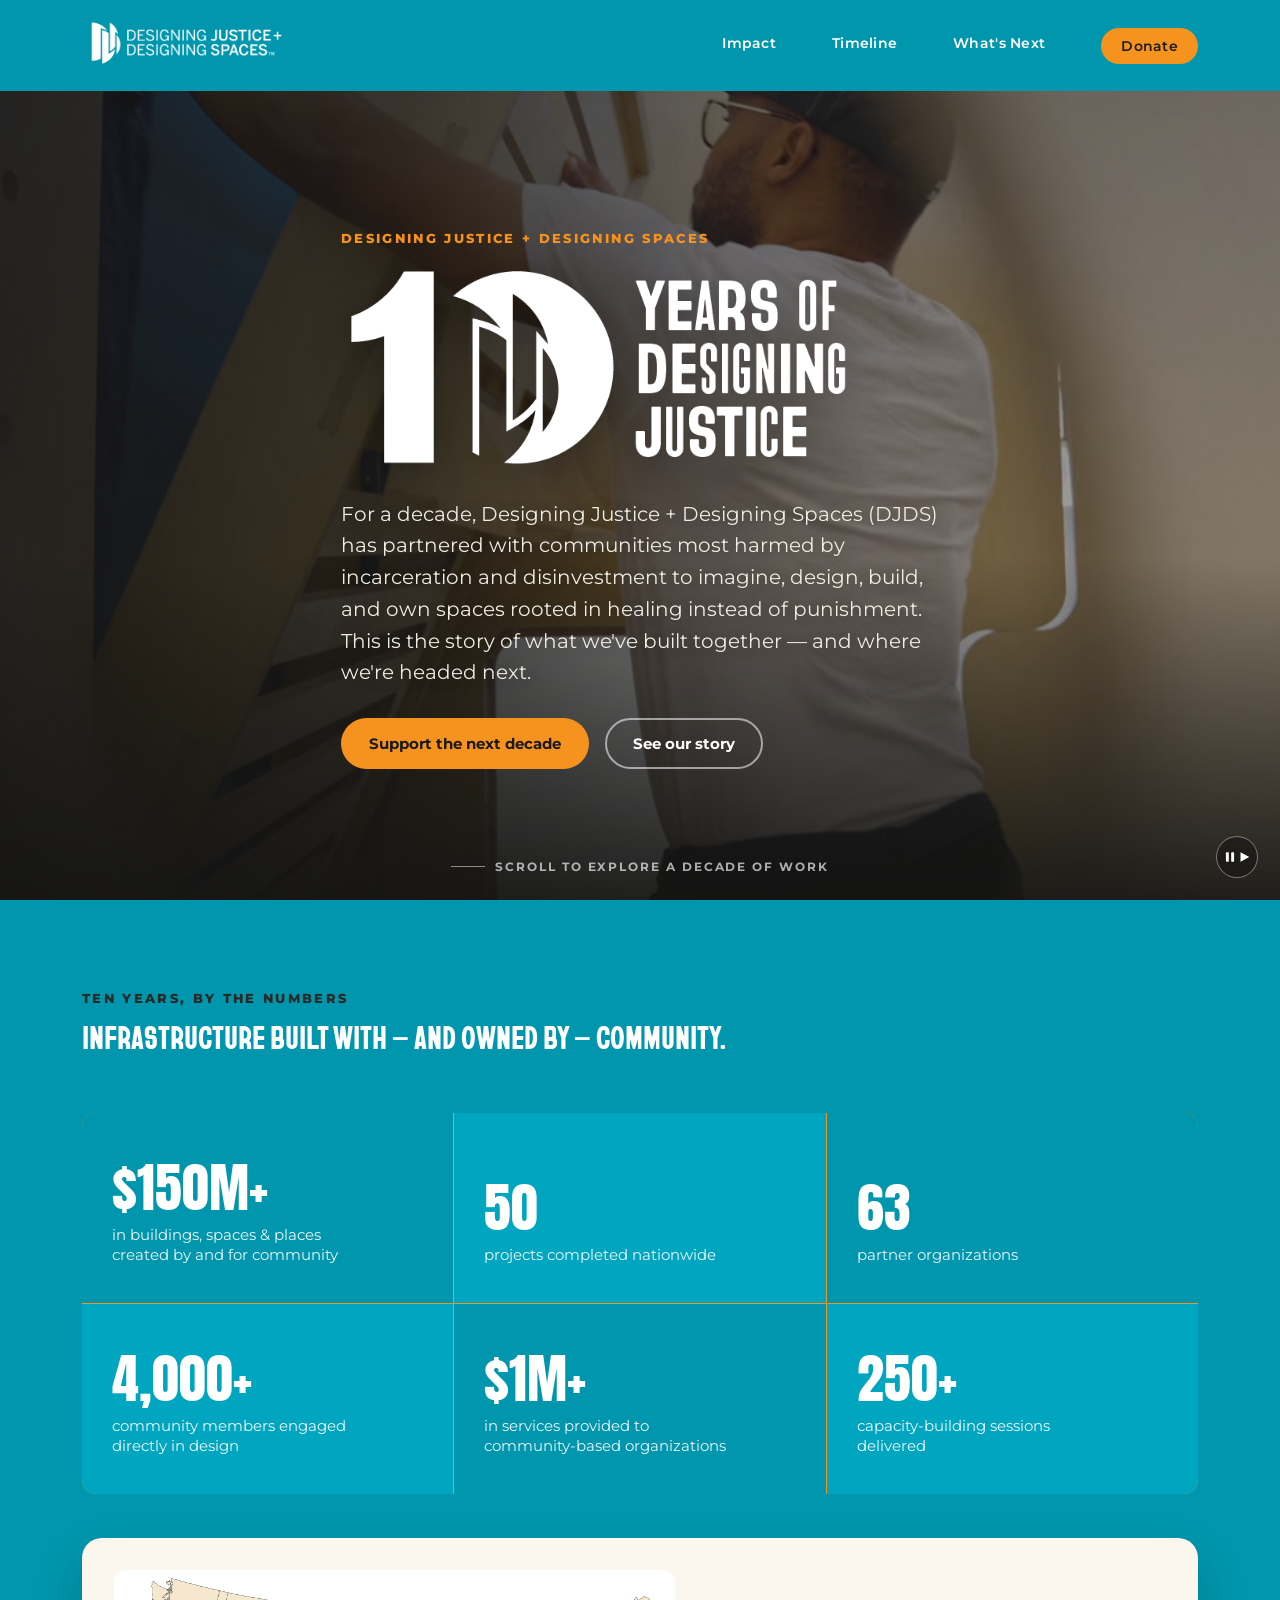
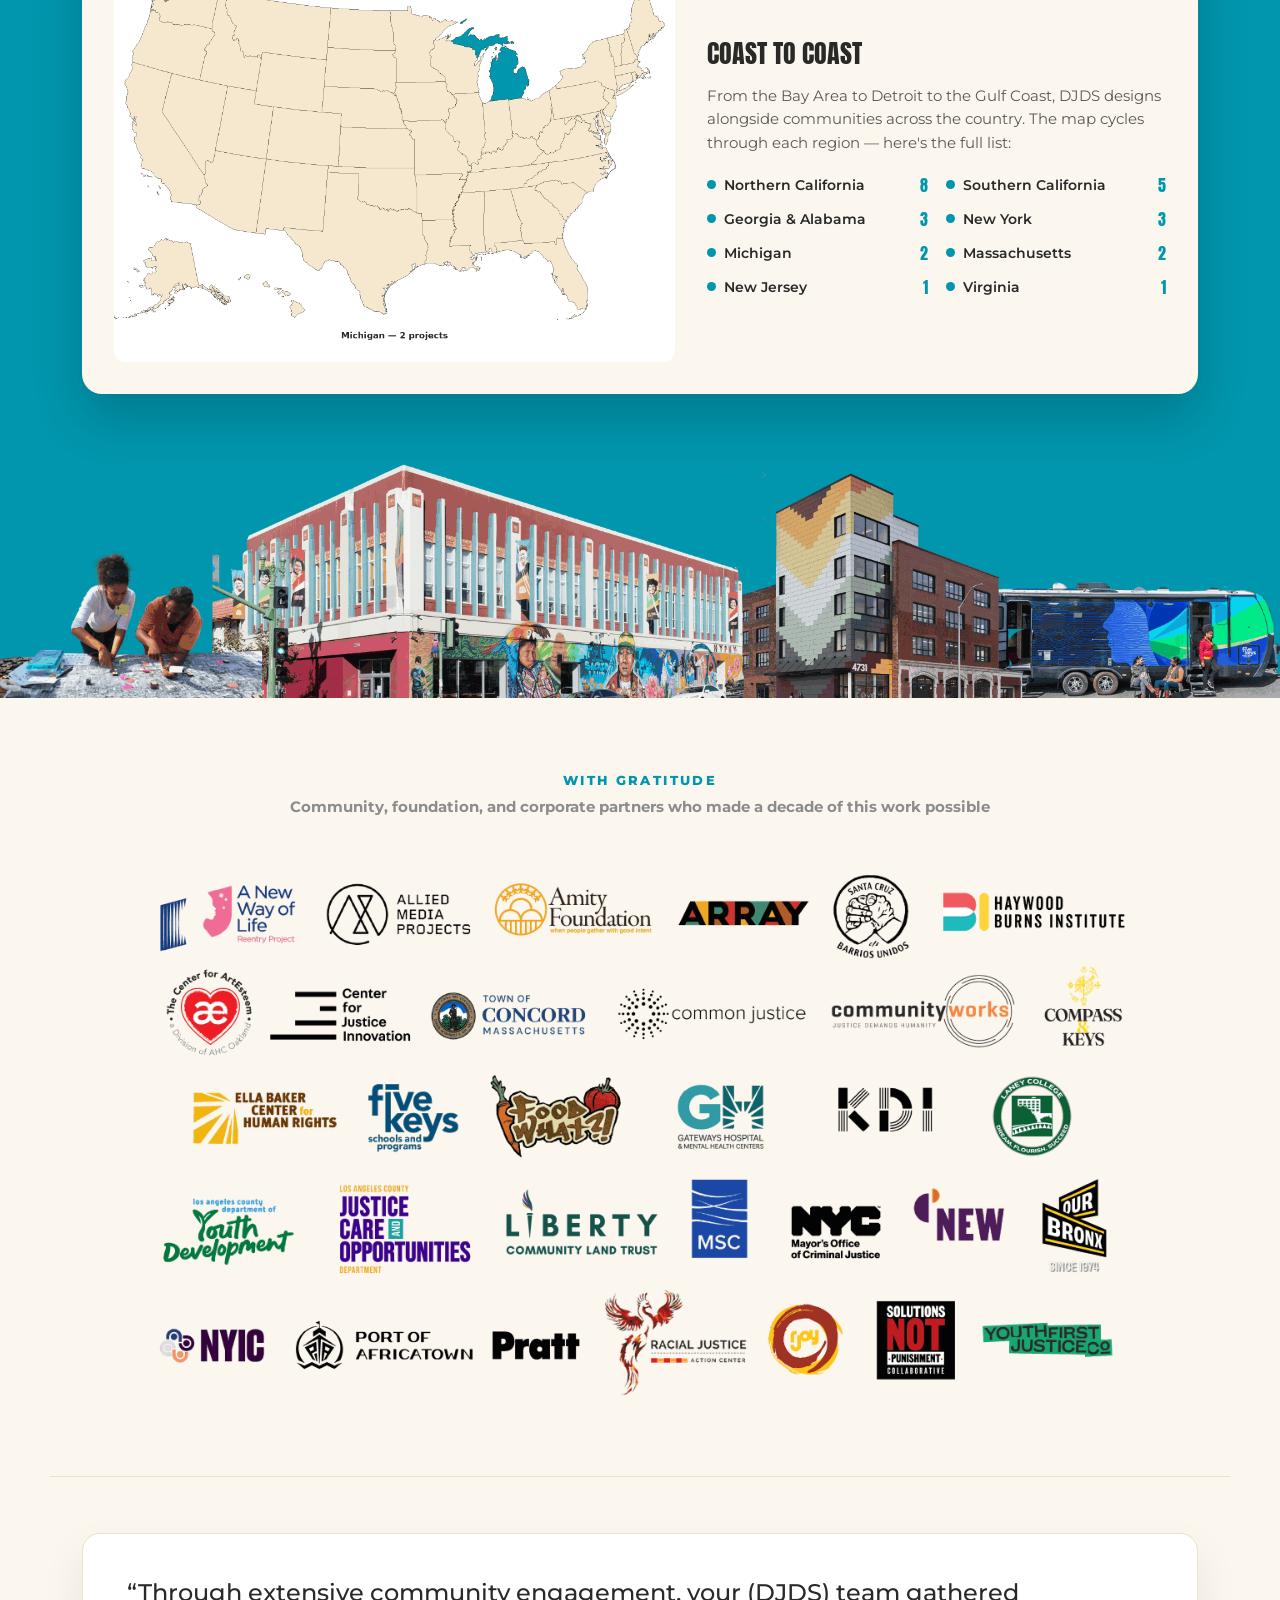
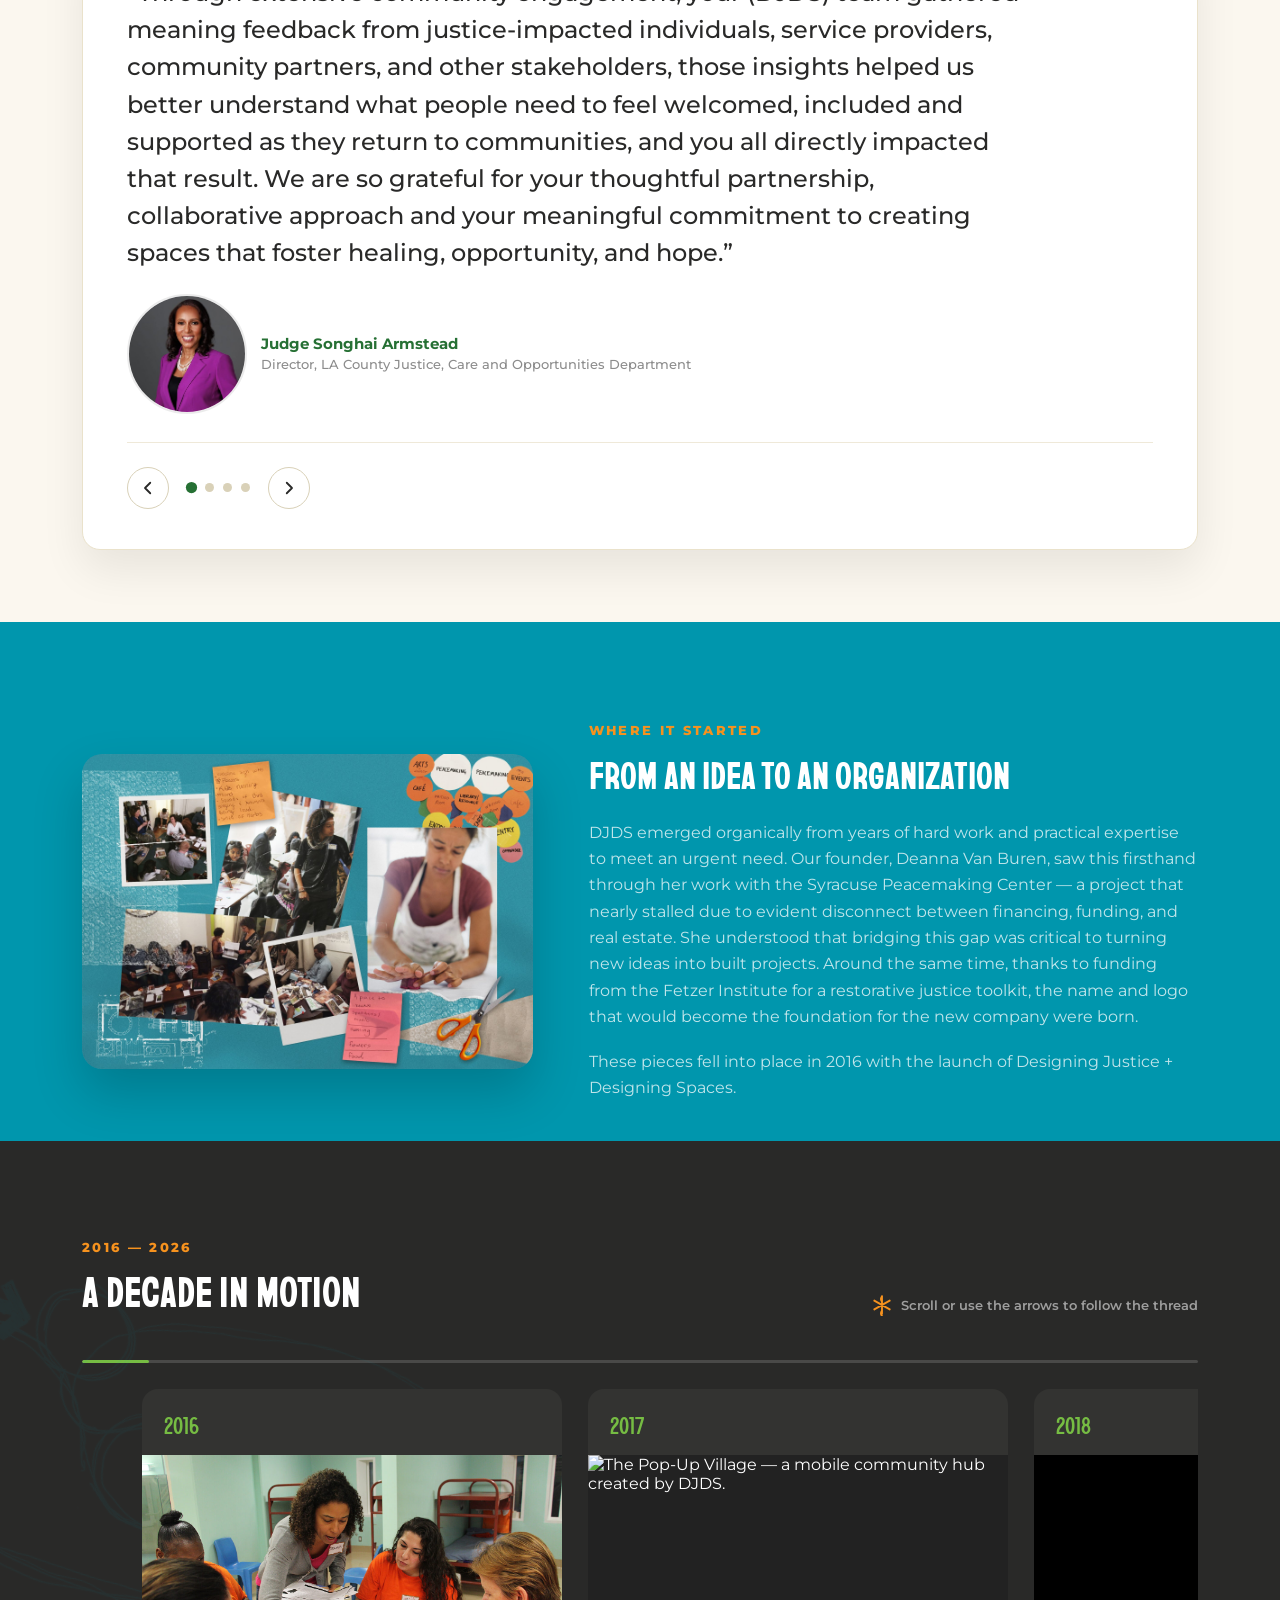
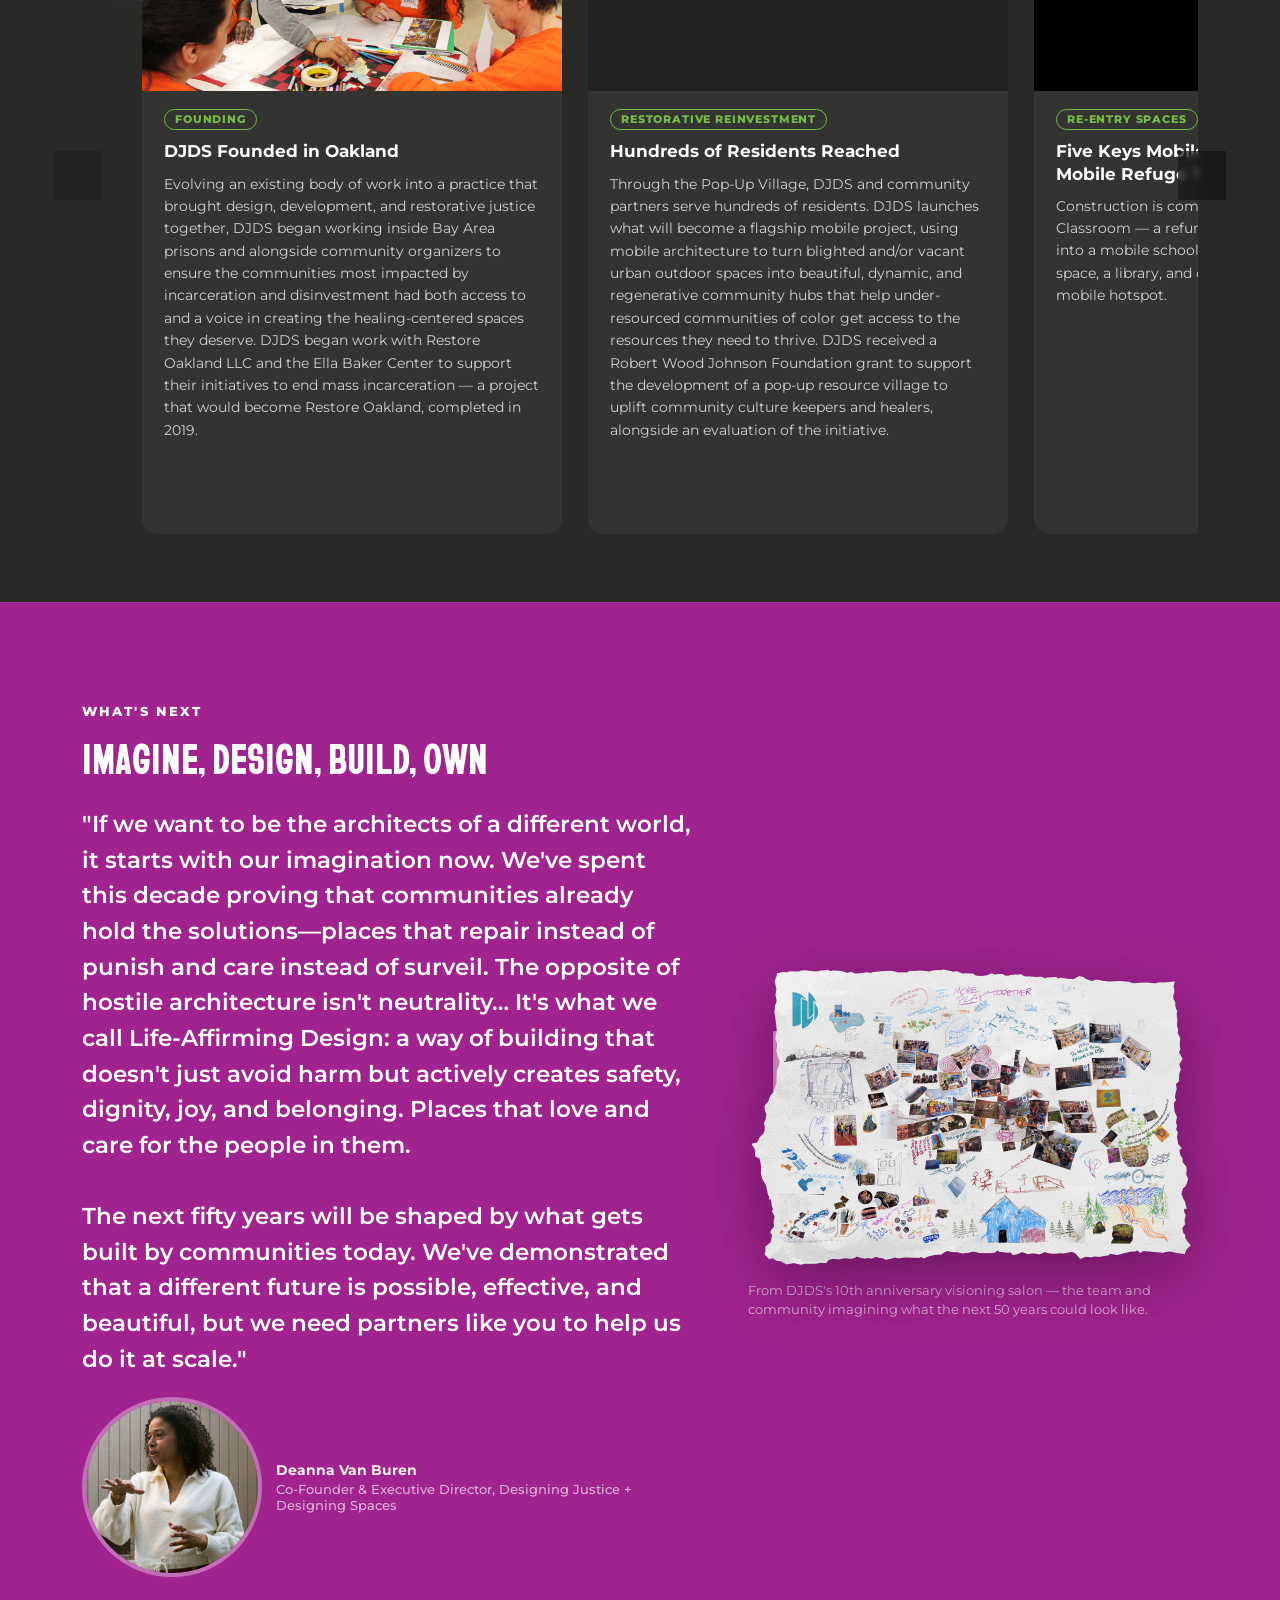
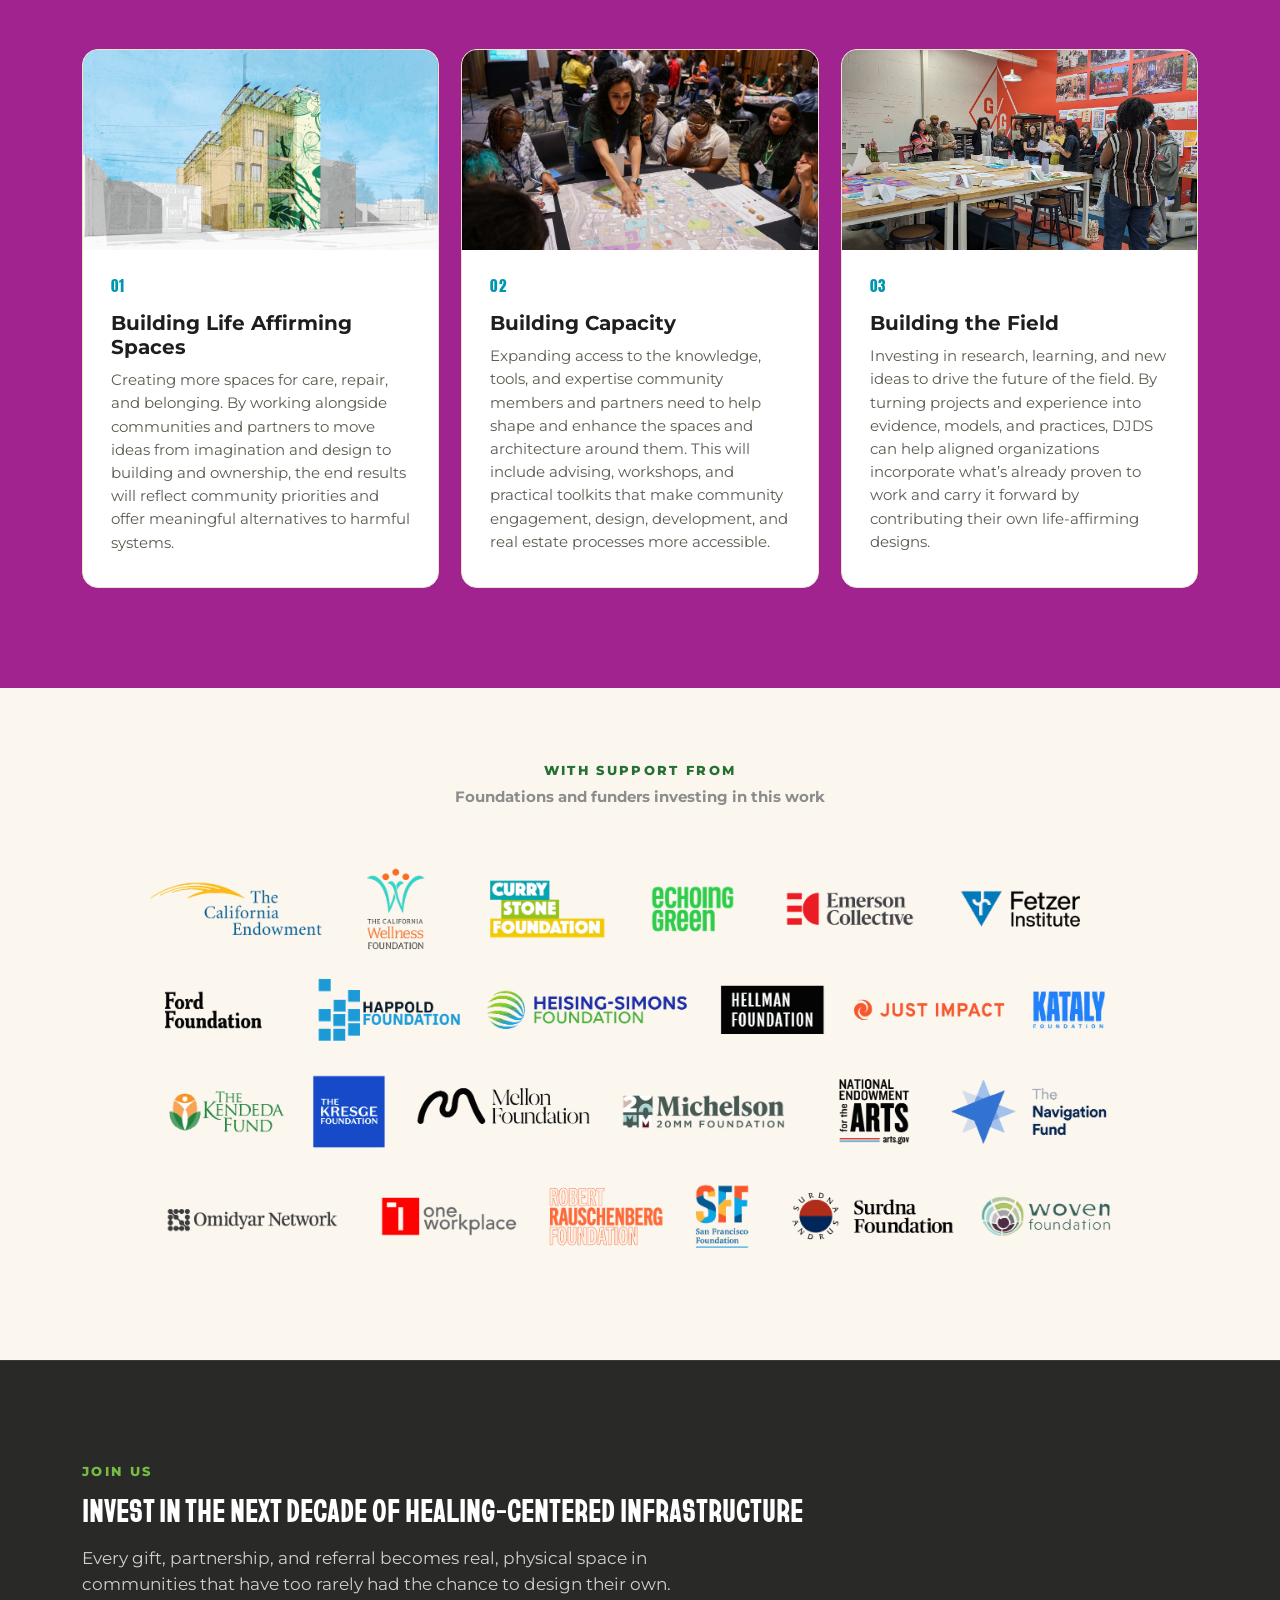
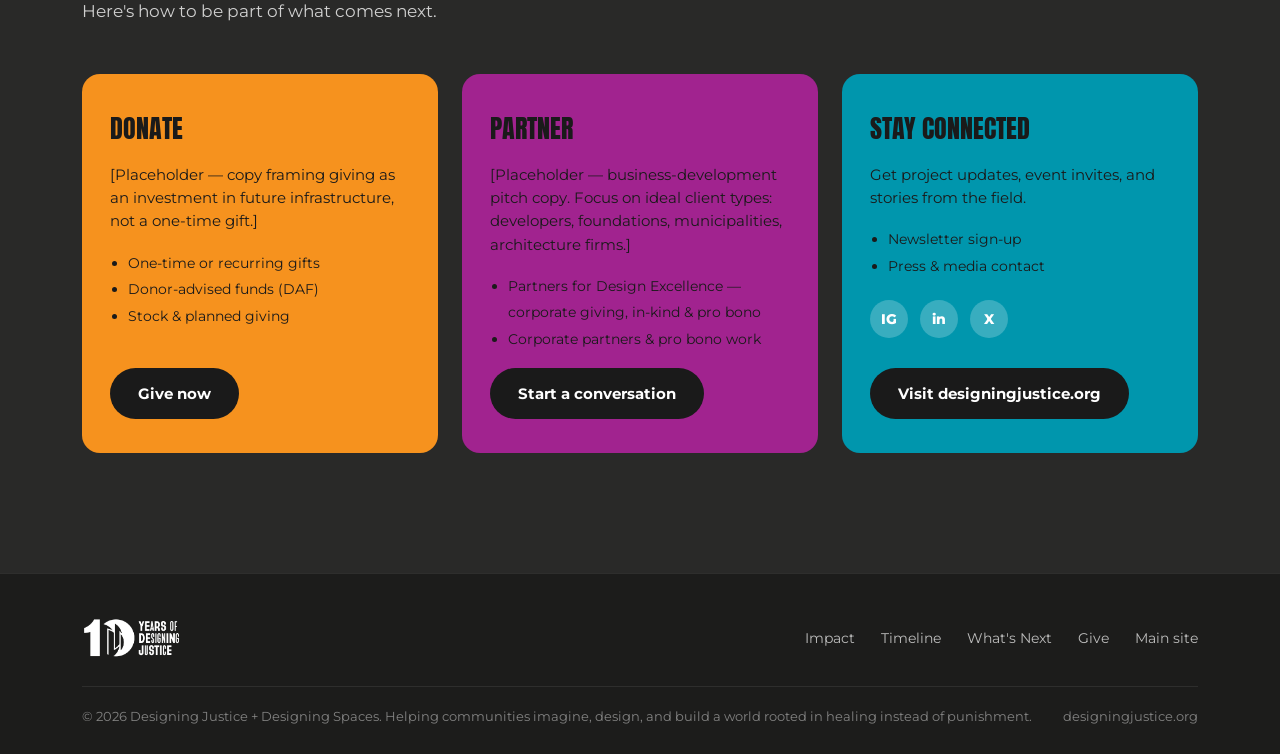
==== index.html @ 6748fbd4 "v10.5" ====
<!doctype html>
<html lang="en">
<head>
<meta charset="utf-8">
<meta name="viewport" content="width=device-width, initial-scale=1">
<title>10 Years of Designing Justice | Designing Justice + Designing Spaces</title>
<meta name="description" content="Celebrating 10 years of building healing-centered spaces with — and for — the communities who need them most.">

<link rel="preconnect" href="https://fonts.googleapis.com">
<link rel="preconnect" href="https://fonts.gstatic.com" crossorigin>
<link href="https://fonts.googleapis.com/css2?family=Anton&family=Montserrat:ital,wght@0,400;0,500;0,600;0,700;0,800;1,500&display=swap" rel="stylesheet">
<link rel="stylesheet" href="style.css">
<script>document.documentElement.classList.add('js');</script>
</head>
<body>

<a class="skip-link" href="#main">Skip to content</a>

<!-- ============ Hand-drawn SVG sprite (signature sketch elements) ============ -->
<svg class="sprite-defs" aria-hidden="true" focusable="false" xmlns:xlink="http://www.w3.org/1999/xlink">
  <defs>
    <!-- wobbly hand-drawn circle, used as timeline nodes + stat marks -->
    <symbol id="sk-circle" viewBox="0 0 120 120">
      <path d="M62 8c22-2 41 8 47 27 6 20-2 40-19 52-19 14-45 15-62 1C11 75 5 54 14 36 22 20 40 10 62 8z" fill="none" stroke="currentColor" stroke-width="4" stroke-linecap="round"/>
      <path d="M60 14c19 0 36 12 40 29 5 19-4 36-20 46" fill="none" stroke="currentColor" stroke-width="2.5" stroke-linecap="round" opacity=".55"/>
    </symbol>
    <!-- hand-drawn right arrow, echoing the sketch's annotation arrows -->
    <symbol id="sk-arrow" viewBox="0 0 140 60">
      <path d="M4 30c22-3 46-4 68-2M4 30c22-3 46-4 68-2" fill="none" stroke="currentColor" stroke-width="4" stroke-linecap="round"/>
      <path d="M72 28c14-3 24-9 33-18M74 30c13 8 23 15 34 19M104 10l4 20-22 5" fill="none" stroke="currentColor" stroke-width="4" stroke-linecap="round" stroke-linejoin="round"/>
    </symbol>
    <!-- hand-drawn underline scribble -->
    <symbol id="sk-underline" viewBox="0 0 220 22">
      <path d="M3 13c34-9 68-11 103-9 33 2 68 5 111-2" fill="none" stroke="currentColor" stroke-width="5" stroke-linecap="round"/>
      <path d="M8 18c40-6 88-7 130-4 26 2 52 1 78-4" fill="none" stroke="currentColor" stroke-width="3" stroke-linecap="round" opacity=".5"/>
    </symbol>
    <!-- small hand-drawn asterisk / mark, used as a loose bullet -->
    <symbol id="sk-mark" viewBox="0 0 40 40">
      <path d="M20 4v32M6 12l28 16M34 12L6 28M20 4c-3 4-3 6 0 10M20 40c-3-4-3-6 0-10" fill="none" stroke="currentColor" stroke-width="3.4" stroke-linecap="round"/>
    </symbol>
  </defs>
</svg>

<!-- ================= NAV ================= -->
<header class="site-nav">
  <div class="wrap">
    <a href="#top" aria-label="Designing Justice + Designing Spaces home">
      <img src="assets/DJDS_FullLogo_White.png" alt="Designing Justice + Designing Spaces" class="nav-logo">
    </a>
    <button class="nav-toggle" aria-label="Toggle menu" aria-expanded="false">☰</button>
    <nav aria-label="Primary">
      <a href="#impact">Impact</a>
      <a href="#timeline">Timeline</a>
      <a href="#next">What's Next</a>
      <a href="https://designingjustice.org/donate/" target="_blank" rel="noopener" class="btn-donate">Donate</a>
    </nav>
  </div>
</header>

<main id="main">

  <!-- ================= HERO ================= -->
  <section class="hero hero-video-section" id="top">
    <div class="hero-media">
      <video
        class="hero-video"
        id="heroVideo"
        autoplay muted loop playsinline
        poster="assets/video/hero-poster.jpg"
        aria-hidden="true">
        <source src="assets/video/hero-bg.webm" type="video/webm">
        <source src="assets/video/hero-bg.mp4" type="video/mp4">
      </video>
      <div class="hero-overlay"></div>
    </div>

    <button type="button" class="hero-video-toggle" id="heroVideoToggle" aria-pressed="false" aria-label="Pause background video">
      <svg class="icon-pause" viewBox="0 0 24 24" aria-hidden="true"><rect x="5" y="4" width="5" height="16" rx="1" fill="currentColor"/><rect x="14" y="4" width="5" height="16" rx="1" fill="currentColor"/></svg>
      <svg class="icon-play" viewBox="0 0 24 24" aria-hidden="true" hidden><path d="M6 4l15 8-15 8V4z" fill="currentColor"/></svg>
    </button>

    <div class="wrap hero-inner-video">
      <span class="eyebrow">Designing Justice + Designing Spaces</span>
      <h1><img class="hero-lockup" src="assets/djds10LockUp_Horizontal_White_2x.png" alt="10 Years of Designing Justice"></h1>
      <p class="lede">
        For a decade, Designing Justice + Designing Spaces (DJDS) has partnered with communities most harmed by incarceration and disinvestment
        to imagine, design, build, and own spaces rooted in healing instead of punishment. This is the story
        of what we've built together — and where we're headed next.
      </p>
      <div class="hero-cta">
        <a class="btn btn-primary" href="#give">Support the next decade</a>
        <a class="btn btn-outline" href="#timeline">See our story</a>
      </div>
    </div>

    <div class="wrap hero-scroll">
      <span class="line"></span> Scroll to explore a decade of work
    </div>
  </section>


  <!-- ================= IMPACT STATS ================= -->
  <section class="stats" id="impact">
    <div class="wrap">
      <div class="stats-head" data-reveal>
        <span class="eyebrow">Ten years, by the numbers</span>
        <h2>Infrastructure built with — and owned by — community.</h2>
      </div>
      <div class="stat-grid">
        <div class="stat-card" data-reveal>
          <div class="num"><span data-count-to="150" data-prefix="$" data-suffix="M+">$0M+</span></div>
          <div class="label">in buildings, spaces &amp; places created by and for community</div>
        </div>
        <div class="stat-card" data-reveal>
          <div class="num"><span data-count-to="50" data-suffix="">0</span></div>
          <div class="label">projects completed nationwide</div>
        </div>
        <div class="stat-card" data-reveal>
          <div class="num"><span data-count-to="63" data-suffix="">0</span></div>
          <div class="label">partner organizations</div>
        </div>
        <div class="stat-card" data-reveal>
          <div class="num"><span data-count-to="4000" data-suffix="+">0</span></div>
          <div class="label">community members engaged directly in design</div>
        </div>
        <div class="stat-card" data-reveal>
          <div class="num"><span data-count-to="1" data-prefix="$" data-suffix="M+">$0M+</span></div>
          <div class="label">in services provided to community-based organizations</div>
        </div>
        <div class="stat-card" data-reveal>
          <div class="num"><span data-count-to="250" data-suffix="+">0</span></div>
          <div class="label">capacity-building sessions delivered</div>
        </div>
      </div>

      <div class="stats-map" data-reveal>
        <div class="stats-map-media">
          <img src="assets/djds_project_map.gif" alt="Animated map of the United States cycling through the regions where DJDS has designed and built projects: Northern California (8 projects), Southern California (5), Michigan (2), New York (3), Massachusetts (2), New Jersey (1), Virginia (1), and Georgia &amp; Alabama (3).">
        </div>
        <div class="stats-map-copy">
          <h3>Coast to coast</h3>
          <p>From the Bay Area to Detroit to the Gulf Coast, DJDS designs alongside communities across the country. The map cycles through each region — here's the full list:</p>
          <ul class="stats-map-legend">
            <li><span class="dot" style="--dot:var(--teal)"></span>Northern California <b>8</b></li>
            <li><span class="dot" style="--dot:var(--teal)"></span>Southern California <b>5</b></li>
            <li><span class="dot" style="--dot:var(--teal)"></span>Georgia &amp; Alabama <b>3</b></li>
            <li><span class="dot" style="--dot:var(--teal)"></span>New York <b>3</b></li>
            <li><span class="dot" style="--dot:var(--teal)"></span>Michigan <b>2</b></li>
            <li><span class="dot" style="--dot:var(--teal)"></span>Massachusetts <b>2</b></li>
            <li><span class="dot" style="--dot:var(--teal)"></span>New Jersey <b>1</b></li>
            <li><span class="dot" style="--dot:var(--teal)"></span>Virginia <b>1</b></li>
          </ul>
        </div>
      </div>
    </div>

    <div class="stats-banner" data-reveal>
      <img src="assets/DJDS_Microsite-Collage2.png" alt="A row of DJDS projects and community-engagement moments: a colorful restored building with a mural, a community-engagement workshop, the LOVE Building's chevron-tiled facade, and the Five Keys Mobile Classroom bus.">
    </div>
  </section>

  <!-- ================= PARTNERS ================= -->
  <section class="partners">
    <div class="wrap" data-reveal>
      <span class="eyebrow">With gratitude</span>
      <h3>Community, foundation, and corporate partners who made a decade of this work possible</h3>
      <div class="partner-logos-image">
        <img src="assets/DJDS_PartnerLogosClient_UPDATED.png" alt="Logos of DJDS's client and community partners, including A New Way of Life, Allied Media Projects, Amity Foundation, Barrios Unidos, Haywood Burns Institute, The Center for ArtEsteem, Center for Justice Innovation, Town of Concord Massachusetts, Common Justice, Community Works, Compass & Keys, Ella Baker Center for Human Rights, Five Keys Schools and Programs, FoodWhat?!, Gateways Hospital & Mental Health Centers, KDI, Laney College, LA County Department of Youth Development, LA County Justice Care and Opportunities Department, Liberty Community Land Trust, MSC, NYC Mayor's Office of Criminal Justice, A New Way of Life, Our Bronx, NYIC, Port of Africatown, Pratt, Racial Justice Action Center, RJOY, Solutions Not Punishment Collaborative, and Youth First Justice Collaborative.">
      </div>
    </div>

    <div class="wrap quotes-wrap" id="voices">
      <div class="quote-carousel" data-carousel role="region" aria-roledescription="carousel" aria-label="Partner testimonials">
        <div class="quote-track">

          <blockquote class="quote-slide is-active" data-slide>
            <p>“Through extensive community engagement, your (DJDS) team gathered meaning feedback from justice-impacted individuals, service providers, community partners, and other stakeholders, those insights helped us better understand what people need to feel welcomed, included and supported as they return to communities, and you all directly impacted that result. We are so grateful for your thoughtful partnership, collaborative approach and your meaningful commitment to creating spaces that foster healing, opportunity, and hope.”</p>
            <div class="quote-cite-row"><img class="quote-photo" src="assets/JudgeSonghai.jpg" alt="Judge Songhai Armstead" loading="lazy"><cite>Judge Songhai Armstead <span>Director, LA County Justice, Care and Opportunities Department</span></cite></div>
          </blockquote>

          <blockquote class="quote-slide" data-slide>
            <p>“Working with Designing Justice + Designing Spaces gave our partners a concrete framework for reimagining how a youth detention facility can be repurposed. The experience reinforced that intentional design and investment can create spaces that truly reflect and serve the needs of the community.”</p>
            <div class="quote-cite-row"><img class="quote-photo" src="assets/MichaelaPommells.jpg" alt="Michaela Pommels" loading="lazy"><cite>Michaela Pommels <span>Youth First Justice Collaborative</span></cite></div>
          </blockquote>

          <blockquote class="quote-slide" data-slide>
            <p>“DJDS's strong values and intentional process for community engagement make them a powerful design partner in our project to build a new art &amp; healing center for youth in Oakland. They understand how important it is to involve the students as we imagine and shape our new building. They've included youth &amp; community voices at every step of the design process, and they've even gone a step further to train and involve several of our youth leaders as part of the design team.”</p>
            <div class="quote-cite-row"><img class="quote-photo" src="assets/AdamMenter.jpg" alt="Adam Menter" loading="lazy"><cite>Adam Menter <span>Capital Campaign Project Manager, The Center for ArtEsteem</span></cite></div>
          </blockquote>

          <blockquote class="quote-slide" data-slide>
            <p>“I've worked on other projects and this was like no other. Every step of the way, from providing advice as we narrowed down our office selection to guiding us to the perfect color palette, to finding mission-aligned partners, Design Justice + Designing Spaces made sure the entire process was inclusive and restorative. They didn't design for us, they designed with us and that ethos helped create a space where when clients and participants walk in the Hub they immediately feel welcomed and assured that we value their humanity.”</p>
            <div class="quote-cite-row"><img class="quote-photo" src="assets/AdrienneHogg.jpg" alt="Adrienne Hogg" loading="lazy"><cite>Adrienne Hogg <span>Co-Executive Director, Community Works</span></cite></div>
          </blockquote>

        </div>

        <div class="quote-controls">
          <button type="button" class="quote-arrow quote-prev" aria-label="Previous testimonial">
            <svg viewBox="0 0 24 24" aria-hidden="true"><path d="M15 5l-7 7 7 7" fill="none" stroke="currentColor" stroke-width="2.4" stroke-linecap="round" stroke-linejoin="round"/></svg>
          </button>
          <div class="quote-dots" role="tablist" aria-label="Choose testimonial">
            <button type="button" class="quote-dot is-active" data-index="0" role="tab" aria-selected="true" aria-label="Testimonial 1 of 4"></button>
            <button type="button" class="quote-dot" data-index="1" role="tab" aria-selected="false" aria-label="Testimonial 2 of 4"></button>
            <button type="button" class="quote-dot" data-index="2" role="tab" aria-selected="false" aria-label="Testimonial 3 of 4"></button>
            <button type="button" class="quote-dot" data-index="3" role="tab" aria-selected="false" aria-label="Testimonial 4 of 4"></button>
          </div>
          <button type="button" class="quote-arrow quote-next" aria-label="Next testimonial">
            <svg viewBox="0 0 24 24" aria-hidden="true"><path d="M9 5l7 7-7 7" fill="none" stroke="currentColor" stroke-width="2.4" stroke-linecap="round" stroke-linejoin="round"/></svg>
          </button>
        </div>
      </div>
    </div>
  </section>

  <!-- ================= TIMELINE ================= -->
  <!-- ================= ORIGIN STORY ================= -->
  <section class="origin">
    <div class="wrap">
      <div class="origin-row">
        <figure class="origin-image" data-reveal>
          <img src="assets/DJDS_Scrappy2SCALE.jpg" alt="Pre-DJDS founding workshops: community members gathered around tables reviewing magazines, sketches, and sticky notes during early visioning sessions, including a Peacemaking Center floor-plan diagram with bubble notes like 'Arts + Events,' 'Peacemaking,' 'Café,' and 'Library/Resource' that shaped Designing Justice + Designing Spaces, alongside a close-up of someone shaping clay by hand.">
        </figure>
        <div class="origin-text" data-reveal>
          <span class="eyebrow">Where it started</span>
          <h2>From an idea to an organization</h2>
          <p>DJDS emerged organically from years of hard work and practical expertise to meet an urgent need. Our founder, Deanna Van Buren, saw this firsthand through her work with the Syracuse Peacemaking Center &mdash; a project that nearly stalled due to evident disconnect between financing, funding, and real estate. She understood that bridging this gap was critical to turning new ideas into built projects. Around the same time, thanks to funding from the Fetzer Institute for a restorative justice toolkit, the name and logo that would become the foundation for the new company were born.</p>
          <p>These pieces fell into place in 2016 with the launch of Designing Justice + Designing Spaces.</p>
        </div>
      </div>
    </div>
  </section>

  <section class="timeline-section" id="timeline">
    <img class="sketch-watermark sketch-timeline" src="assets/sketch-loops-teal.png" alt="" aria-hidden="true">
    <div class="wrap">
      <div class="timeline-head" data-reveal>
        <div>
          <span class="eyebrow">2016 — 2026</span>
          <h2>A decade in motion</h2>
        </div>
        <div class="timeline-nav-hint">
          <svg class="sk-icon" viewBox="0 0 40 40" aria-hidden="true"><use href="#sk-mark" xlink:href="#sk-mark"/></svg>
          Scroll or use the arrows to follow the thread
        </div>
      </div>
      <div class="timeline-progress"><div class="timeline-progress-bar"></div></div>
    </div>

    <div class="timeline-track-outer wrap">
      <button type="button" class="timeline-arrow timeline-prev" aria-label="Scroll to earlier milestones">
        <svg viewBox="0 0 24 24" aria-hidden="true"><path d="M15 5l-7 7 7 7" fill="none" stroke="currentColor" stroke-width="2.4" stroke-linecap="round" stroke-linejoin="round"/></svg>
      </button>
      <div class="timeline-track" id="timelineTrack" tabindex="0" aria-label="DJDS ten-year timeline, scroll horizontally">

        <article class="tl-card">
          <span class="tl-year">2016</span>
          <div class="tl-media"><img src="assets/2016_DJDS_Founded.jpg" alt="Deanna Van Buren leads a participatory design workshop with women inside a California prison, part of DJDS's earliest work." loading="lazy"></div>
          <div class="tl-body">
            <span class="tl-tag">Founding</span>
            <h3>DJDS Founded in Oakland</h3>
            <p>Evolving an existing body of work into a practice that brought design, development, and restorative justice together, DJDS began working inside Bay Area prisons and alongside community organizers to ensure the communities most impacted by incarceration and disinvestment had both access to and a voice in creating the healing-centered spaces they deserve. DJDS began work with Restore Oakland LLC and the Ella Baker Center to support their initiatives to end mass incarceration — a project that would become Restore Oakland, completed in 2019.</p>
          </div>
        </article>

        <article class="tl-card">
          <span class="tl-year">2017</span>
          <div class="tl-media"><img src="https://designingjustice.org/wp-content/uploads/Main-Page_Thumbnail_Pop-Up-Village.jpg" alt="The Pop-Up Village — a mobile community hub created by DJDS." loading="lazy"></div>
          <div class="tl-body">
            <span class="tl-tag">Restorative Reinvestment</span>
            <h3>Hundreds of Residents Reached</h3>
            <p>Through the Pop-Up Village, DJDS and community partners serve hundreds of residents. DJDS launches what will become a flagship mobile project, using mobile architecture to turn blighted and/or vacant urban outdoor spaces into beautiful, dynamic, and regenerative community hubs that help under-resourced communities of color get access to the resources they need to thrive. DJDS received a Robert Wood Johnson Foundation grant to support the development of a pop-up resource village to uplift community culture keepers and healers, alongside an evaluation of the initiative.</p>
          </div>
        </article>

        <article class="tl-card">
          <span class="tl-year">2018</span>
          <div class="tl-media tl-video"><div class="tl-video-inner"><iframe src="https://www.youtube.com/embed/Awx34RmS21Q" title="YouTube video player" frameborder="0" allow="accelerometer; autoplay; clipboard-write; encrypted-media; gyroscope; picture-in-picture; web-share" referrerpolicy="strict-origin-when-cross-origin" allowfullscreen loading="lazy"></iframe></div></div>
          <div class="tl-body">
            <span class="tl-tag">Re-Entry Spaces</span>
            <h3>Five Keys Mobile Classroom & Women's Mobile Refuge Trailer</h3>
            <p>Construction is completed on the Five Keys Mobile Classroom — a refurbished MUNI bus transformed into a mobile schoolhouse, complete with classroom space, a library, and computerized learning via a mobile hotspot.</p>
          </div>
        </article>

        <article class="tl-card">
          <span class="tl-year">2018</span>
          <div class="tl-media tl-video"><div class="tl-video-inner"><iframe src="https://www.youtube.com/embed/m6X1i8khmt8" title="YouTube video player" frameborder="0" allow="accelerometer; autoplay; clipboard-write; encrypted-media; gyroscope; picture-in-picture; web-share" referrerpolicy="strict-origin-when-cross-origin" allowfullscreen loading="lazy"></iframe></div></div>
          <div class="tl-body">
            <span class="tl-tag">Leadership and Awareness</span>
            <h3>A TED Talk Propels DJDS to an International Stage</h3>
            <p>DJDS Founder Deanna Van Buren is invited to present a TED talk on what a world without prisons could look like, introducing DJDS's work to a wider audience. “Imagine a world without prisons,” Van Buren says. “And join me in creating all the things that we could build instead.”</p>
          </div>
        </article>

        <article class="tl-card">
          <span class="tl-year">2019</span>
          <div class="tl-media"><img src="assets/2019CenterOfEquity_StreetPerspective_Blue.jpg" alt="A rendering of the Atlanta Center for Equity — a repurposed former city detention center, showing its street-level facade." loading="lazy"></div>
          <div class="tl-body">
            <span class="tl-tag">Prison Repurposing</span>
            <h3>Atlanta Center for Equity</h3>
            <p>DJDS was called to Atlanta to support Women on the Rise and the Racial Justice Action Center, along with Mayor Keisha Lance Bottoms, to lead the city's largest engagement effort to date for a capital project — the repurposing of the Atlanta City Detention Center into a Center for Equity. The process would go on to influence jail closure campaigns around the country.</p>
          </div>
        </article>

        <article class="tl-card">
          <span class="tl-year">2019</span>
          <div class="tl-media"><img src="https://designingjustice.org/wp-content/uploads/Main-Page_Thumbnail_Five-Keys-Mobile-Classroom.jpg" alt="The Five Keys Mobile Classroom, a refurbished bus turned mobile schoolhouse." loading="lazy"></div>
          <div class="tl-body">
            <span class="tl-tag">Expansion</span>
            <h3>New Projects and New Places</h3>
            <p>After increasing national recognition, DJDS's work shifted to reentry housing, reentry campus concepts, and partnerships with Black churches, and created the first Mobile Refuge Rooms; new projects expanded to Atlanta and Detroit. Funding from the Kendeda Fund allowed the purchase of land in Detroit next to the LOVE Building, beginning to build out the DJDS ecosystem of care.</p>
          </div>
        </article>

        <article class="tl-card">
          <span class="tl-year">2019</span>
          <div class="tl-media"><img src="assets/2019DJDS-MobileRefugeRoom.jpg" alt="The Mobile Refuge Room — a compact, dignified plywood shelter module DJDS developed and patented for reentry housing." loading="lazy"></div>
          <div class="tl-body">
            <span class="tl-tag">Emergent Models</span>
            <h3>DJDS Tests the Waters with Product Design</h3>
            <p>Arising from a partnership with a Black church in East Oakland and a reentry housing operator, the Mobile Refuge Room was born to cut costs while providing dignified reentry housing. After a full-scale mock-up engagement and workforce development prototyping phase, DJDS received a patent for the modular room design.</p>
          </div>
        </article>

        <article class="tl-card">
          <span class="tl-year">2019</span>
          <div class="tl-media"><img src="https://designingjustice.org/wp-content/uploads/Main-Page_Thumbnail_Restore-Oakland.jpg" alt="Restore Oakland, a restored Art Deco building in Oakland, California." loading="lazy"></div>
          <div class="tl-body">
            <span class="tl-tag">Restorative Reinvestment</span>
            <h3>Restore Oakland</h3>
            <p>The Restore Oakland building opens as a permanent home to Bay Area nonprofits that cultivate restorative economics and healing justice. The community hub consists of office spaces, shared amenities and the Peace Room on the top floor, a commercial kitchen and restaurant on the ground floor, and community meeting rooms in the basement.</p>
          </div>
        </article>

        <article class="tl-card">
          <span class="tl-year">2019</span>
          <div class="tl-media"><img src="assets/2019_deanna_LandSigning_GrandRiver.jpg" alt="Deanna Van Buren signs the land purchase agreement for the site adjacent to the LOVE Building in Detroit." loading="lazy"></div>
          <div class="tl-body">
            <span class="tl-tag">Restorative Reinvestment</span>
            <h3>DJDS Purchases Land in Detroit</h3>
            <p>In order to meet the unmet demand for space within the LOVE Building, DJDS purchases land directly adjacent to the building, with visions of developing a restorative justice campus at Grand & 14th.</p>
          </div>
        </article>

        <article class="tl-card">
          <span class="tl-year">2020</span>
          <div class="tl-media"><img src="assets/DeannaNYT.jpg" alt="Deanna Van Buren, DJDS founder, seated in a restorative-justice meeting room." loading="lazy"></div>
          <div class="tl-body">
            <span class="tl-tag">Leadership and Awareness</span>
            <h3>The Spotlight is on Designing Justice + Designing Spaces</h3>
            <p>Before the global COVID-19 pandemic takes hold, DJDS is featured in The New York Times. With a vision rooted in personal experience and a passion for social change, Deanna Van Buren shares the history of innovative projects such as the Syracuse Peacemaking Project and Restore Oakland, which created restorative, healing-centered spaces as alternatives to traditional punitive environments.</p>
          </div>
        </article>

        <article class="tl-card">
          <span class="tl-year">2020</span>
          <div class="tl-media"><img src="assets/2020_DJDS_Hearing.jpg" alt="Deanna Van Buren testifies at a public hearing on Designing Justice + Designing Spaces' recommendations, alongside colleague Garrett Jacobs." loading="lazy"></div>
          <div class="tl-body">
            <span class="tl-tag">Leadership and Awareness</span>
            <h3>Advocating for Change in a Whole New World</h3>
            <p>DJDS's work begins going upstream, advocating and advising on policy — including meeting with the LA County Board of Supervisors to speak about the Alternatives to Incarceration report. As the COVID-19 pandemic hits, DJDS grapples with its own restorative practice and what communities really need: programs expand into new areas and flip to online community engagement.</p>
          </div>
        </article>

        <article class="tl-card">
          <span class="tl-year">2020</span>
          <div class="tl-media"><img src="assets/2020FLOWCenter_ComicBook.jpg" alt="Pages from a comic created about the FLOW Spot, telling the story of a young person finding support, mentorship, and community there." loading="lazy"></div>
          <div class="tl-body">
            <span class="tl-tag">Behavioural Health</span>
            <h3>For the Love of Well-Being</h3>
            <p>DJDS expands into behavioural health with the FLOW (For The Love of Well-being) Youth Center concept paper. DJDS expands into behavioural health with the FLOW (For The Love of Well-being) Youth Center Concept Paper. This engagement was the outcome of the Alternative to incarceration working group and report, where DJDS was tasked with establishing a development process which reflected the ATI values.</p>
          </div>
        </article>

        <article class="tl-card">
          <span class="tl-year">2020</span>
          <div class="tl-media"><img src="assets/2020DJDS_HealingCenterGuidelines_MockCvr.jpg" alt="The cover of "Youth Justice Reimagined: Safe Healing Center Pilot Environmental Design Guide," produced with the Burns Institute and LA County Department of Youth Development." loading="lazy"></div>
          <div class="tl-body">
            <span class="tl-tag">Youth Justice</span>
            <h3>LA County — Youth Justice Reimagined Working Group</h3>
            <p>DJDS goes upstream with the Burns Institute as a subject matter expert alongside policy experts, advocates, and service providers in the Youth Justice Working Group — LA County's effort to reimagine a caring and supportive system for youth caught up in the justice system.</p>
          </div>
        </article>

        <article class="tl-card">
          <span class="tl-year">2021</span>
          <div class="tl-media"><img src="assets/2020Barrios-Unidos_Courtyard_SantaCruz.jpg" alt="A rendering of the Barrios Unidos courtyard in Santa Cruz, one of DJDS's expansion projects into new regions and project types." loading="lazy"></div>
          <div class="tl-body">
            <span class="tl-tag">Expansion</span>
            <h3>Expansion into New Regions and Project Types</h3>
            <p>DJDS expands into LA and deepens expertise in reentry housing, Barrios Unidos headquarters for workforce development, community spaces, affordable multifamily housing and integrated service spaces, and the Robert K. Ross Center for Hope and Healing with affordable housing, full-scale community, and health services to uplift the economic and societal well-being of formerly incarcerated, unhoused, and economically disadvantaged residents. DJDS expands the Pop-Up Village to San Francisco in partnership with University of California, San Francisco (UCSF) to address infant mortality rates among Black women in the Bayview area.</p>
          </div>
        </article>

        <article class="tl-card">
          <span class="tl-year">2023</span>
          <div class="tl-media"><img src="https://designingjustice.org/wp-content/uploads/Main-Page_Thumbnail_Crenshaw.jpg" alt="Crenshaw Affordable Housing in Leimert Park, Los Angeles." loading="lazy"></div>
          <div class="tl-body">
            <span class="tl-tag">Specialized Housing</span>
            <h3>Crenshaw Affordable Housing</h3>
            <p>In the vibrant Leimert Park neighborhood — a historic center for Black culture and artistry in Los Angeles — DJDS supports Liberty Ecosystem, a Black-led community land trust, in developing 56 new units of affordable housing with the creation of Crenshaw Affordable Housing.</p>
          </div>
        </article>

        <article class="tl-card">
          <span class="tl-year">2023</span>
          <div class="tl-media"><img src="https://designingjustice.org/wp-content/uploads/Main-Page_Thumbnail_LOVE-Building.jpg" alt="The LOVE Building in Detroit, Michigan." loading="lazy"></div>
          <div class="tl-body">
            <span class="tl-tag">Restorative Reinvestment</span>
            <h3>The LOVE Building</h3>
            <p>Modeling the restorative vision of Restore Oakland, the LOVE Building serves as a replication of a community-owned hub in Detroit. This commercial transformation establishes a long-term sanctuary for justice-oriented nonprofits, integrating professional workspaces with versatile community hubs, retail opportunities, and a dining establishment to foster local resilience.</p>
          </div>
        </article>

        <article class="tl-card">
          <span class="tl-year">2023</span>
          <div class="tl-media"><img src="assets/2023Restore-Oakland_PeaceRoom.jpg" alt="Community members gather in the Peace Room at Restore Oakland during DJDS's inaugural post-occupancy evaluation." loading="lazy"></div>
          <div class="tl-body">
            <span class="tl-tag">Evaluating Impact</span>
            <h3>Inaugural Post-Occupancy Evaluation</h3>
            <p>Supported by an inaugural National Endowment for the Arts grant, DJDS conducts a participatory evaluation of the Restore Oakland building — establishing our trauma-informed process for understanding the impact of the built environment on people's well-being.</p>
          </div>
        </article>

        <article class="tl-card">
          <span class="tl-year">2024</span>
          <div class="tl-media"><img src="assets/2024_PopUp_Village.jpg" alt="A Pop-Up Village activation on a lively community street, with vendor tents, seating, and neighbors gathered together." loading="lazy"></div>
          <div class="tl-body">
            <span class="tl-tag">Community Ownership</span>
            <h3>Pop-Up Village Transitions to Community Organization</h3>
            <p>In order to fulfill the goal of establishing community ownership over the Pop-Up Village, DJDS transitions ownership of all its assets and a license for the brand to community organization Compass &amp; Keys.</p>
          </div>
        </article>

        <article class="tl-card">
          <span class="tl-year">2024</span>
          <div class="tl-media"><img src="https://designingjustice.org/wp-content/uploads/Main-Page_Thumbnail_A-New-Way-of-Life.jpg" alt="A New Way of Life, operator of the first Safe Healing Center site." loading="lazy"></div>
          <div class="tl-body">
            <span class="tl-tag">Restorative Reinvestment</span>
            <h3>Safe Healing Center</h3>
            <p>In an effort to support the care-based service of helping youth heal from traumatic occurrences in LA County, the newly established Department of Youth Development partners with DJDS to launch initial demonstration projects for a healing-centered, home-like alternative placement for youth called a Safe Healing Center. The initial focus population is girls and gender-expansive youth; the first site will be operated by the women's reentry organization A New Way of Life.</p>
          </div>
        </article>

        <article class="tl-card">
          <span class="tl-year">2025</span>
          <div class="tl-media"><img src="assets/Placeholder_Image.png" alt="Placeholder image — final photo or video for this milestone coming soon." loading="lazy"></div>
          <div class="tl-body">
            <span class="tl-tag">Leadership and Awareness</span>
            <h3>Advocating for Change at the Grasstops and Grassroots</h3>
            <p>DJDS expanded our engagement by partnering “upstream” with agencies and municipalities.</p>
          </div>
        </article>

        <article class="tl-card">
          <span class="tl-year">2025</span>
          <div class="tl-media"><img src="assets/2025_Warm_Landing_Place.jpg" alt="Concept rendering of the Warm Landing Place, a landscaped courtyard with a Japanese maple, seating, and planted greenery." loading="lazy"></div>
          <div class="tl-body">
            <span class="tl-tag">Restorative Reinvestment</span>
            <h3>The Warm Landing Place</h3>
            <p>Concept design was completed for the Warm Landing Place (WLP) — a pioneering initiative led by the Justice Care & Opportunities Department under LA County's “Care First, Jails Last” vision. WLP will offer short-term transitional housing and essential voluntary services for justice-involved individuals upon release from incarceration.</p>
          </div>
        </article>

        <article class="tl-card">
          <span class="tl-year">2025</span>
          <div class="tl-media"><img src="assets/2025_From_Harm.jpg" alt="The Community Works office, with the organization's logo and the words Justice Demands Humanity on the wall, as visitors talk together." loading="lazy"></div>
          <div class="tl-body">
            <span class="tl-tag">Restorative Reinvestment</span>
            <h3>From Harm to Health</h3>
            <p>Building on restorative justice work with a restorative justice organization in New York and Community Works in San Francisco opening in the last two years, DJDS designs a headquarters office for a restorative justice organization working with people involved in the justice system to heal from violent offenses, and a dedicated home for the Community Works network of vital services supporting people navigating court processes, incarceration, and community return — with specialized spaces for women who have experienced domestic violence and youth with incarcerated parents.</p>
          </div>
        </article>

        <article class="tl-card">
          <span class="tl-year">2025</span>
          <div class="tl-media"><img src="assets/2025_Feasability.jpg" alt="The DJDS team and project partners gather in a gallery space surrounded by renderings and photos from their portfolio of work." loading="lazy"></div>
          <div class="tl-body">
            <span class="tl-tag">Prison Redevelopment</span>
            <h3>Feasibility Study to Transform a Shuttered Prison</h3>
            <p>DJDS joins a team to conduct a comprehensive feasibility study for the redevelopment of the MCI Concord Prison in Massachusetts, providing a model process to be replicated across the country. The project would go on to win an APA planning award.</p>
          </div>
        </article>

        <article class="tl-card">
          <span class="tl-year">2026</span>
          <div class="tl-media"><img src="assets/2026_Workshop.jpg" alt="Participants at a Grassroots Assembly workshop gather around a table with sticky notes and dice, mapping out a community campaign." loading="lazy"></div>
          <div class="tl-body">
            <span class="tl-tag">Prison Redevelopment</span>
            <h3>Workshops for the Movement</h3>
            <p>Responding to a call from community organizers across the country, DJDS develops workshops for youth advocates to learn about real estate, architecture, and planning to incorporate into their own campaigns to stop new jail construction and to shut down existing facilities across the nation.</p>
          </div>
        </article>

        <article class="tl-card">
          <span class="tl-year">2026</span>
          <div class="tl-media"><img src="assets/2026Gateways_TraumaInformedDesign.jpg" alt="Trauma-informed design recommendations for the new behavioral health hospital developed with Gateways Hospital and Wakeland Development." loading="lazy"></div>
          <div class="tl-body">
            <span class="tl-tag">Behavioral Health</span>
            <h3>Supporting a New Behavioral Health Hospital Development</h3>
            <p>In partnership with Gateways Hospital and Wakeland Development, DJDS joins a team to guide the trauma-informed design approach for a behavioral health hospital for those not able to stand trial.</p>
          </div>
        </article>


      </div>
      <button type="button" class="timeline-arrow timeline-next" aria-label="Scroll to later milestones">
        <svg viewBox="0 0 24 24" aria-hidden="true"><path d="M9 5l7 7-7 7" fill="none" stroke="currentColor" stroke-width="2.4" stroke-linecap="round" stroke-linejoin="round"/></svg>
      </button>
    </div>
  </section>


  <!-- ================= WHAT'S NEXT ================= -->
  <section class="next" id="next">
    <div class="wrap">
      <div class="next-row">
        <div class="next-text" data-reveal>
          <h3 class="eyebrow">What's Next</h3>
          <h2 class="next-hero-title">Imagine, Design, Build, Own</h2>
          <div class="next-quote">
            <blockquote>"If we want to be the architects of a different world, it starts with our imagination now. We've spent this decade proving that communities already hold the solutions&mdash;places that repair instead of punish and care instead of surveil. The opposite of hostile architecture isn't neutrality&hellip; It's what we call Life-Affirming Design: a way of building that doesn't just avoid harm but actively creates safety, dignity, joy, and belonging. Places that love and care for the people in them.<br><br>The next fifty years will be shaped by what gets built by communities today. We've demonstrated that a different future is possible, effective, and beautiful, but we need partners like you to help us do it at scale."</blockquote>
            <div class="next-cite-row">
              <img class="next-cite-photo" src="assets/Deanna_Speaking_2021.jpg" alt="Deanna Van Buren speaking" loading="lazy">
              <cite>Deanna Van Buren <span>Co-Founder &amp; Executive Director, Designing Justice + Designing Spaces</span></cite>
            </div>
          </div>
        </div>
        <figure class="next-image" data-reveal>
          <img src="assets/10thAnniv_Salon_Collage_web.png" alt="A collage from DJDS's 10th anniversary visioning salon — sketches, photos, and handwritten notes imagining the organization's next 50 years.">
          <figcaption>From DJDS's 10th anniversary visioning salon — the team and community imagining what the next 50 years could look like.</figcaption>
        </figure>
      </div>

      <div class="pillars">
        <div class="pillar" data-reveal style="--p-color:var(--teal)">
          <div class="pillar-media"><img src="assets/LifeAffirmingv2.png" alt="An architectural rendering of a DJDS building with a living green facade, hand-drawn botanical mural, and ground-floor community entrance." loading="lazy"></div>
          <div class="pillar-body">
            <span class="p-num">01</span>
            <h3>Building Life Affirming Spaces</h3>
            <p>Creating more spaces for care, repair, and belonging. By working alongside communities and partners to move ideas from imagination and design to building and ownership, the end results will reflect community priorities and offer meaningful alternatives to harmful systems.</p>
          </div>
        </div>
        <div class="pillar" data-reveal style="--p-color:var(--teal)">
          <div class="pillar-media"><img src="assets/Capacity.jpg" alt="A DJDS facilitator leads community members through a participatory mapping workshop, using a large site map and sticky notes to plan a neighborhood's future." loading="lazy"></div>
          <div class="pillar-body">
            <span class="p-num">02</span>
            <h3>Building Capacity</h3>
            <p>Expanding access to the knowledge, tools, and expertise community members and partners need to help shape and enhance the spaces and architecture around them. This will include advising, workshops, and practical toolkits that make community engagement, design, development, and real estate processes more accessible.</p>
          </div>
        </div>
        <div class="pillar" data-reveal style="--p-color:var(--teal)">
          <div class="pillar-media"><img src="assets/BuildingField.jpg" alt="A group workshop session at Girls Garage, with participants reviewing design boards and sketches together — the kind of field-building workshop DJDS runs to expand access to design knowledge and tools." loading="lazy"></div>
          <div class="pillar-body">
            <span class="p-num">03</span>
            <h3>Building the Field</h3>
            <p>Investing in research, learning, and new ideas to drive the future of the field. By turning projects and experience into evidence, models, and practices, DJDS can help aligned organizations incorporate what’s already proven to work and carry it forward by contributing their own life-affirming designs.</p>
          </div>
        </div>
      </div>
    </div>
  </section>

  <!-- ================= FUNDERS (full-bleed, light background, like Partners) ================= -->
  <section class="cta-funders">
    <div class="wrap" data-reveal>
      <span class="eyebrow">With support from</span>
      <h3>Foundations and funders investing in this work</h3>
      <div class="partner-logos-image">
        <img src="assets/DJDS_PartnerLogosFunders_UPDATED.png" alt="Logos of DJDS's foundation and funder partners, including The California Endowment, The California Wellness Foundation, Curry Stone Foundation, Echoing Green, Emerson Collective, Fetzer Institute, Ford Foundation, Happold Foundation, Heising-Simons Foundation, Hellman Foundation, Just Impact, Kataly Foundation, The Kendeda Fund, The Kresge Foundation, Mellon Foundation, Michelson 20MM Foundation, National Endowment for the Arts, The Navigation Fund, Omidyar Network, One Workplace, Robert Rauschenberg Foundation, San Francisco Foundation, Surdna Foundation, and Woven Foundation.">
      </div>
    </div>
  </section>

  <!-- ================= CTA ================= -->
  <section class="cta" id="give">
    <div class="wrap">
      <div class="cta-head" data-reveal>
        <span class="eyebrow">Join us</span>
        <h2>Invest in the next decade of healing-centered infrastructure</h2>
        <p>Every gift, partnership, and referral becomes real, physical space in communities that have too rarely had the chance to design their own. Here's how to be part of what comes next.</p>
      </div>

      <div class="cta-grid">
        <div class="cta-card donate" data-reveal>
          <h3>Donate</h3>
          <p>[Placeholder — copy framing giving as an investment in future infrastructure, not a one-time gift.]</p>
          <ul>
            <li>One-time or recurring gifts</li>
            <li>Donor-advised funds (DAF)</li>
            <li>Stock &amp; planned giving</li>
          </ul>
          <a class="btn" href="https://designingjustice.org/donate/" target="_blank" rel="noopener">Give now</a>
        </div>

        <div class="cta-card partner" data-reveal>
          <h3>Partner</h3>
          <p>[Placeholder — business-development pitch copy. Focus on ideal client types: developers, foundations, municipalities, architecture firms.]</p>
          <ul>
            <li>Partners for Design Excellence — corporate giving, in-kind &amp; pro bono</li>
            <li>Corporate partners &amp; pro bono work</li>
          </ul>
          <a class="btn" href="#">Start a conversation</a>
        </div>

        <div class="cta-card connect" data-reveal>
          <h3>Stay connected</h3>
          <p>Get project updates, event invites, and stories from the field.</p>
          <ul>
            <li>Newsletter sign-up</li>
            <li>Press &amp; media contact</li>
          </ul>
          <div class="social-row" aria-label="Social media">
            <a href="#" aria-label="Instagram">IG</a>
            <a href="#" aria-label="LinkedIn">in</a>
            <a href="#" aria-label="X / Twitter">X</a>
          </div>
          <a class="btn" href="https://designingjustice.org" target="_blank" rel="noopener">Visit designingjustice.org</a>
        </div>
      </div>
    </div>
  </section>

</main>

<!-- ================= FOOTER ================= -->
<footer class="site-footer">
  <div class="wrap">
    <div class="footer-top">
      <img src="assets/djds10LockUp_Horizontal_White_2x.png" alt="10 Years of Designing Justice">
      <div class="footer-links">
        <a href="#impact">Impact</a>
        <a href="#timeline">Timeline</a>
        <a href="#next">What's Next</a>
        <a href="#give">Give</a>
        <a href="https://designingjustice.org" target="_blank" rel="noopener">Main site</a>
      </div>
    </div>
    <div class="footer-bottom">
      <span>© 2026 Designing Justice + Designing Spaces. Helping communities imagine, design, and build a world rooted in healing instead of punishment.</span>
      <span>designingjustice.org</span>
    </div>
  </div>
</footer>

<script src="script.js"></script>
</body>
</html>
---- style.css ----
/* =========================================================
   DJDS — 10 Years of Designing Justice
   Stylesheet
   ========================================================= */

@font-face{
  font-family: 'VTC Bayard';
  src: url('assets/fonts/BAYARD-Regular.woff2') format('woff2'),
       url('assets/fonts/BAYARD-Regular.woff') format('woff');
  font-weight: 400;
  font-style: normal;
  font-display: swap;
}

:root{
  /* --- Brand colors (from DJDS_2026BrandGuidelines_v3.pdf) --- */
  --teal:        #0096AD;
  --teal-tint:   #7FCAD6;
  --charcoal:    #292928;
  --charcoal-tint:#8C8C8C;
  --orange:      #F6921E;
  --orange-tint: #FBC88E;
  --bright-green:#76BC43;
  --forest-green:#267034;
  --blue:        #007DB2;
  --purple:      #A1238F;
  --brown:       #9D5E27;
  --cork:        #E6BB57;

  /* --- Neutral canvas (paper) --- */
  --paper:       #FBF7EF;
  --paper-dim:   #F1EADA;
  --ink:         #1E1E1D;

  /* --- Type --- */
  --font-body:    'Montserrat', sans-serif;
  --font-display: 'Anton', sans-serif; /* stand-in for VTC Bayard — still used for H1/H3/numerals; see README */
  --font-h2:      'VTC Bayard', 'Anton', sans-serif; /* real campaign typeface, applied to H2s per brand guide */

  --container: 1180px;
}

*, *::before, *::after{ box-sizing: border-box; }
html{ scroll-behavior: smooth; scroll-padding-top: 76px; }
body{
  margin:0;
  font-family: var(--font-body);
  background: var(--paper);
  color: var(--ink);
  -webkit-font-smoothing: antialiased;
  overflow-x: hidden;
}
img{ max-width:100%; display:block; }
a{ color:inherit; }
.wrap{
  max-width: var(--container);
  margin: 0 auto;
  padding: 0 32px;
}
.eyebrow{
  font-family: var(--font-body);
  font-weight: 800;
  letter-spacing: .18em;
  text-transform: uppercase;
  font-size: 13px;
}
.visually-hidden{
  position:absolute; width:1px;height:1px; overflow:hidden;
  clip:rect(0 0 0 0); white-space:nowrap;
}

/* skip link */
.skip-link{
  position:absolute; left:-999px; top:0; background:var(--charcoal); color:#fff;
  padding:12px 18px; z-index:999;
}
.skip-link:focus{ left:12px; top:12px; }

/* focus visibility */
a:focus-visible, button:focus-visible, input:focus-visible{
  outline: 3px solid var(--orange);
  outline-offset: 3px;
}

/* =========================================================
   Sketch / hand-drawn accents (signature element)
   ========================================================= */
.sprite-defs{ position:absolute; width:0; height:0; overflow:hidden; }
.sketch-watermark{
  position:absolute;
  pointer-events:none;
  z-index:0;
  opacity:.14;
  user-select:none;
}
.sketch-timeline{ top:120px; left:-140px; width:640px; max-width:60vw; transform:rotate(8deg); opacity:.07; }

.sk-icon{ width:22px; height:22px; color: var(--orange); flex:none; }
.sk-icon-inline{ width:34px; height:15px; vertical-align:middle; margin-left:4px; color:currentColor; }

.stat-card{ position:relative; }
.stat-pending{
  text-decoration: underline wavy rgba(255,255,255,.6);
  text-underline-offset: 4px;
}

/* =========================================================
   Nav
   ========================================================= */
.site-nav{
  position: fixed; top:0; left:0; right:0;
  z-index: 60;
  background: var(--teal);
  color:#fff;
  transition: background .25s ease;
}
.site-nav.is-scrolled{ background: var(--teal); box-shadow: 0 4px 18px rgba(0,0,0,.15); }
.site-nav .wrap{
  display:flex; align-items:center; justify-content:space-between;
  padding-top:14px; padding-bottom:14px;
}
.site-nav img{ height:28px; width:auto; }
.site-nav img.nav-logo{ height:58px; }
.site-nav nav{ display:flex; align-items:center; gap:28px; }
.site-nav nav a{ margin-left:28px; }
.site-nav nav a:first-child{ margin-left:0; }
.site-nav a{
  color:#fff; text-decoration:none; font-weight:600; font-size:14px;
  letter-spacing:.02em;
  padding-bottom:3px;
  border-bottom: 2px solid transparent;
  transition: border-color .2s ease;
}
.site-nav a:hover{ border-color: var(--orange); }
.site-nav .btn-donate{
  background: var(--orange); color:#1e1e1d; padding:9px 20px; border-radius:999px;
  border-bottom:none;
}
.nav-toggle{ display:none; }

/* =========================================================
   HERO (video background)
   ========================================================= */
.hero{
  position: relative;
  background: var(--charcoal);
  color: #fff;
  overflow:hidden;
  isolation: isolate;
}
.hero-video-section{
  padding: 0;
  min-height: 100svh;
  display:flex;
  flex-direction:column;
  justify-content:flex-end;
}
.hero-media{
  position:absolute; top:0; right:0; bottom:0; left:0;
  z-index:0;
  background: var(--charcoal);
}
.hero-video{
  position:absolute; top:0; right:0; bottom:0; left:0;
  width:100%; height:100%;
  object-fit: cover;
  object-position: center;
}
.hero-overlay{
  position:absolute; top:0; right:0; bottom:0; left:0;
  background:
    linear-gradient(90deg, rgba(20,20,19,.88) 0%, rgba(20,20,19,.72) 32%, rgba(20,20,19,.38) 62%, rgba(20,20,19,.28) 100%),
    linear-gradient(to top, rgba(20,20,19,.9) 0%, rgba(20,20,19,.15) 38%, rgba(20,20,19,.35) 100%);
}

.hero-video-toggle{
  position:absolute;
  right: 22px; bottom: 22px;
  z-index:3;
  width:42px; height:42px;
  border-radius:50%;
  background: rgba(20,20,19,.55);
  border: 1.5px solid rgba(255,255,255,.4);
  color:#fff;
  display:flex; align-items:center; justify-content:center;
  cursor:pointer;
  backdrop-filter: blur(3px);
  transition: background .2s ease, border-color .2s ease;
}
.hero-video-toggle:hover{ background: rgba(20,20,19,.8); border-color:#fff; }
.hero-video-toggle svg{ width:18px; height:18px; }

.hero-inner-video{
  position:relative; z-index:1;
  max-width: 680px;
  padding-top: 160px;
  padding-bottom: 90px;
}
.hero .eyebrow{ color: var(--orange); margin-bottom: 18px; display:block; }
.hero h1{ margin: 0 0 26px; line-height:0; }
.hero-lockup{
  width: min(520px, 78vw);
  height: auto;
  filter: drop-shadow(0 4px 20px rgba(0,0,0,.35));
}
.hero p.lede{
  font-size: clamp(17px, 1.6vw, 21px);
  line-height:1.55;
  max-width: 46ch;
  color: #EFECE2;
  margin: 0 0 30px;
  text-shadow: 0 1px 14px rgba(0,0,0,.35);
}
.hero-cta{ display:flex; gap:16px; flex-wrap:wrap; }
.btn{
  display:inline-flex; align-items:center; gap:8px;
  font-weight:700; font-size:15px;
  padding: 14px 26px;
  border-radius: 999px;
  text-decoration:none;
  transition: transform .18s ease, box-shadow .18s ease;
  border: 2px solid transparent;
}
.btn:hover{ transform: translateY(-2px); }
.btn-primary{ background: var(--orange); color:#1a1a1a; }
.btn-primary:hover{ box-shadow: 0 10px 24px rgba(246,146,30,.35); }
.btn-outline{ border-color: rgba(255,255,255,.55); color:#fff; }
.btn-outline:hover{ border-color:#fff; }

.hero-scroll{
  position:relative; z-index:1;
  display:flex; align-items:center; gap:10px;
  padding: 0 0 26px;
  color: rgba(255,255,255,.65);
  font-size: 12px; letter-spacing:.16em; text-transform:uppercase; font-weight:700;
}
.hero-scroll .line{
  width:34px; height:1px; background: rgba(255,255,255,.5);
  animation: pulse-line 2.2s ease-in-out infinite;
}
@keyframes pulse-line{ 0%,100%{opacity:.3} 50%{opacity:1} }

@media (prefers-reduced-motion: reduce){
  .hero-video{ display:none; }
  .hero-media{ background: var(--charcoal) url('assets/video/hero-poster.jpg') center/cover no-repeat; }
}
@media (max-width: 640px){
  .hero-inner-video{ padding-top: 130px; padding-bottom: 60px; }
  .hero-overlay{
    background:
      linear-gradient(rgba(20,20,19,.85), rgba(20,20,19,.85)),
      linear-gradient(to top, rgba(20,20,19,.9) 0%, rgba(20,20,19,.3) 60%);
  }
}

/* =========================================================
   STATS
   ========================================================= */
.stats{
  background: var(--teal);
  color: #fff;
  padding: 88px 0 0;
  position: relative;
  overflow: hidden;
}
.stats-head{ max-width: 980px; margin-bottom: 56px; }
.stats-head .eyebrow{ color: var(--charcoal); }
.stats-head h2{
  font-family: var(--font-h2);
  text-transform: uppercase;
  font-weight:400;
  font-size: clamp(26px, 3vw, 42px);
  line-height:1.05;
  margin: 10px 0 0;
}
@media (min-width: 900px){
  .stats-head h2{ white-space: nowrap; }
}
.is-hidden{ display:none !important; }
.stat-grid{
  display:grid;
  grid-template-columns: repeat(3, 1fr);
  gap: 1px;
  background: #F6921E;
  border-radius: 14px;
  overflow:hidden;
}
.stat-card{
  background: var(--teal);
  padding: 38px 30px;
  min-height: 190px;
  display:flex; flex-direction:column; justify-content:flex-end;
}
.stat-card .num{
  font-family: var(--font-display);
  font-weight:400;
  font-size: clamp(38px, 4.2vw, 58px);
  line-height:1;
  margin-bottom:10px;
}
.stat-card .label{
  font-size: 14.5px;
  line-height:1.4;
  color: rgba(255,255,255,.92);
  max-width: 26ch;
}
.stat-card:nth-child(2n){ background: #00A6BF; }

.stats .wrap{ padding-bottom: 64px; }

/* full-bleed image banner at the foot of the stats section */
.stats-banner{
  width: 100%;
  line-height: 0;
}
.stats-banner img{
  display:block;
  width:100%;
  height:auto;
}

/* map of projects by region */
.stats-map{
  margin-top: 44px;
  background: var(--paper);
  border-radius: 20px;
  padding: 32px;
  display:grid;
  grid-template-columns: 1.1fr .9fr;
  gap: 32px;
  align-items:center;
  box-shadow: 0 24px 50px rgba(0,0,0,.18);
}
.stats-map-media{
  border-radius: 12px;
  overflow:hidden;
  background:#fff;
}
.stats-map-media img{ width:100%; height:auto; display:block; }
.stats-map-copy h3{
  font-family: var(--font-display);
  text-transform: uppercase;
  font-weight:400;
  font-size: 26px;
  color: var(--charcoal);
  margin: 0 0 12px;
}
.stats-map-copy p{
  font-size: 14.5px;
  line-height:1.6;
  color: #5C5A50;
  margin: 0 0 18px;
}
.stats-map-legend{
  list-style:none;
  margin:0; padding:0;
  display:grid;
  grid-template-columns: 1fr 1fr;
  gap: 10px 18px;
}
.stats-map-legend li{
  display:flex; align-items:center; gap:8px;
  font-size: 13.5px;
  color: var(--charcoal);
  font-weight:600;
}
.stats-map-legend li b{
  margin-left:auto;
  color: var(--teal);
  font-family: var(--font-display);
  font-weight:400;
  font-size:16px;
}
.stats-map-legend .dot{
  width:9px; height:9px; border-radius:50%;
  background: var(--dot, var(--teal));
  flex: none;
}

@media (max-width: 820px){
  .stats-map{ grid-template-columns: 1fr; padding:22px; }
}
@media (max-width: 480px){
  .stats-map-legend{ grid-template-columns: 1fr; }
}

/* =========================================================
   ORIGIN STORY
   ========================================================= */
.origin{
  background: var(--teal);
  color: #fff;
  padding: 100px 0 40px;
}
.origin-row{
  display: grid;
  grid-template-columns: .85fr 1.15fr;
  gap: 56px;
  align-items: center;
}
.origin-image{ margin: 0; }
.origin-image img{
  width: 100%;
  height: auto;
  display: block;
  border-radius: 20px;
  box-shadow: 0 24px 50px rgba(0,0,0,.18);
}
.origin-text .eyebrow{ color: #F6921E; margin: 0 0 14px; display:block; }
.origin-text h2{
  font-family: var(--font-h2);
  text-transform: uppercase;
  font-weight: 400;
  font-size: clamp(28px, 3.6vw, 44px);
  line-height: 1.05;
  color: #fff;
  margin: 0 0 22px;
}
.origin-text p{
  font-size: 15.5px;
  line-height: 1.7;
  color: rgba(255,255,255,.75);
  margin: 0 0 18px;
}
.origin-text p:last-child{ margin-bottom: 0; }

@media (max-width: 900px){
  .origin-row{ grid-template-columns: 1fr; gap: 32px; }
  .origin-image{ order: -1; }
}

/* partners strip */
.partners{
  background: var(--paper);
  padding: 72px 0;
  text-align:center;
  position:relative;
  overflow:hidden;
}
.partners .wrap{ position:relative; z-index:1; }
.partners .eyebrow{ color: var(--teal); }
.partners h3{
  font-size: 15px; font-weight:700; color: var(--charcoal-tint);
  margin: 8px 0 34px;
}
.partner-logos-image{
  max-width: 1000px;
  margin: 0 auto;
}
.partner-logos-image img{
  width: 100%;
  height: auto;
  display: block;
}

/* =========================================================
   PARTNER QUOTES CAROUSEL (lives inside .partners, lighter card)
   ========================================================= */
.quotes-wrap{
  margin-top: 64px;
  padding-top: 56px;
  border-top: 1px solid #EAE2CB;
  text-align: left;
}

.quote-carousel{
  max-width: none;
  width: 100%;
  background: #fff;
  border: 1px solid #EAE2CB;
  border-radius: 18px;
  padding: 40px 44px;
  box-shadow: 0 20px 44px rgba(0,0,0,.08);
}
.quote-track{
  position:relative;
  min-height: 200px;
}
.quote-slide{
  display:none;
  margin:0;
  animation: quote-fade-in .5s ease both;
}
.quote-slide.is-active{ display:block; }
@keyframes quote-fade-in{
  from{ opacity:0; transform: translateY(8px); }
  to{ opacity:1; transform:none; }
}
.quote-slide p{
  font-size: clamp(18px, 2.2vw, 24px);
  line-height: 1.55;
  font-weight:500;
  margin: 0 0 22px;
  color: var(--charcoal);
  max-width: 900px;
}
.quote-slide cite{
  display:block;
  font-style:normal;
  font-weight:700;
  font-size:14.5px;
  color: var(--forest-green);
}
.quote-slide cite span{
  display:block;
  font-weight:500;
  font-size:13px;
  color: var(--charcoal-tint);
  margin-top:3px;
}
.quote-cite-row{
  display:flex;
  align-items:center;
  gap:14px;
}
.quote-photo{
  width:120px;
  height:120px;
  border-radius:50%;
  object-fit:cover;
  flex-shrink:0;
  border: 2px solid rgba(0,0,0,.08);
}

.quote-controls{
  display:flex; align-items:center; gap:18px;
  margin-top: 28px;
  padding-top: 24px;
  border-top: 1px solid #EFE9D9;
}
.quote-arrow{
  width:42px; height:42px; flex:none;
  border-radius:50%;
  border: 1.5px solid #D9D1B8;
  background:transparent;
  color: var(--charcoal);
  display:flex; align-items:center; justify-content:center;
  cursor:pointer;
  transition: border-color .2s ease, background .2s ease;
}
.quote-arrow:hover{ border-color: var(--forest-green); background: rgba(38,112,52,.08); }
.quote-arrow svg{ width:18px; height:18px; }
.quote-dots{ display:flex; gap:9px; }
.quote-dot{
  width:9px; height:9px; border-radius:50%;
  border:none; padding:0;
  background: #D9D1B8;
  cursor:pointer;
  transition: background .2s ease, transform .2s ease;
}
.quote-dot.is-active{ background: var(--forest-green); transform: scale(1.25); }
.quote-dot:hover{ background: #B3AA92; }

@media (max-width: 600px){
  .quote-carousel{ padding: 28px 24px; }
  .quote-controls{ gap:12px; }
}

/* =========================================================
   TIMELINE (horizontal scroll)
   ========================================================= */
.timeline-section{
  background: var(--charcoal);
  color:#fff;
  padding: 96px 0 40px;
  position:relative;
  overflow:hidden;
}
.timeline-head{
  position:relative; z-index:1;
  display:flex; justify-content:space-between; align-items:flex-end; gap:24px;
  flex-wrap:wrap;
  margin-bottom: 44px;
}
.timeline-head .eyebrow{ color: var(--orange); }
.timeline-head h2{
  font-family: var(--font-h2);
  text-transform:uppercase; font-weight:400;
  font-size: clamp(30px, 4.4vw, 50px);
  margin: 10px 0 0; line-height: 1;
}
.timeline-nav-hint{
  font-size:13px; color: rgba(255,255,255,.55); font-weight:600;
  display:flex; align-items:center; gap:8px;
}

.timeline-intro{
  position:relative; z-index:1;
  max-width: 780px;
  font-size: 15.5px;
  line-height: 1.7;
  color: rgba(255,255,255,.82);
  margin: 0 0 40px;
}

.timeline-track-outer{ position:relative; z-index:1; }

.timeline-arrow{
  position: absolute;
  top: 50%;
  transform: translateY(-50%);
  z-index: 3;
  width: 48px; height: 48px;
  border-radius: 50%;
  border: 1.5px solid rgba(255,255,255,.4);
  background: rgba(20,20,19,.72);
  backdrop-filter: blur(3px);
  color: #fff;
  display: flex; align-items:center; justify-content:center;
  cursor: pointer;
  transition: border-color .2s ease, background .2s ease, opacity .2s ease;
}
.timeline-arrow svg{ width: 20px; height: 20px; }
.timeline-arrow:hover{ border-color: var(--bright-green); background: rgba(20,20,19,.9); }
.timeline-arrow:disabled{ opacity:.35; cursor:default; }
.timeline-arrow:disabled:hover{ border-color: rgba(255,255,255,.4); background: rgba(20,20,19,.72); }
.timeline-prev{ left: 4px; }
.timeline-next{ right: 4px; }
@media (max-width: 760px){
  .timeline-arrow{ width: 40px; height: 40px; }
  .timeline-arrow svg{ width: 17px; height: 17px; }
}
.timeline-progress{
  height:3px; background: rgba(255,255,255,.15); border-radius:2px; margin: 0 0 26px;
  overflow:hidden;
}
.timeline-progress-bar{
  height:100%; width:12%; background: var(--bright-green); border-radius:2px;
  transition: width .15s ease-out;
}

.timeline-track{
  display:flex;
  gap: 26px;
  overflow-x: auto;
  scroll-snap-type: x proximity;
  padding: 0 60px 28px;
  scroll-padding-left: 60px;
  -webkit-overflow-scrolling: touch;
  scrollbar-width: thin;
  scrollbar-color: var(--bright-green) rgba(255,255,255,.1);
}
.timeline-track::-webkit-scrollbar{ height:8px; }
.timeline-track::-webkit-scrollbar-thumb{ background: var(--bright-green); border-radius:8px; }
.timeline-track::-webkit-scrollbar-track{ background: rgba(255,255,255,.08); }

.tl-card{
  scroll-snap-align: start;
  flex: 0 0 420px;
  width: 420px;
  background: #333331;
  border-radius: 16px;
  overflow:hidden;
  display:flex; flex-direction:column;
}
.tl-card .tl-year{
  font-family: var(--font-h2);
  text-transform: uppercase;
  font-weight: 400;
  font-size: 28px;
  color: var(--bright-green);
  padding: 22px 22px 0;
  line-height:1;
}
.tl-card .tl-media{ aspect-ratio: 16/9; overflow:hidden; margin: 16px 0 0; background:#222; position:relative; }
.tl-card .tl-media img{ width:100%; height:100%; object-fit:cover; }
.tl-card .tl-media.tl-video{ aspect-ratio:16/9; background:#000; }
.tl-video-inner{ position:absolute; top:0; right:0; bottom:0; left:0; width:100%; height:100%; }
.tl-video-inner iframe{ position:absolute; top:0; right:0; bottom:0; left:0; width:100%; height:100%; border:0; }
.vtl-credit, .tl-credit{
  position:absolute; right:8px; bottom:8px;
  background: rgba(30,30,29,.7);
  color:#fff; font-size:10.5px; font-weight:600;
  padding:3px 8px; border-radius:6px;
}
.tl-card .tl-body{ padding: 18px 22px 26px; flex:1; display:flex; flex-direction:column; gap:10px; }
.tl-card h3{ margin:0; font-size: 17px; line-height:1.3; }
.tl-card p{ margin:0; font-size: 14px; line-height:1.6; color: rgba(255,255,255,.78); }
.tl-card .tl-link{
  margin-top:auto; font-size:13px; font-weight:700; color: var(--bright-green);
  text-decoration:none;
  display:inline-flex; align-items:center;
}
.tl-card .tl-tag{
  align-self:flex-start;
  font-size:10.5px; font-weight:800; letter-spacing:.08em; text-transform:uppercase;
  color: var(--bright-green);
  border:1.5px solid var(--bright-green);
  border-radius:999px; padding:3px 10px;
}
.tl-card.placeholder{
  border-top-color: rgba(255,255,255,.25);
  background: repeating-linear-gradient(135deg, #333331, #333331 12px, #3a3a37 12px, #3a3a37 24px);
  justify-content:center; align-items:center; text-align:center;
}
.tl-card.placeholder .tl-body{ justify-content:center; align-items:center; text-align:center; color: rgba(255,255,255,.55);}
.tl-card.placeholder .tl-year{ color: rgba(255,255,255,.35); }

@media (max-width: 600px){
  .tl-card{ flex-basis: 82vw; width: 82vw; }
}

/* =========================================================
   WHAT'S NEXT
   ========================================================= */
.next{
  background: var(--purple);
  padding: 100px 0;
  border-top: 1px solid rgba(255,255,255,.08);
}
.next .eyebrow{ color: #fff; }

.next-row{
  display: grid;
  grid-template-columns: 1.15fr .85fr;
  gap: 56px;
  align-items: center;
  margin-bottom: 72px;
}
.next-text .eyebrow{ margin: 0 0 14px; display:block; }
.next-hero-title{
  font-family: var(--font-h2);
  text-transform: uppercase;
  font-weight: 400;
  font-size: clamp(30px, 4.4vw, 50px);
  line-height: 1;
  color: #fff;
  margin: 0 0 24px;
}

.next-quote{
  max-width: none;
  margin: 0;
}
.next-quote blockquote{
  font-family: var(--font-body);
  font-weight:600;
  font-style: normal;
  font-size: clamp(18px, 1.9vw, 23px);
  line-height: 1.55;
  margin: 0 0 20px;
  color: #fff;
}
.next-quote cite{
  font-style:normal; font-weight:700; font-size:14px; color: #F3F0E6;
  display:block;
}
.next-quote cite span{ display:block; font-weight:500; color: rgba(255,255,255,.65); font-size:13px; margin-top:2px;}
.next-cite-row{
  display:flex; align-items:center; gap:14px;
}
.next-cite-photo{
  width:180px; height:180px; border-radius:50%;
  object-fit:cover; object-position: center 20%;
  flex-shrink:0;
  border: 4px solid rgba(255,255,255,.35);
}

@media (max-width: 600px){
  .next-cite-photo{ width:120px; height:120px; }
}

.next-image{
  margin: 0;
}
.next-image img{
  width: 100%;
  height: auto;
  display: block;
  filter: drop-shadow(0 20px 34px rgba(0,0,0,.35));
}
.next-image figcaption{
  margin-top: 14px;
  font-size: 12.5px;
  line-height:1.5;
  color: rgba(255,255,255,.65);
}

@media (max-width: 900px){
  .next-row{ grid-template-columns: 1fr; gap: 36px; }
  .next-image{ order: -1; }
}

.pillars{
  display:grid;
  grid-template-columns: repeat(3, 1fr);
  gap: 22px;
}
.pillar{
  background: #fff;
  border-radius: 16px;
  border: 1px solid #EAE2CB;
  position:relative;
  overflow:hidden;
  display:flex; flex-direction:column;
}
.pillar-media{
  position:relative; z-index:1;
  aspect-ratio: 16/9;
  overflow:hidden;
  background: #F1EADA;
}
.pillar-media img{ width:100%; height:100%; object-fit:cover; display:block; }
.pillar-body{ padding: 24px 28px 32px; flex:1; }
.pillar .p-num{
  font-family: var(--font-display);
  font-size: 15px;
  color: var(--p-color, var(--teal));
  letter-spacing: .08em;
  margin-bottom: 14px; display:block;
}
.pillar h3{ margin:0 0 10px; font-size: 20px; }
.pillar p{ margin:0; font-size:14.5px; line-height:1.6; color:#5C5A50; }

/* =========================================================
   CTA
   ========================================================= */
.cta{ padding: 100px 0 40px; background: var(--charcoal); color:#fff; border-top: 1px solid rgba(255,255,255,.08); }
.cta .eyebrow{ color: var(--bright-green); }

/* full-bleed light section, styled to match .partners above */
.cta-funders{
  background: var(--paper);
  padding: 72px 0;
  text-align: center;
}
.cta-funders .eyebrow{ color: var(--forest-green); }
.cta-funders h3{
  font-size: 15px; font-weight:700; color: var(--charcoal-tint);
  margin: 8px 0 34px;
}

.cta-head{ max-width: 900px; margin-bottom: 50px; }
.cta-head h2{
  font-family: var(--font-h2);
  text-transform:uppercase; font-weight:400;
  font-size: clamp(26px, 3vw, 40px);
  margin:10px 0 16px; line-height:1.02;
}
@media (min-width: 1000px){
  .cta-head{ max-width: none; }
  .cta-head h2{ white-space: nowrap; }
}
.cta-head p{ font-size:16.5px; line-height:1.6; color: rgba(255,255,255,.78); margin:0; max-width:620px; }

.cta-grid{
  display:grid;
  grid-template-columns: repeat(3, 1fr);
  gap: 24px;
  margin-bottom: 80px;
}
.cta-card{
  border-radius: 18px;
  padding: 34px 28px;
  display:flex; flex-direction:column; gap:16px;
  min-height: 340px;
}
.cta-card h3{
  font-family: var(--font-display);
  text-transform:uppercase; font-weight:400; font-size:26px; margin:0;
}
.cta-card p{ font-size:14.5px; line-height:1.6; margin:0; }
.cta-card ul{ margin:0; padding-left:18px; font-size:14px; line-height:1.9; }
.cta-card .btn{ margin-top:auto; align-self:flex-start; }
.cta-card.donate{ background: var(--orange); color:#1a1a1a; }
.cta-card.donate .btn{ background:#1a1a1a; color:#fff; }
.cta-card.partner{ background: var(--purple); color:#1a1a1a; }
.cta-card.partner .btn{ background:#1a1a1a; color:#fff; }
.cta-card.connect{ background: var(--teal); color:#1a1a1a; }
.cta-card.connect .btn{ background:#1a1a1a; color:#fff; }
.social-row{ display:flex; gap:12px; margin-top:4px; }
.social-row a{
  width:38px; height:38px; border-radius:50%;
  display:flex; align-items:center; justify-content:center;
  background: rgba(0,0,0,.12);
  font-size:14px; font-weight:800; text-decoration:none;
}
.cta-card.partner .social-row a, .cta-card.donate .social-row a, .cta-card.connect .social-row a{ background: rgba(255,255,255,.22); color:#fff;}

/* =========================================================
   FOOTER
   ========================================================= */
footer.site-footer{
  background: #1c1c1b;
  color: rgba(255,255,255,.7);
  padding: 44px 0 30px;
  border-top: 1px solid rgba(255,255,255,.08);
}
.footer-top{
  display:flex; justify-content:space-between; align-items:center; flex-wrap:wrap; gap:20px;
  padding-bottom: 28px; margin-bottom:22px;
  border-bottom: 1px solid rgba(255,255,255,.08);
}
.footer-top img{ height:40px; }
.footer-links{ display:flex; gap:26px; flex-wrap:wrap; font-size:13.5px; }
.footer-links a{ text-decoration:none; color: rgba(255,255,255,.7); }
.footer-links a:hover{ color:#fff; }
.footer-bottom{
  display:flex; justify-content:space-between; flex-wrap:wrap; gap:10px;
  font-size:12.5px; color: rgba(255,255,255,.45);
}

/* =========================================================
   Reveal-on-scroll
   ========================================================= */
.js [data-reveal]{
  opacity:0; transform: translateY(28px);
  transition: opacity .7s ease, transform .7s ease;
}
[data-reveal].is-visible{ opacity:1; transform:none; }

@media (prefers-reduced-motion: reduce){
  html{ scroll-behavior:auto; }
  [data-reveal]{ opacity:1; transform:none; transition:none; }
  .hero-scroll .line{ animation:none; }
}

/* =========================================================
   Responsive
   ========================================================= */
@media (max-width: 980px){
  .stat-grid{ grid-template-columns: repeat(2,1fr); }
  .logo-grid{ grid-template-columns: repeat(3,1fr); }
  .pillars{ grid-template-columns: 1fr; }
  .cta-grid{ grid-template-columns: 1fr; }
  .site-nav nav{ display:none; }
}
@media (max-width: 600px){
  .wrap{ padding-left:20px; padding-right:20px; }
  .stat-grid{ grid-template-columns: 1fr; }
  .logo-grid{ grid-template-columns: repeat(2,1fr); }
}
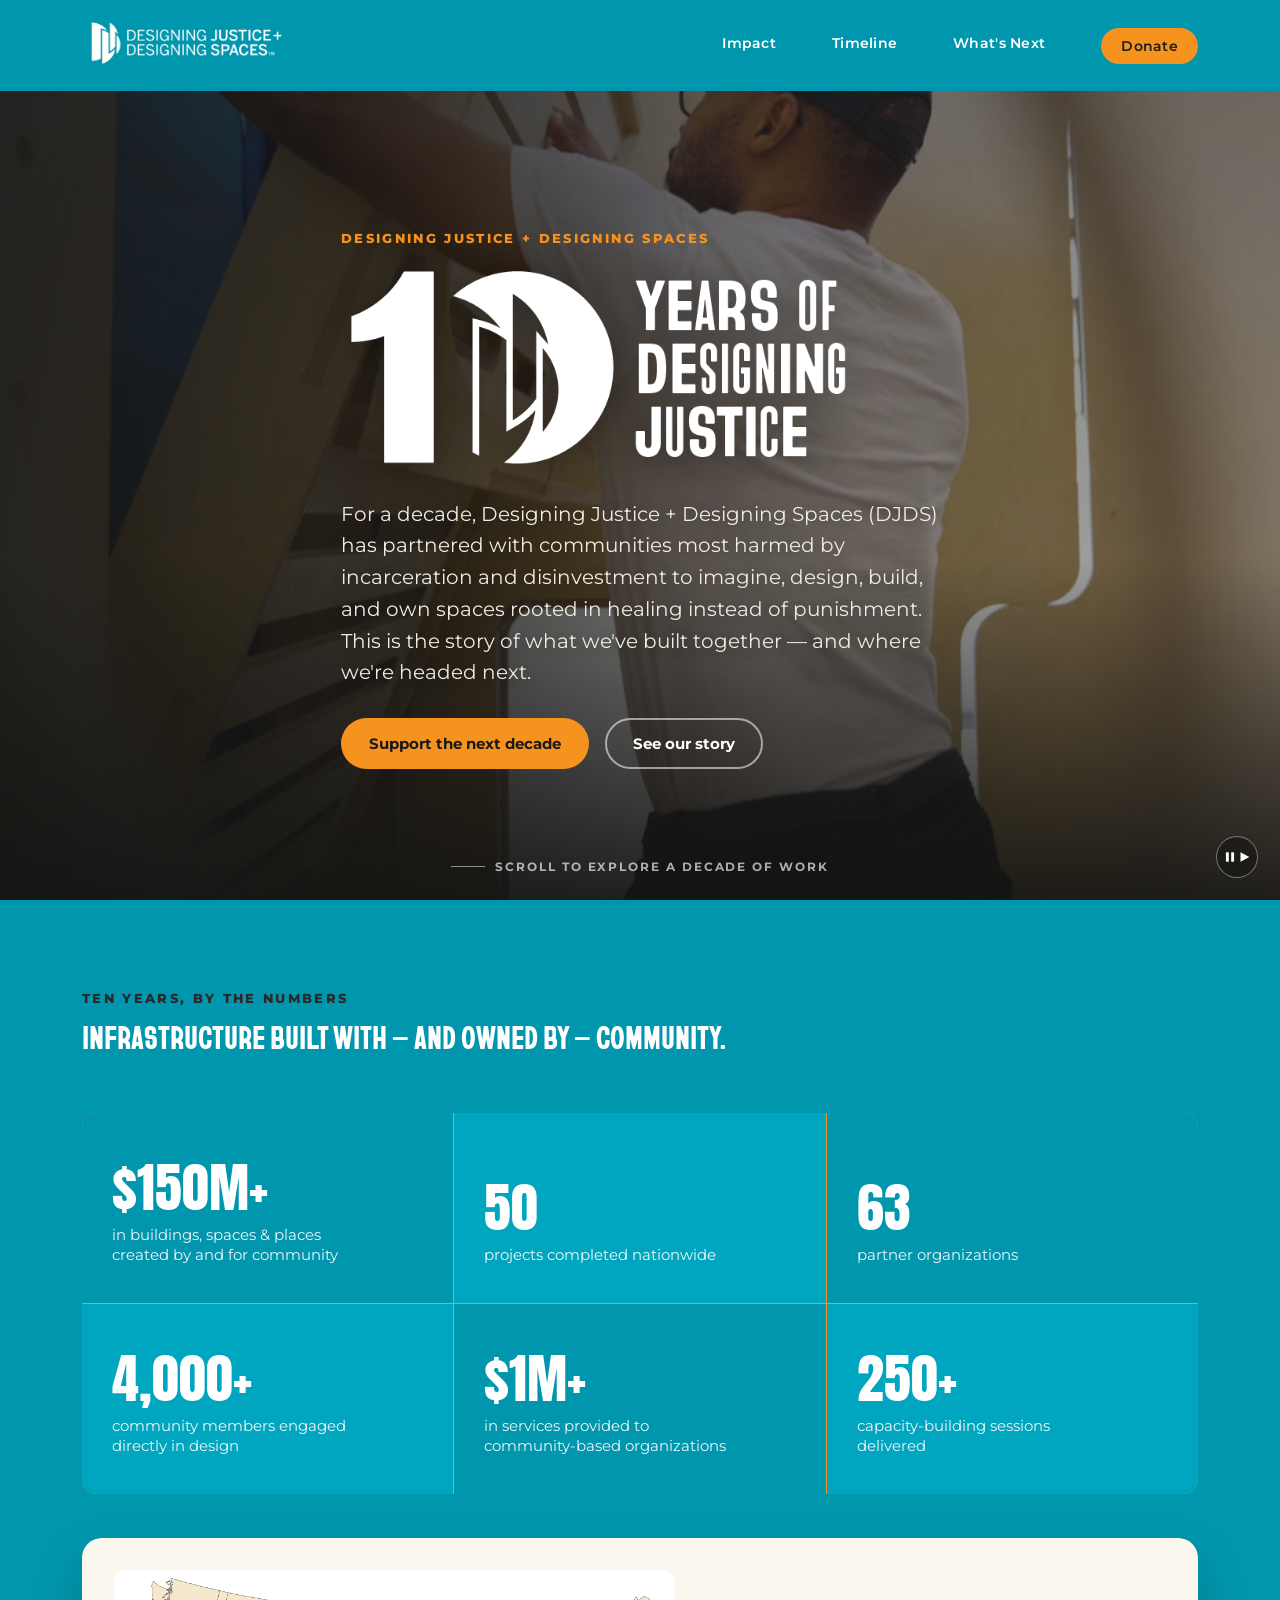
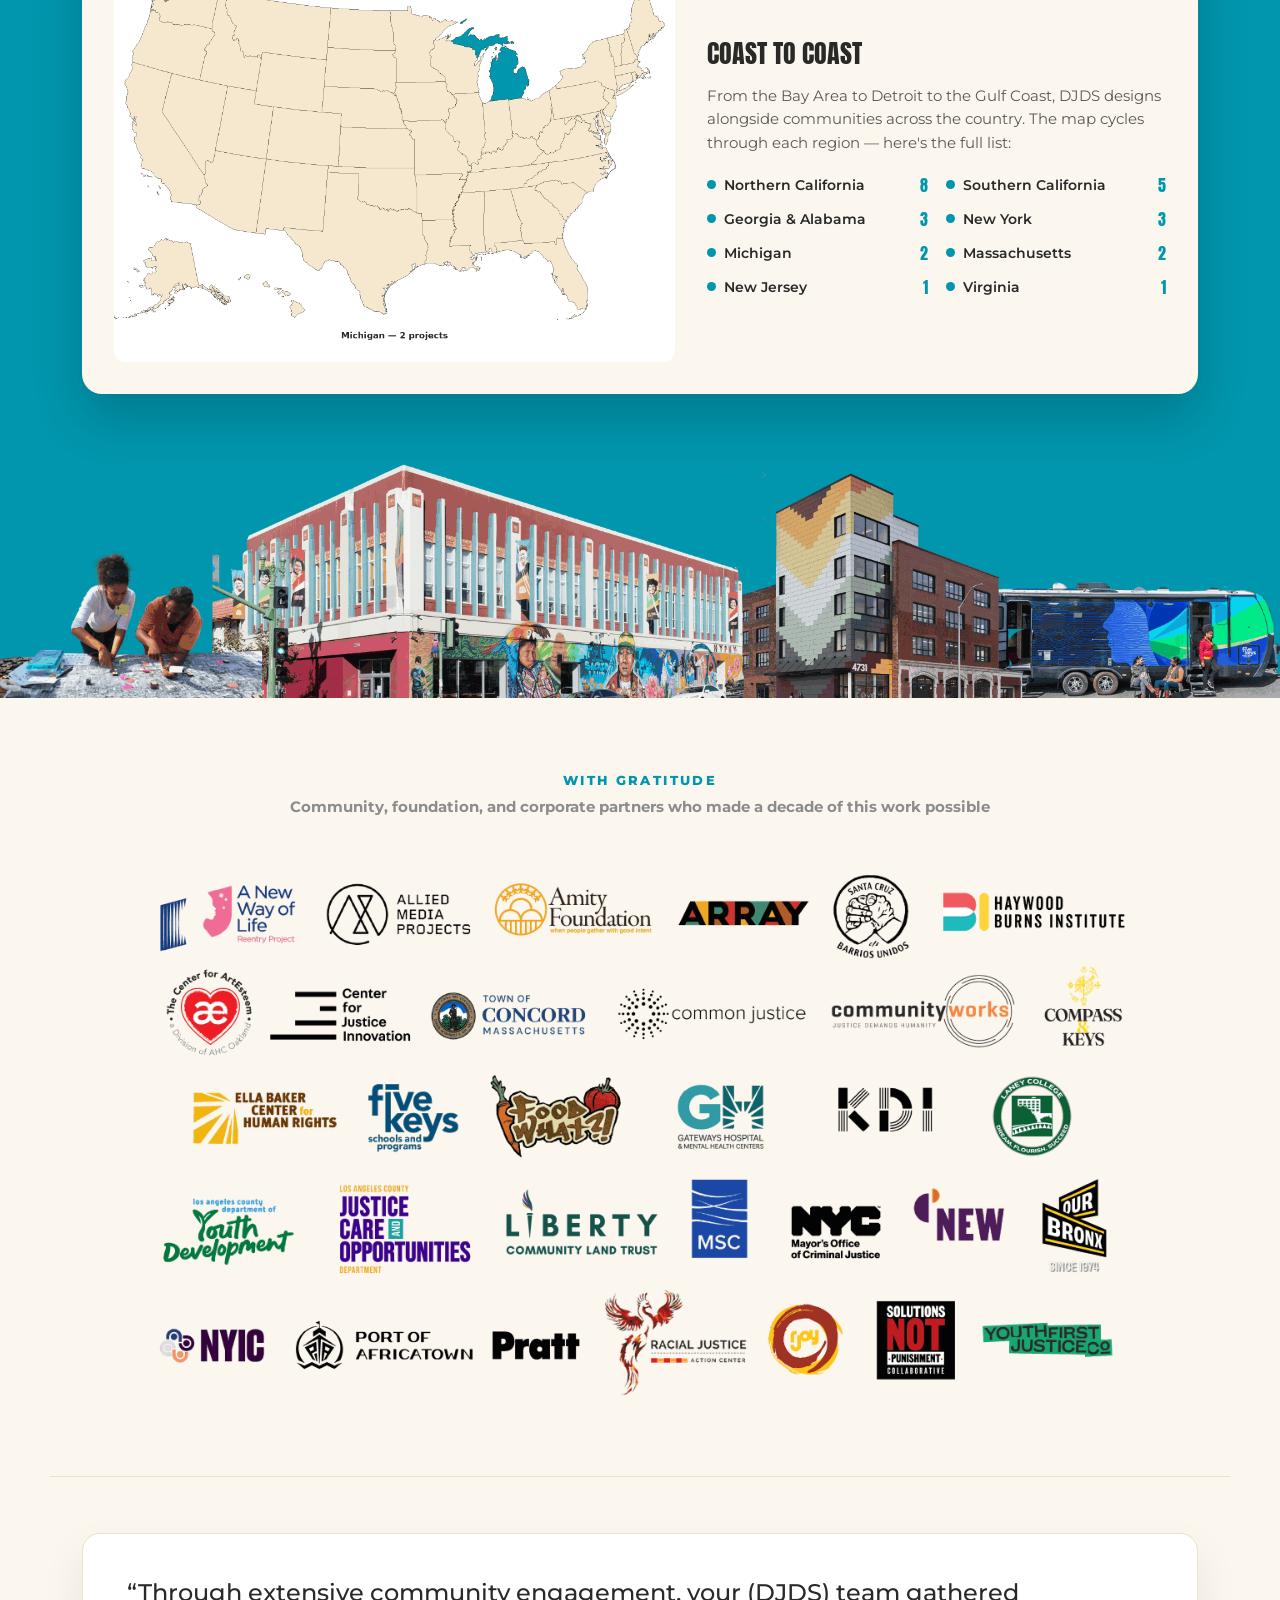
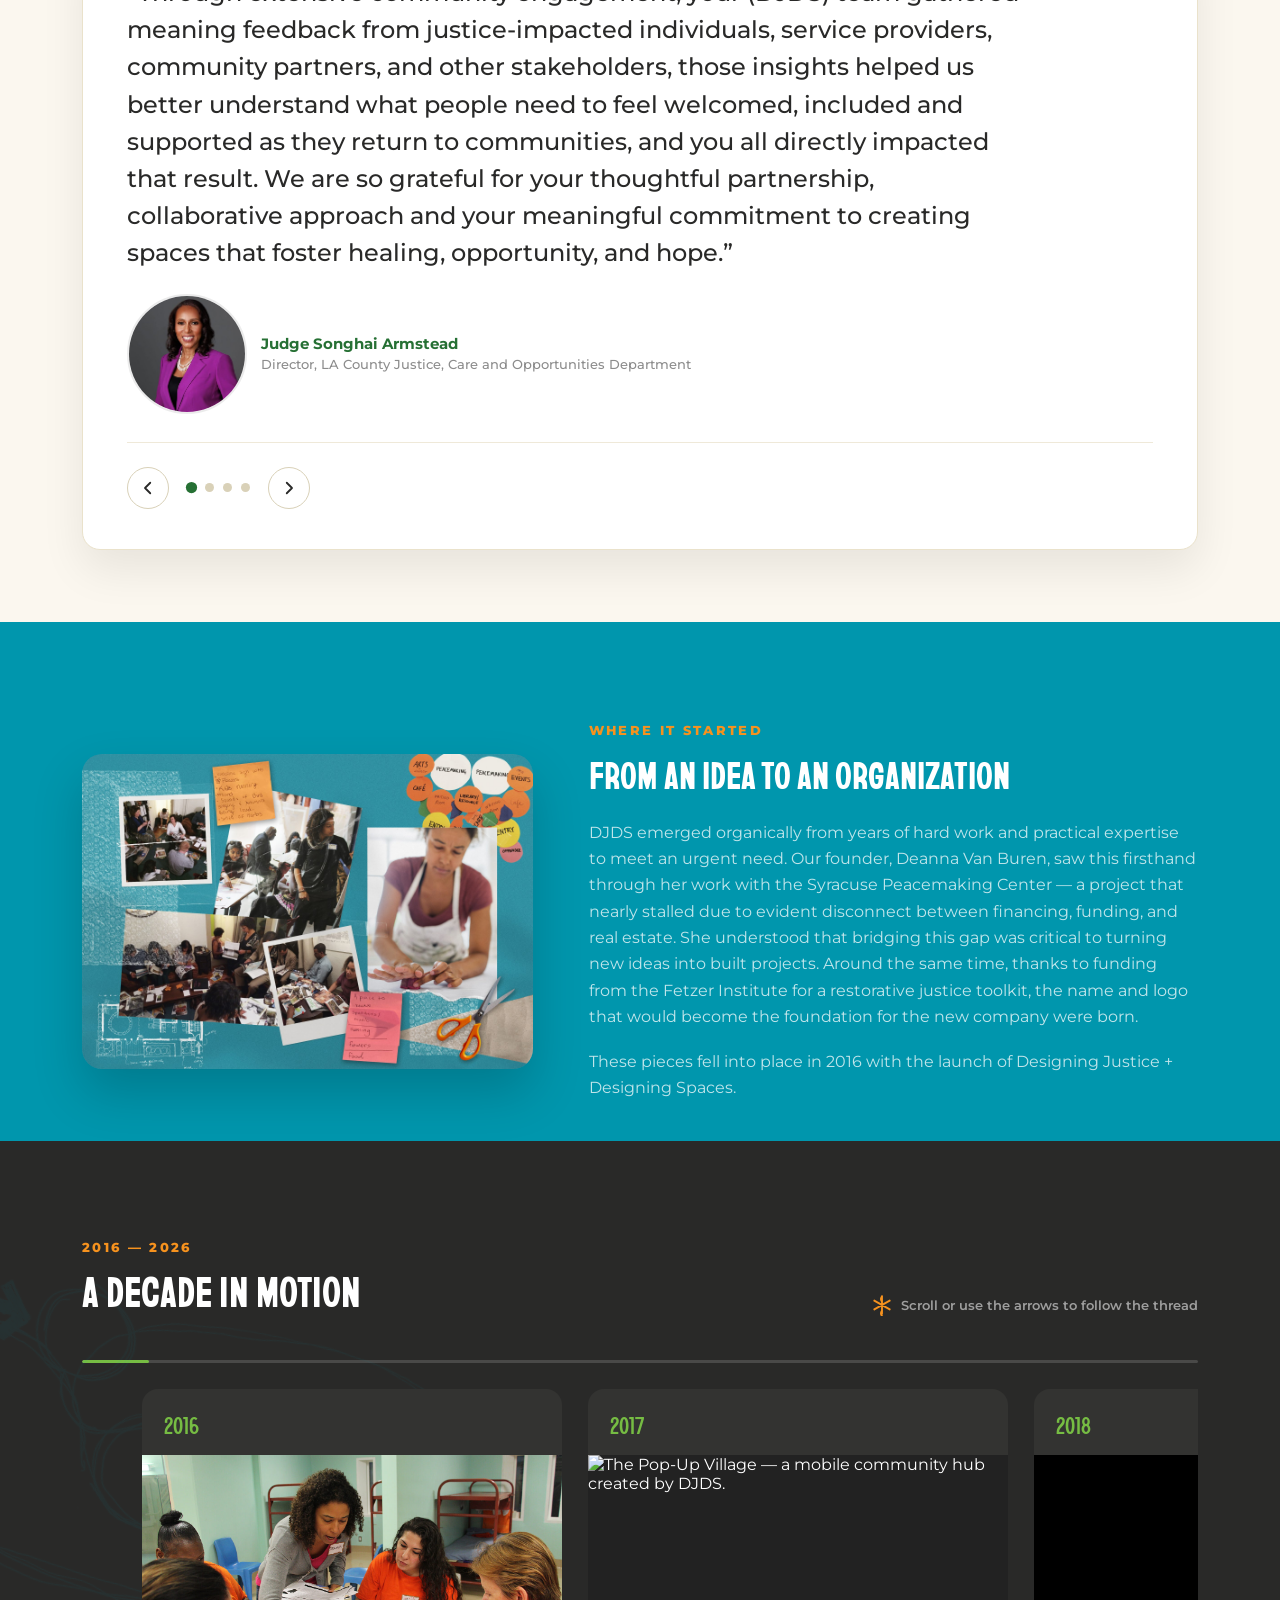
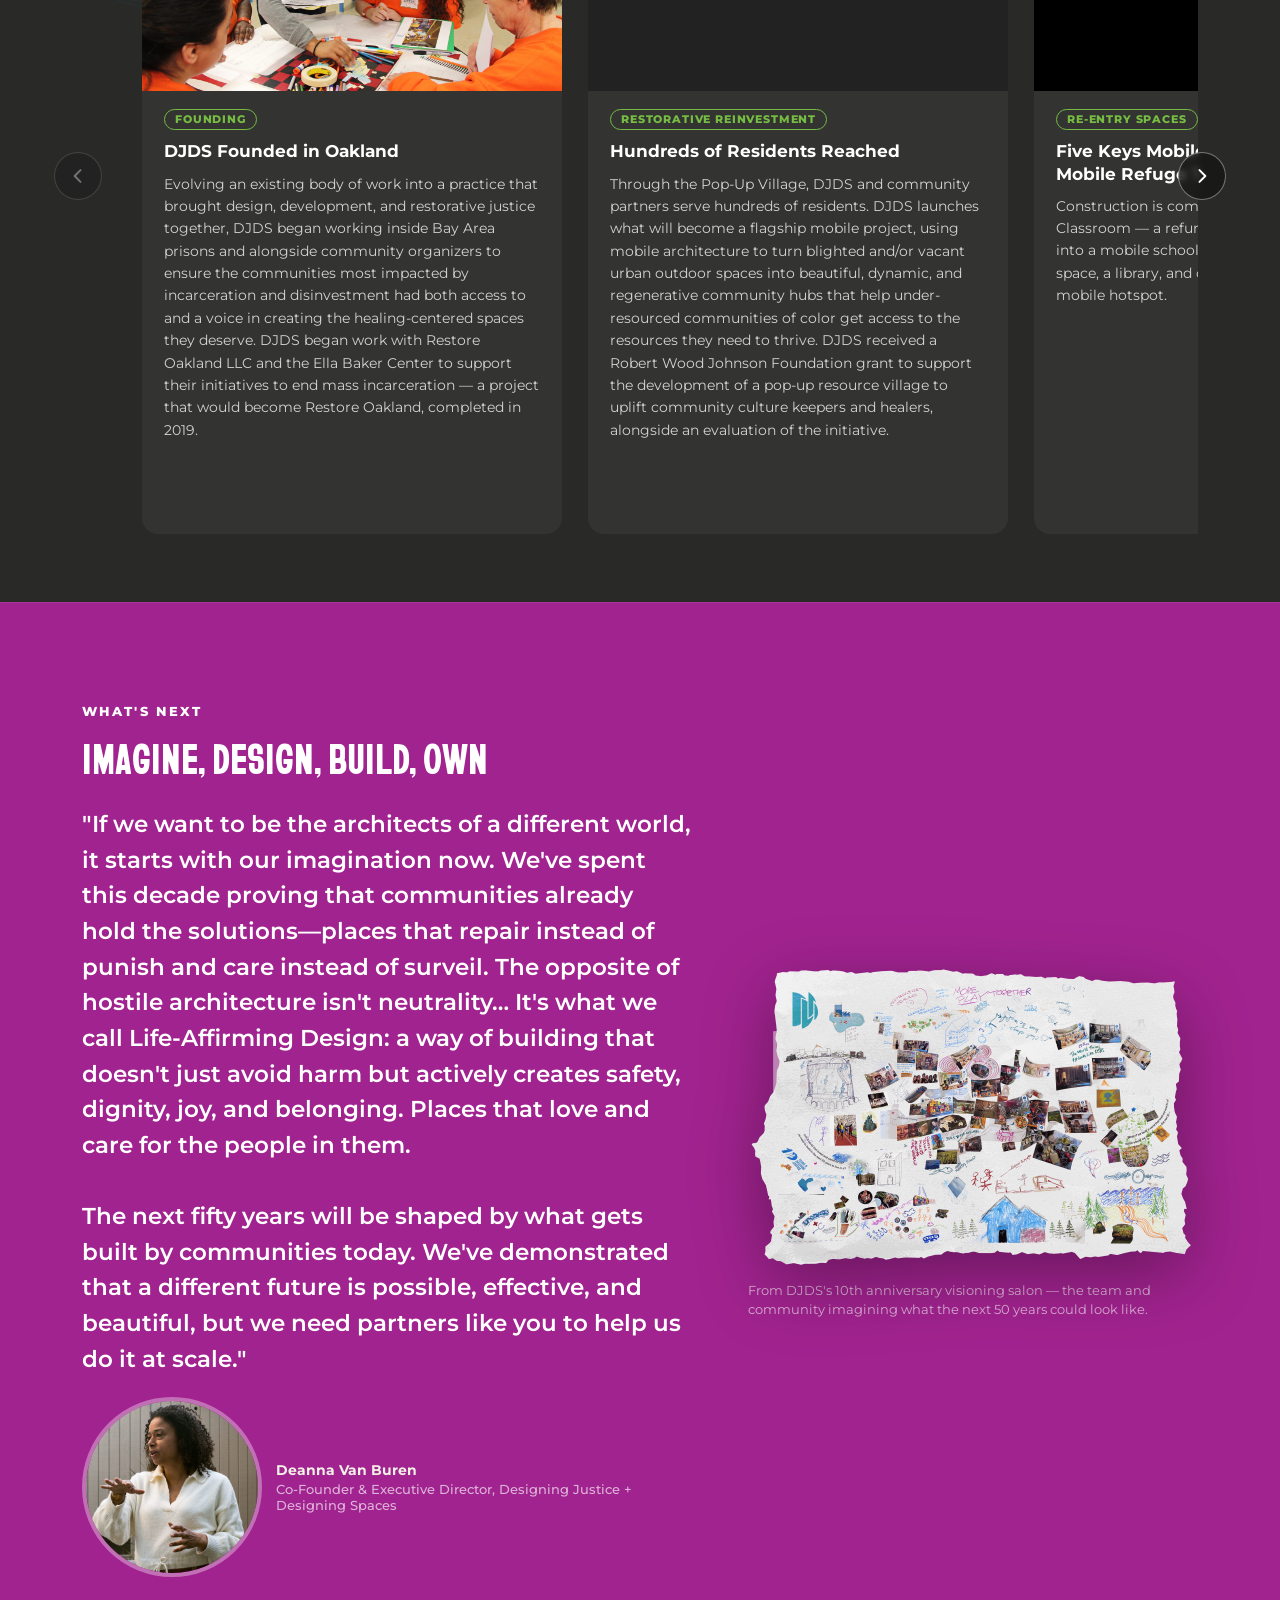
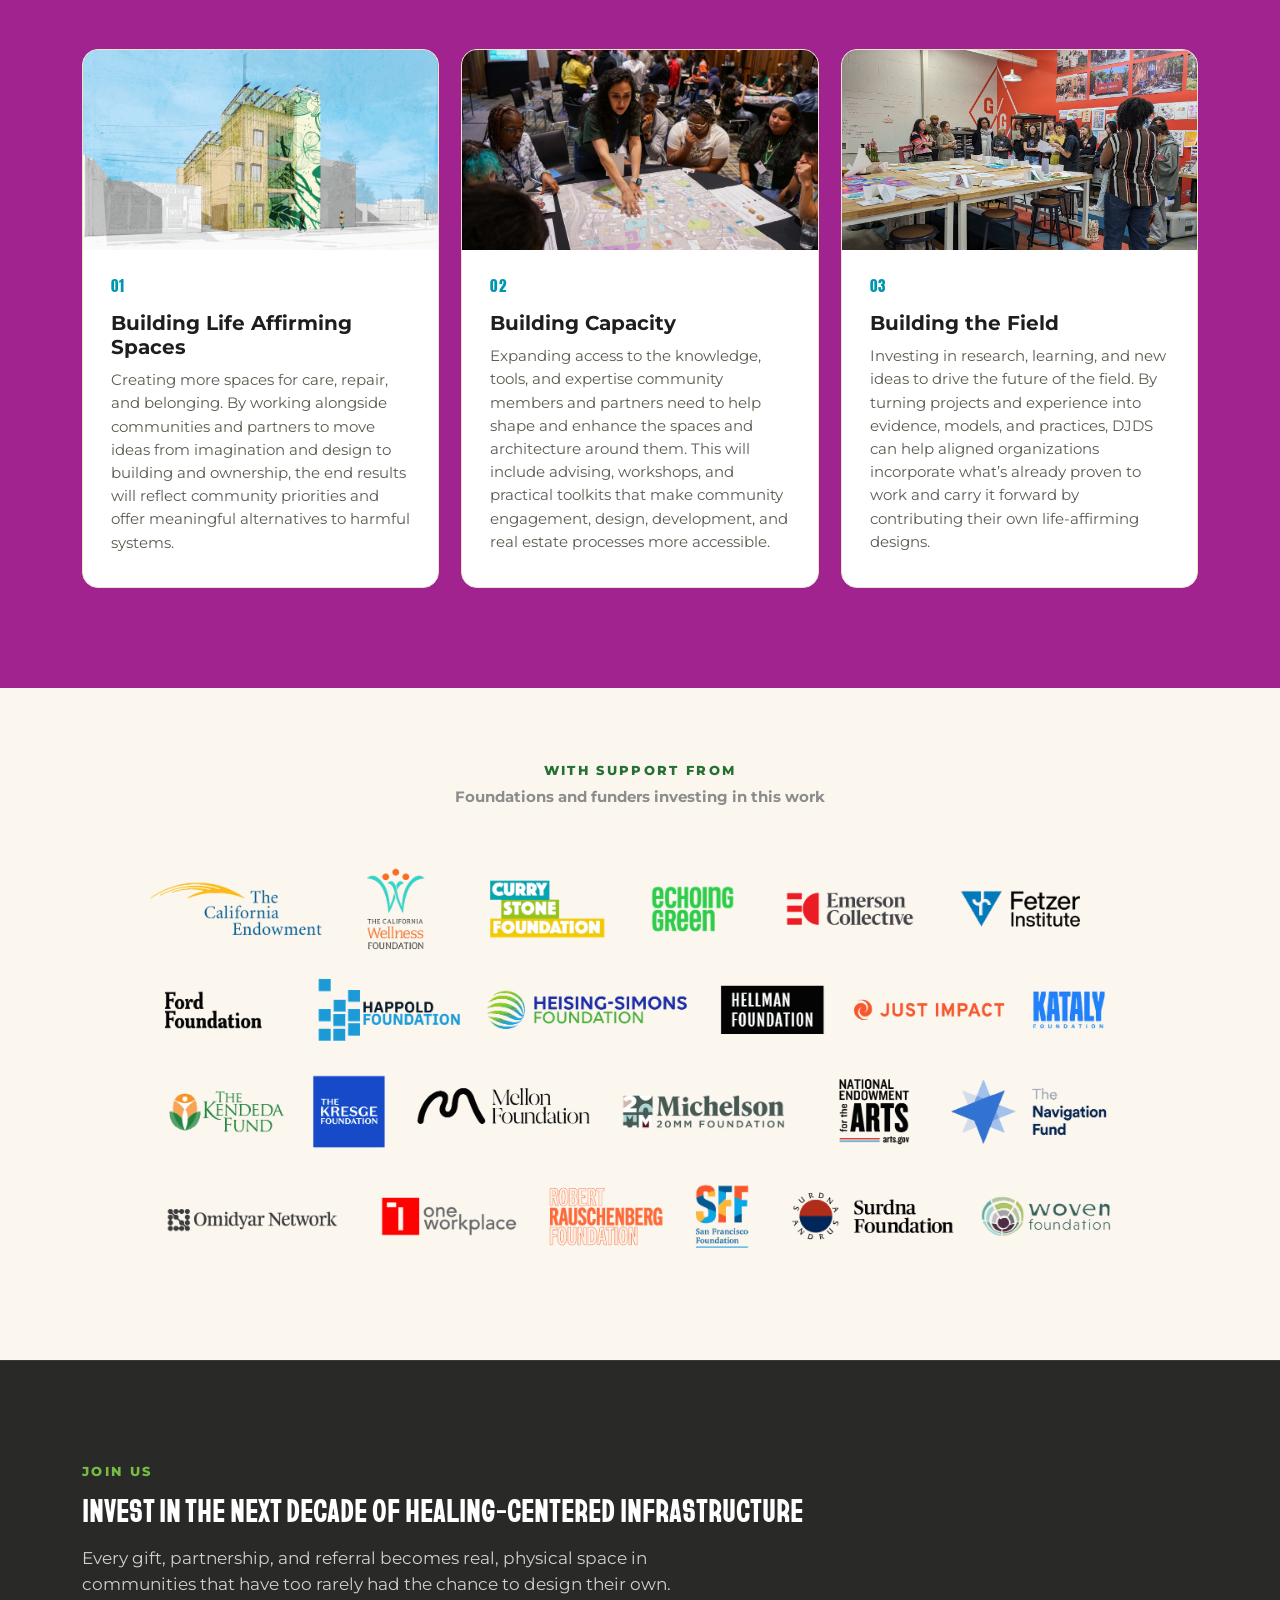
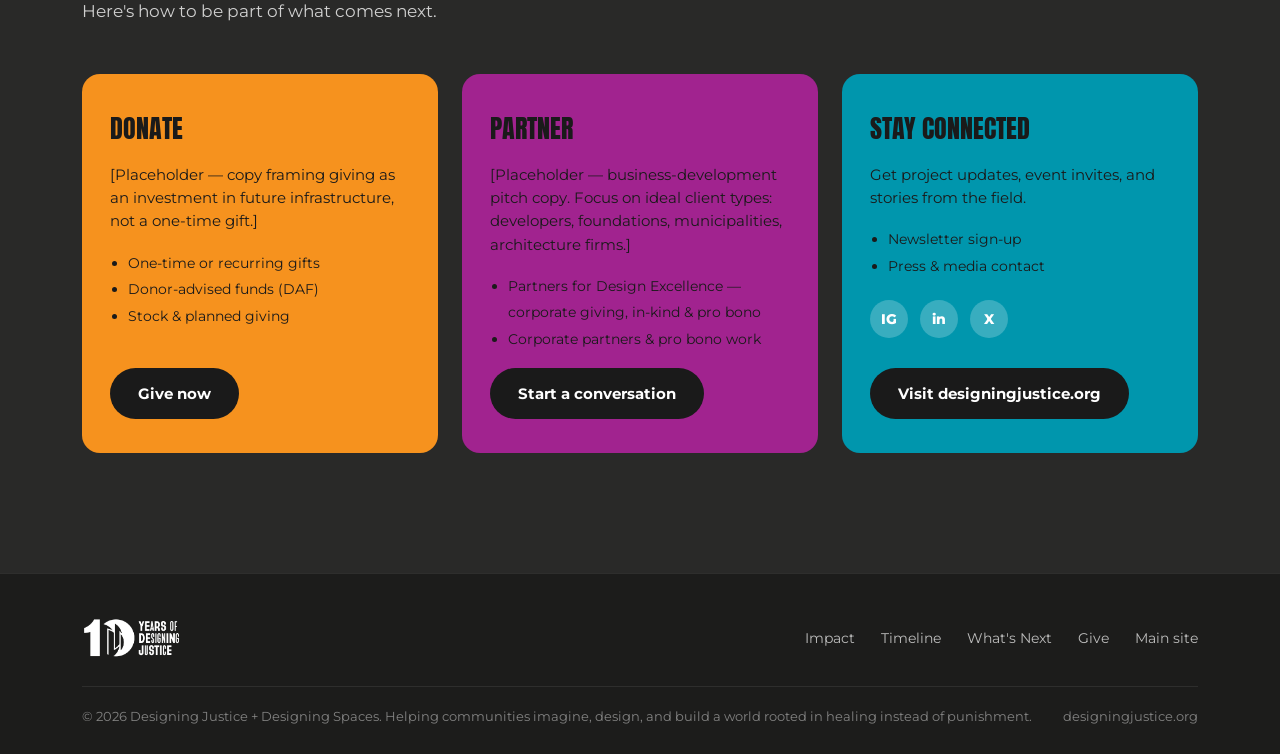
==== commit 5bc9fcd8: "V10.6" ====
--- a/index.html
+++ b/index.html
@@ -339,7 +339,7 @@
 
         <article class="tl-card">
           <span class="tl-year">2019</span>
-          <div class="tl-media"><img src="assets/2019_deanna_LandSigning_GrandRiver.jpg" alt="Deanna Van Buren signs the land purchase agreement for the site adjacent to the LOVE Building in Detroit." loading="lazy"></div>
+          <div class="tl-media"><img src="assets/2019_deanna_LandSigning_GrandRiver.jpg" style="object-position:50% 30%" alt="Deanna Van Buren signs the land purchase agreement for the site adjacent to the LOVE Building in Detroit." loading="lazy"></div>
           <div class="tl-body">
             <span class="tl-tag">Restorative Reinvestment</span>
             <h3>DJDS Purchases Land in Detroit</h3>
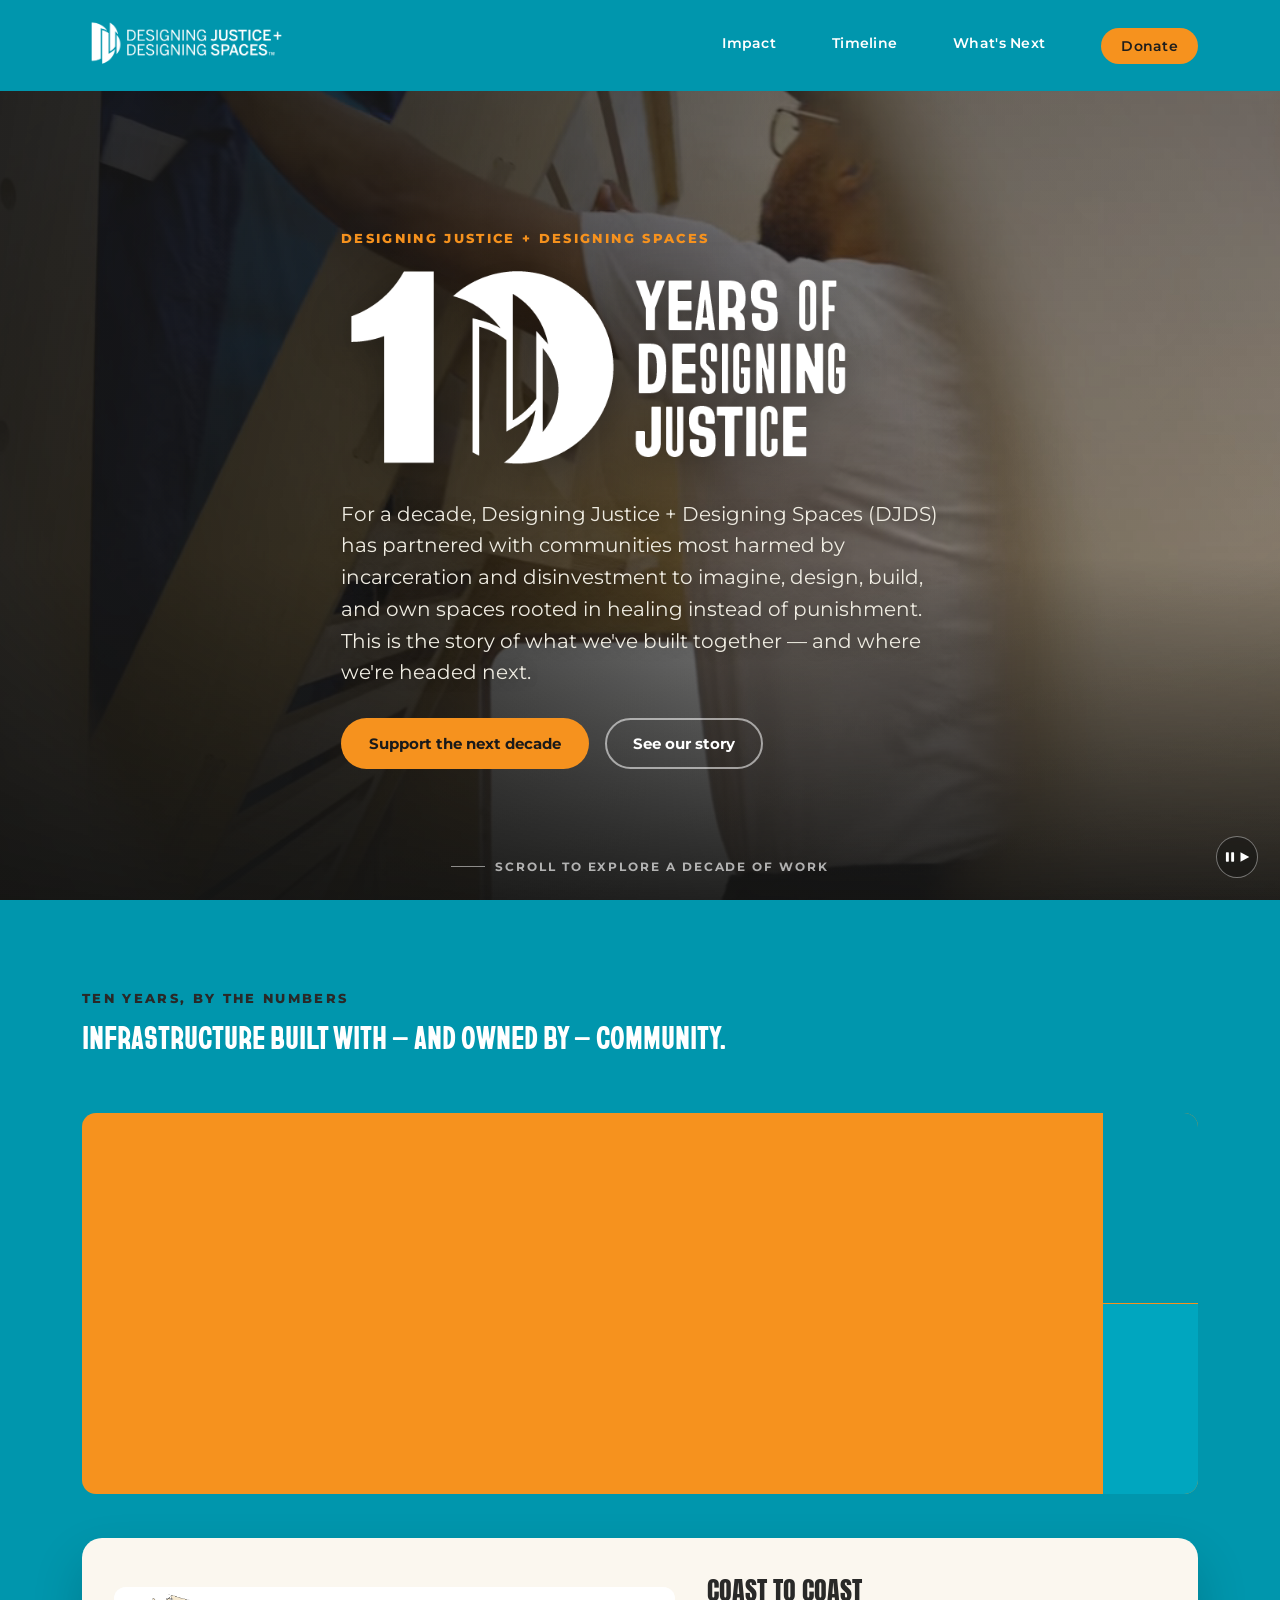
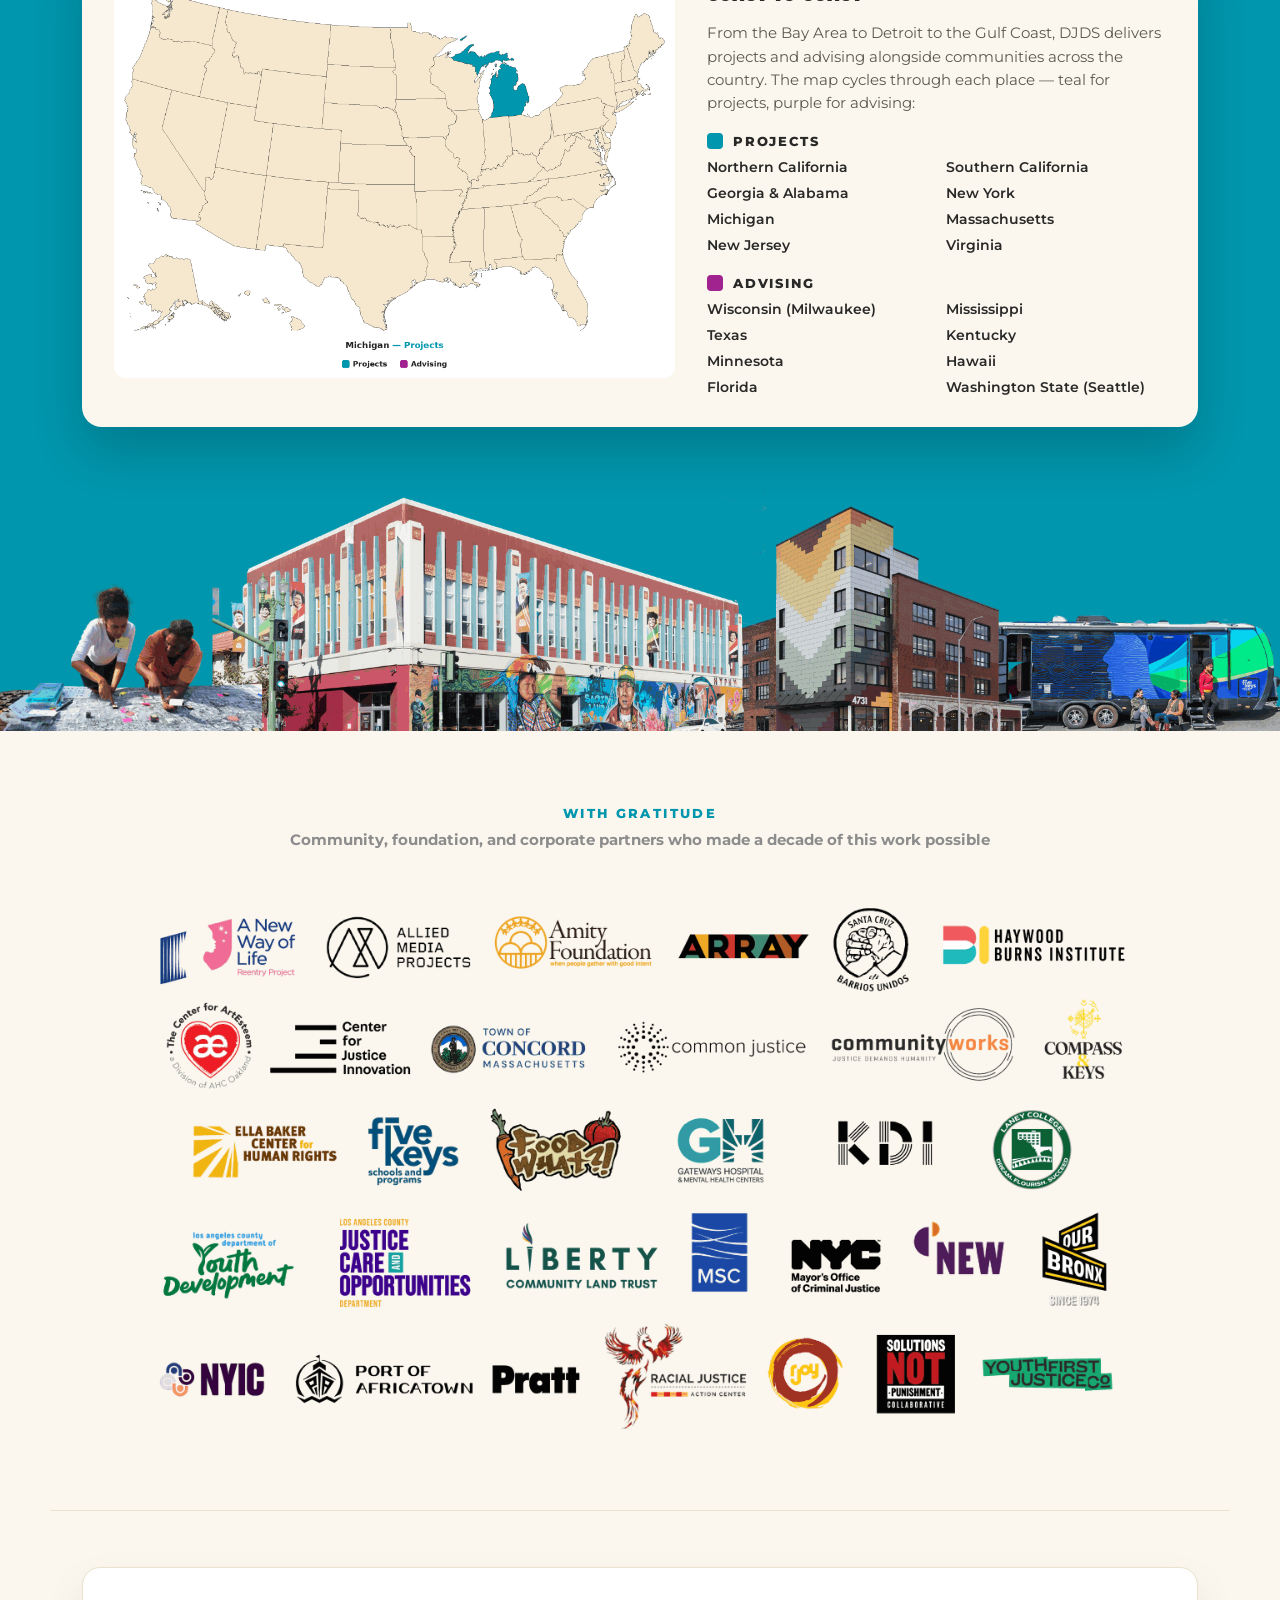
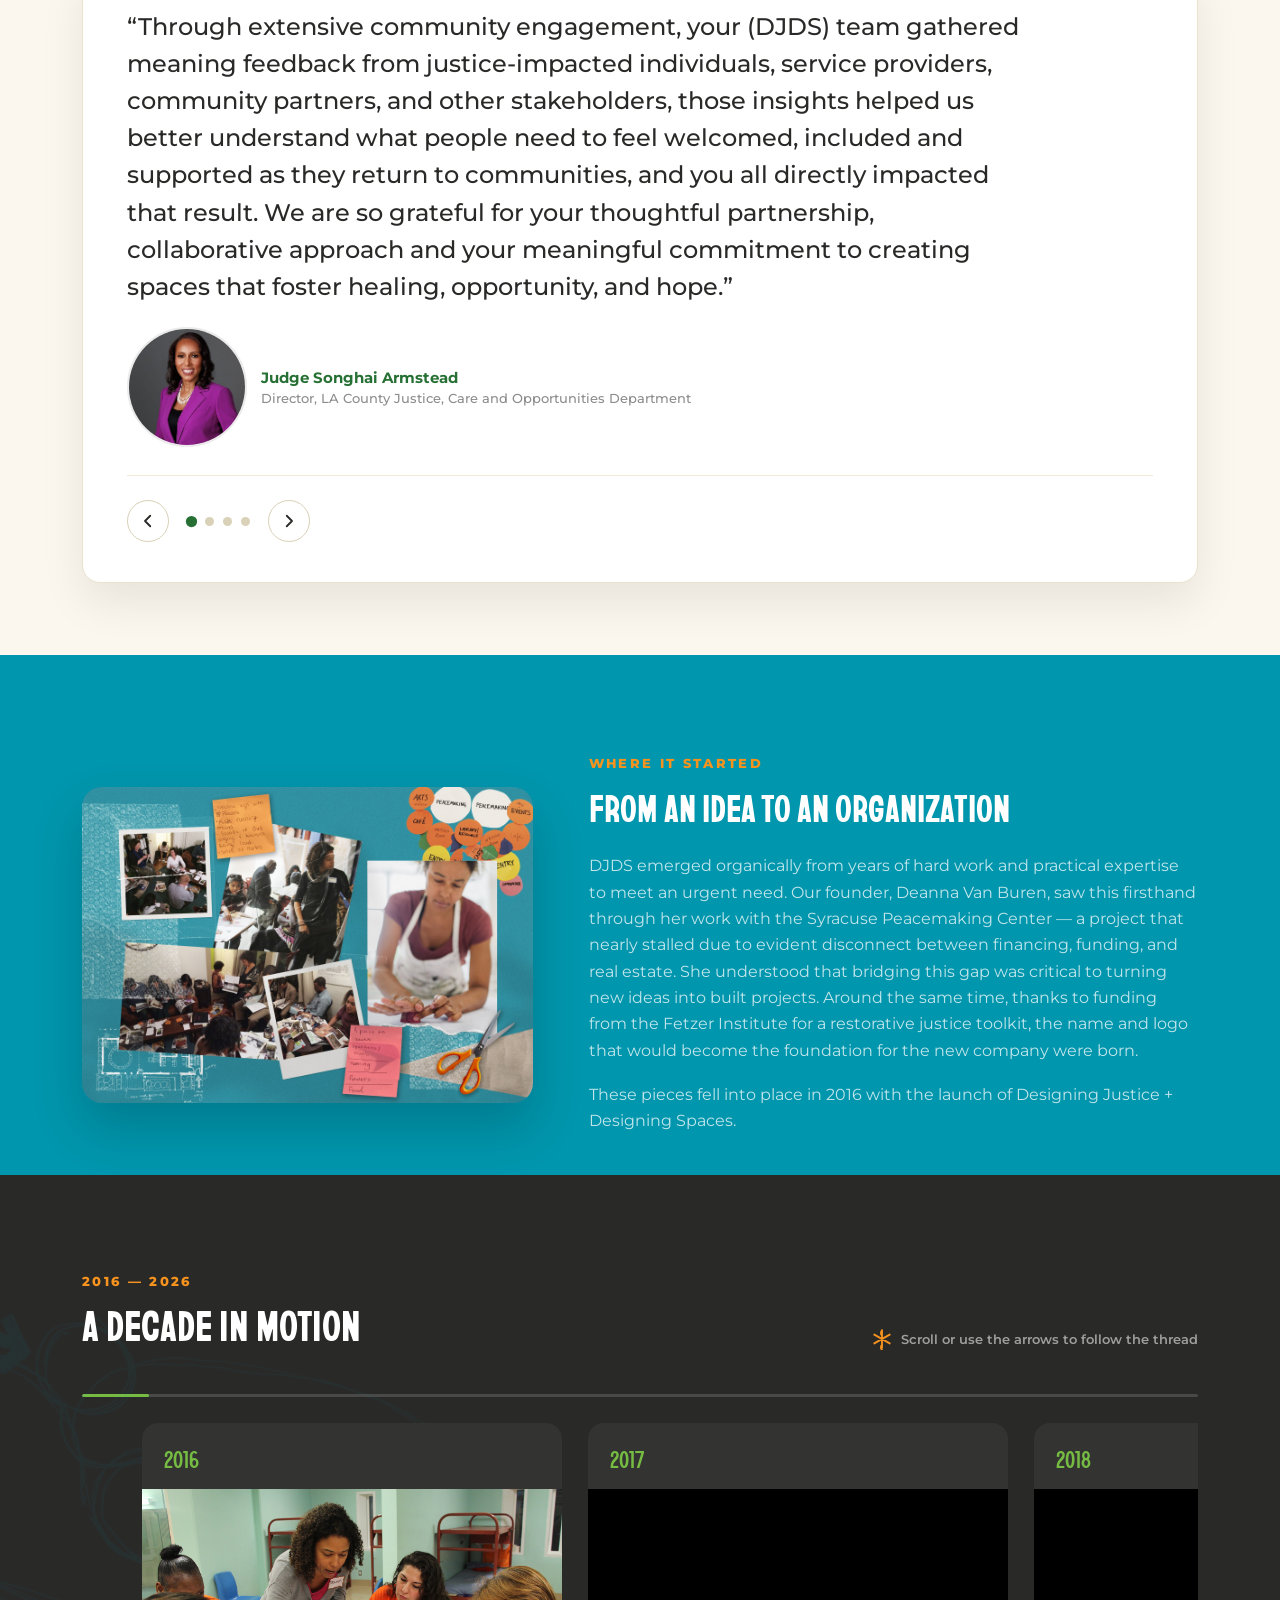
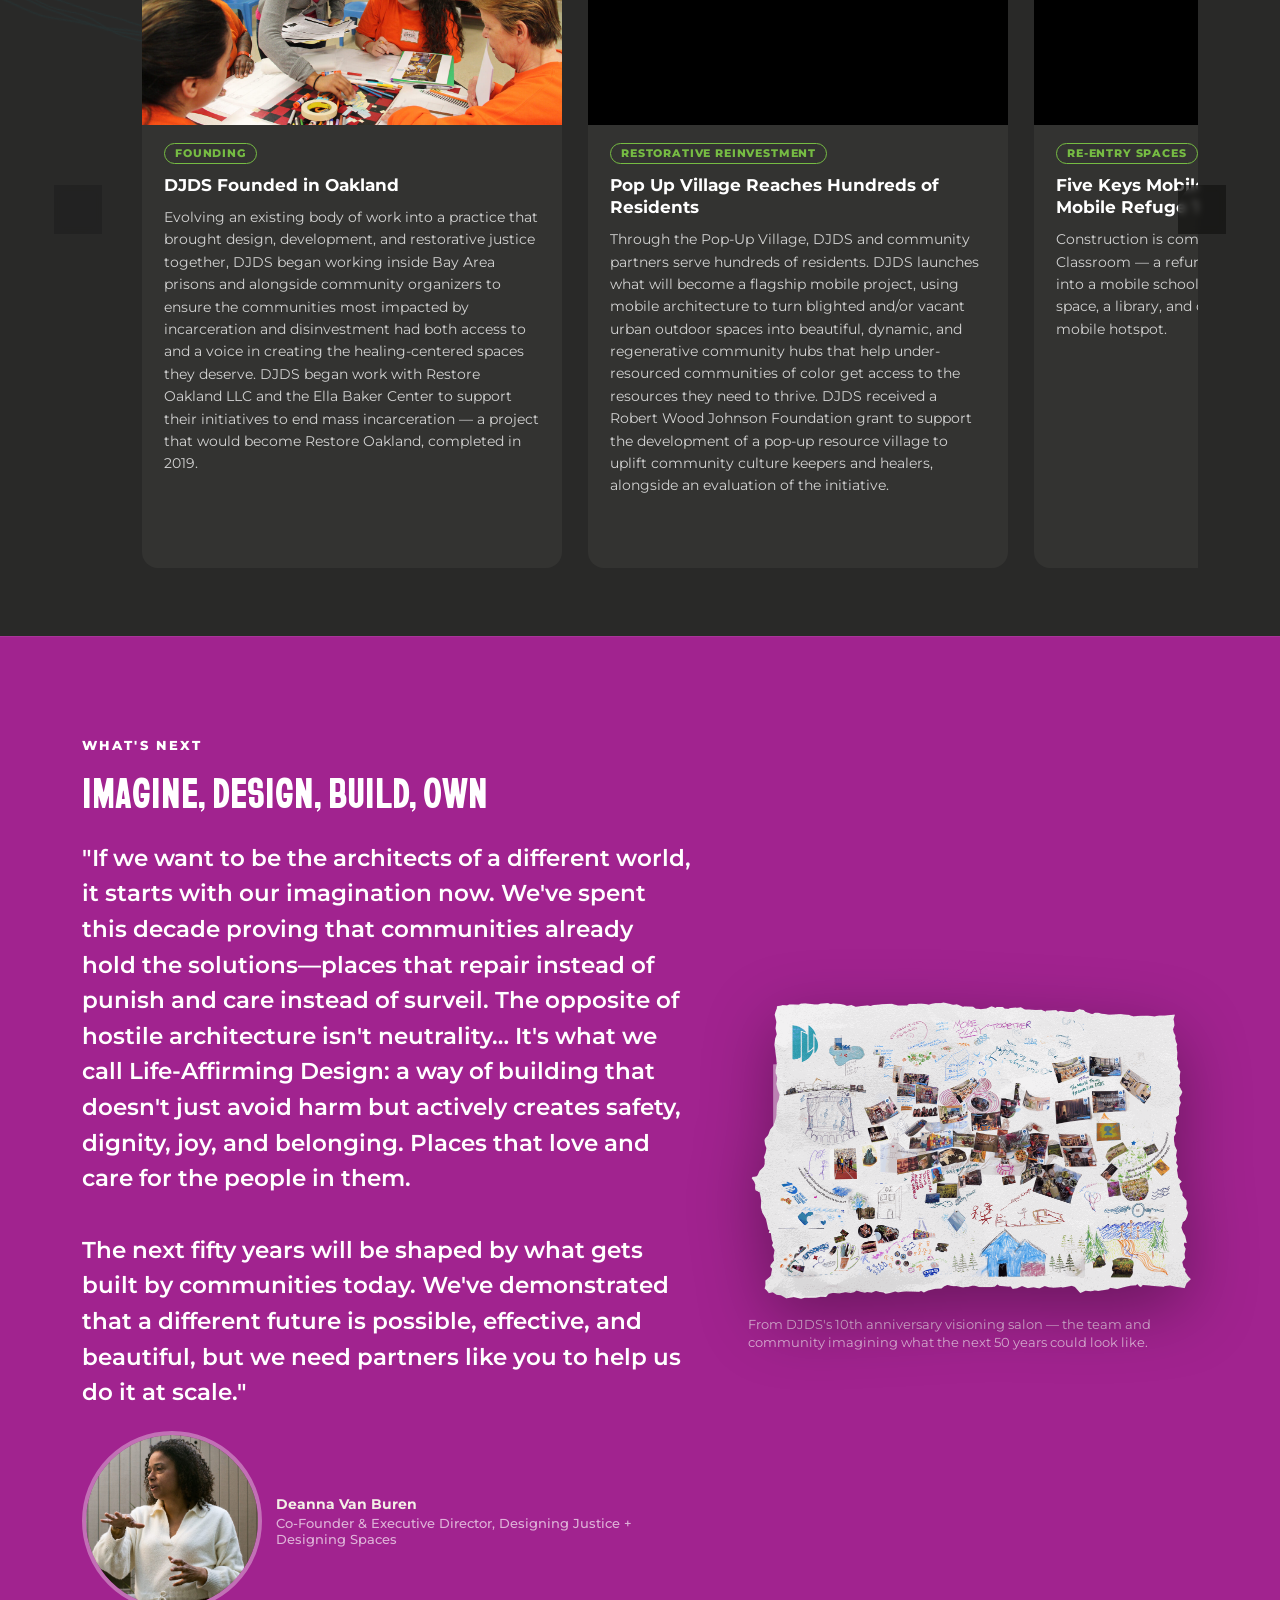
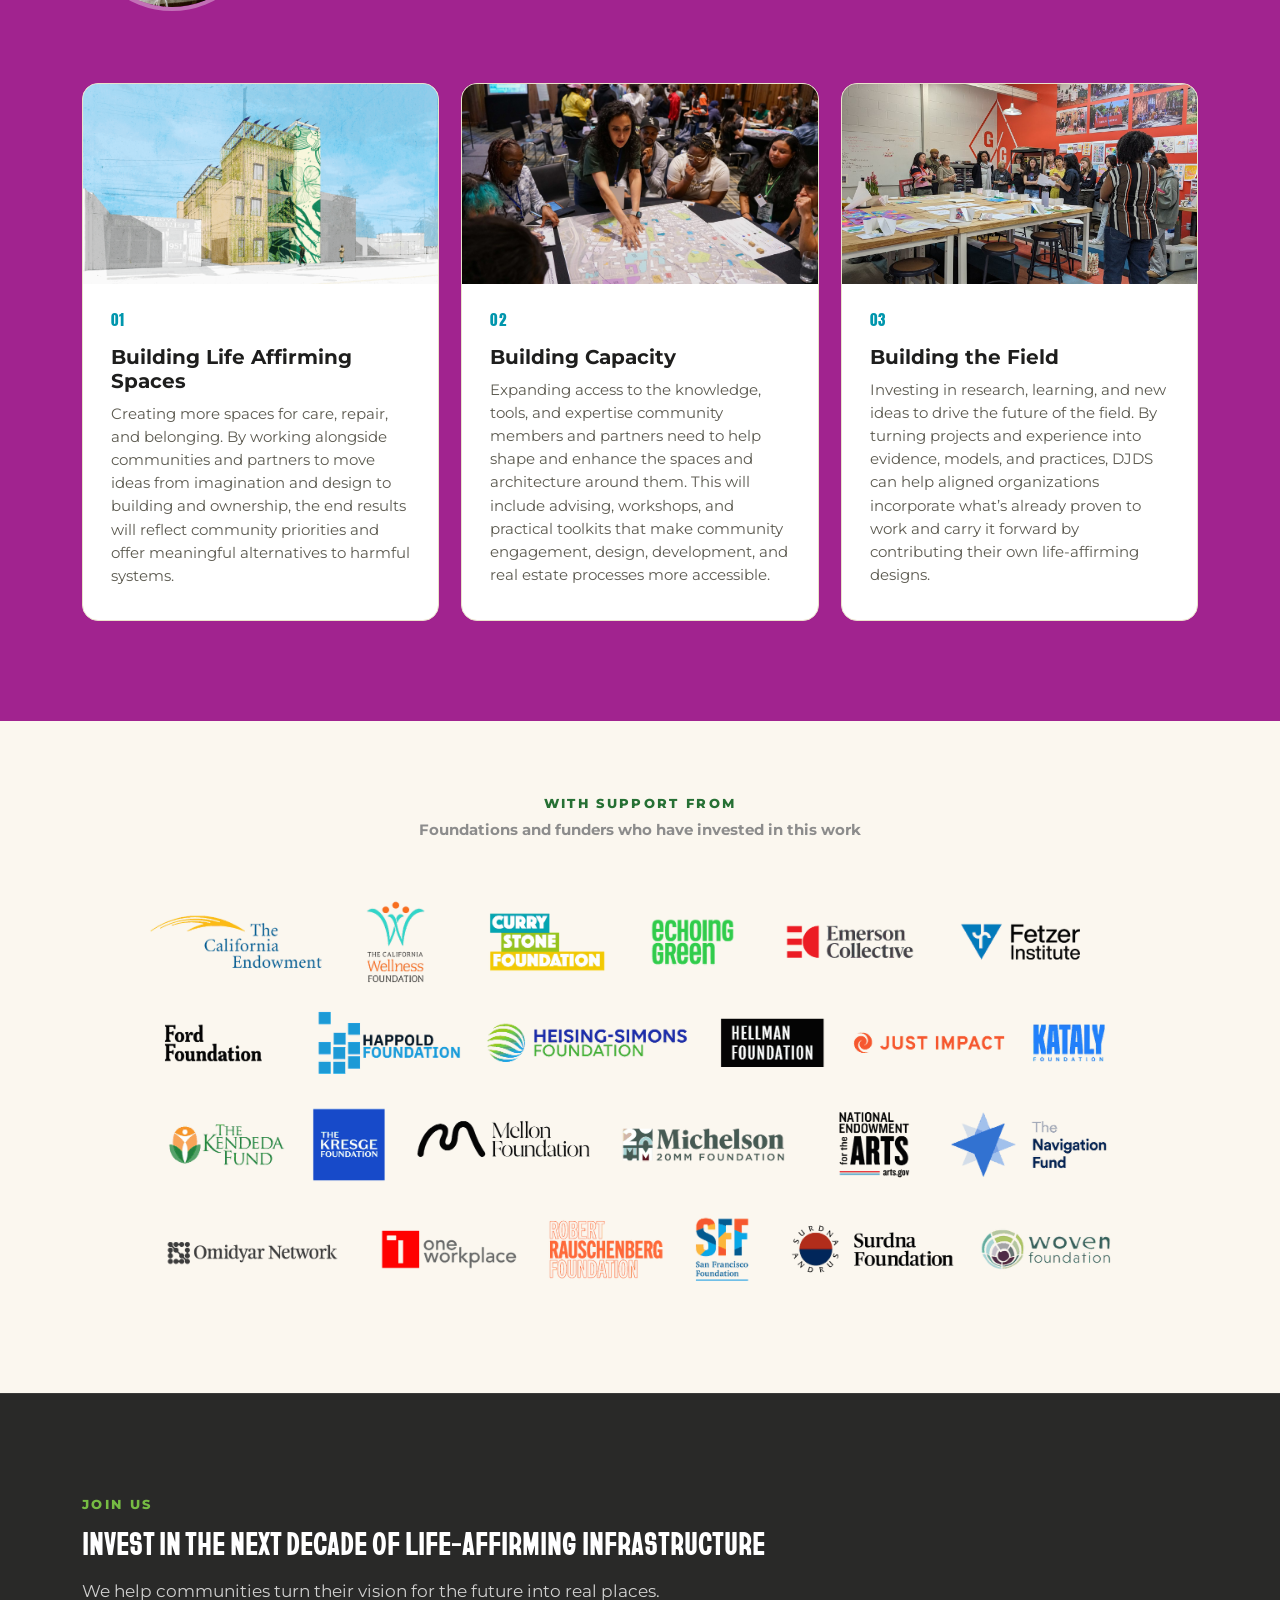
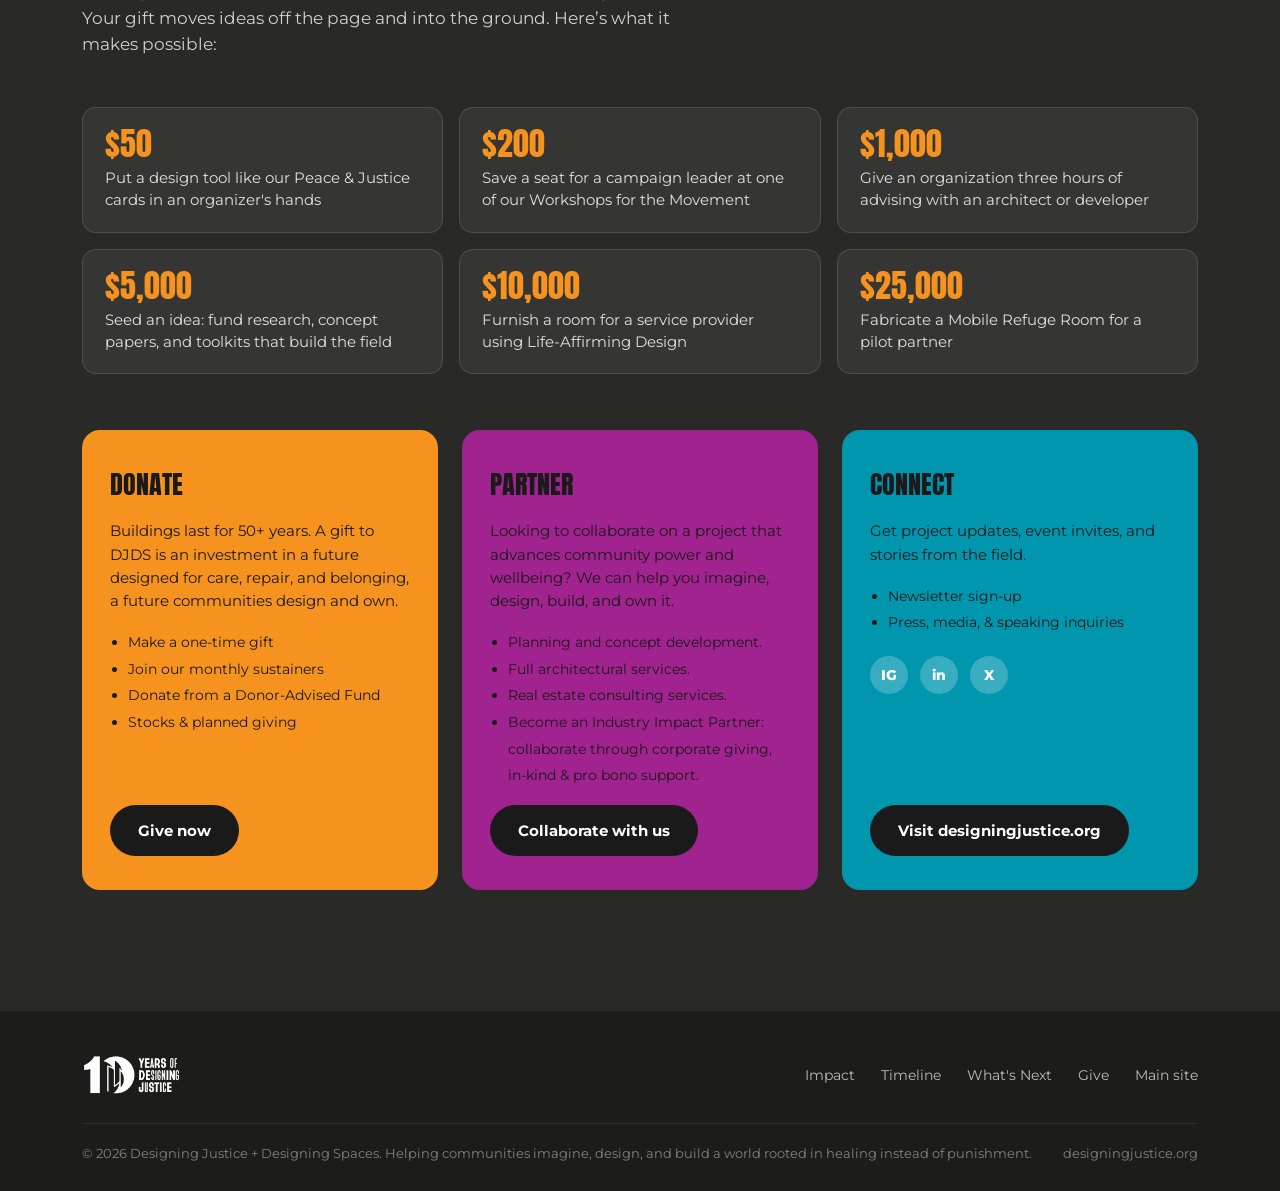
==== commit f18a814c: "V11" ====
--- a/index.html
+++ b/index.html
@@ -139,20 +139,32 @@
 
       <div class="stats-map" data-reveal>
         <div class="stats-map-media">
-          <img src="assets/djds_project_map.gif" alt="Animated map of the United States cycling through the regions where DJDS has designed and built projects: Northern California (8 projects), Southern California (5), Michigan (2), New York (3), Massachusetts (2), New Jersey (1), Virginia (1), and Georgia &amp; Alabama (3).">
+          <img src="assets/djds_project_map_v2.gif" alt="Animated map of the United States highlighting each place DJDS works. Teal marks places with projects: Northern California, Southern California, Michigan, New York, Massachusetts, New Jersey, Virginia, and Georgia &amp; Alabama. Purple marks places where DJDS provides advising: Wisconsin (Milwaukee), Mississippi, Texas, Kentucky, Minnesota, Hawaii, Florida, and Washington State (Seattle). A final frame shows all places together.">
         </div>
         <div class="stats-map-copy">
           <h3>Coast to coast</h3>
-          <p>From the Bay Area to Detroit to the Gulf Coast, DJDS designs alongside communities across the country. The map cycles through each region — here's the full list:</p>
+          <p>From the Bay Area to Detroit to the Gulf Coast, DJDS delivers projects and advising alongside communities across the country. The map cycles through each place — teal for projects, purple for advising:</p>
+          <h4 class="legend-group" style="--sw:var(--teal)"><span class="swatch" aria-hidden="true"></span>Projects</h4>
           <ul class="stats-map-legend">
-            <li><span class="dot" style="--dot:var(--teal)"></span>Northern California <b>8</b></li>
-            <li><span class="dot" style="--dot:var(--teal)"></span>Southern California <b>5</b></li>
-            <li><span class="dot" style="--dot:var(--teal)"></span>Georgia &amp; Alabama <b>3</b></li>
-            <li><span class="dot" style="--dot:var(--teal)"></span>New York <b>3</b></li>
-            <li><span class="dot" style="--dot:var(--teal)"></span>Michigan <b>2</b></li>
-            <li><span class="dot" style="--dot:var(--teal)"></span>Massachusetts <b>2</b></li>
-            <li><span class="dot" style="--dot:var(--teal)"></span>New Jersey <b>1</b></li>
-            <li><span class="dot" style="--dot:var(--teal)"></span>Virginia <b>1</b></li>
+            <li>Northern California</li>
+            <li>Southern California</li>
+            <li>Georgia &amp; Alabama</li>
+            <li>New York</li>
+            <li>Michigan</li>
+            <li>Massachusetts</li>
+            <li>New Jersey</li>
+            <li>Virginia</li>
+          </ul>
+          <h4 class="legend-group" style="--sw:#A1238F"><span class="swatch" aria-hidden="true"></span>Advising</h4>
+          <ul class="stats-map-legend">
+            <li>Wisconsin (Milwaukee)</li>
+            <li>Mississippi</li>
+            <li>Texas</li>
+            <li>Kentucky</li>
+            <li>Minnesota</li>
+            <li>Hawaii</li>
+            <li>Florida</li>
+            <li>Washington State (Seattle)</li>
           </ul>
         </div>
       </div>
@@ -269,10 +281,10 @@
 
         <article class="tl-card">
           <span class="tl-year">2017</span>
-          <div class="tl-media"><img src="https://designingjustice.org/wp-content/uploads/Main-Page_Thumbnail_Pop-Up-Village.jpg" alt="The Pop-Up Village — a mobile community hub created by DJDS." loading="lazy"></div>
+          <div class="tl-media tl-video"><div class="tl-video-inner"><iframe src="https://www.youtube.com/embed/Y1ReTQqrb0o?rel=0" title="The Pop-Up Village — a mobile community hub created by DJDS" loading="lazy" allow="accelerometer; clipboard-write; encrypted-media; gyroscope; picture-in-picture; web-share" referrerpolicy="strict-origin-when-cross-origin" allowfullscreen></iframe></div></div>
           <div class="tl-body">
             <span class="tl-tag">Restorative Reinvestment</span>
-            <h3>Hundreds of Residents Reached</h3>
+            <h3>Pop Up Village Reaches Hundreds of Residents</h3>
             <p>Through the Pop-Up Village, DJDS and community partners serve hundreds of residents. DJDS launches what will become a flagship mobile project, using mobile architecture to turn blighted and/or vacant urban outdoor spaces into beautiful, dynamic, and regenerative community hubs that help under-resourced communities of color get access to the resources they need to thrive. DJDS received a Robert Wood Johnson Foundation grant to support the development of a pop-up resource village to uplift community culture keepers and healers, alongside an evaluation of the initiative.</p>
           </div>
         </article>
@@ -339,7 +351,7 @@
 
         <article class="tl-card">
           <span class="tl-year">2019</span>
-          <div class="tl-media"><img src="assets/2019_deanna_LandSigning_GrandRiver.jpg" style="object-position:50% 30%" alt="Deanna Van Buren signs the land purchase agreement for the site adjacent to the LOVE Building in Detroit." loading="lazy"></div>
+          <div class="tl-media"><img src="assets/2019Purchase.png" alt="A rendering of the restorative justice campus envisioned at Grand &amp; 14th in Detroit: colorful mid-rise buildings and a landscaped green space, with neighbors talking in the foreground." loading="lazy"></div>
           <div class="tl-body">
             <span class="tl-tag">Restorative Reinvestment</span>
             <h3>DJDS Purchases Land in Detroit</h3>
@@ -393,7 +405,7 @@
           <div class="tl-body">
             <span class="tl-tag">Expansion</span>
             <h3>Expansion into New Regions and Project Types</h3>
-            <p>DJDS expands into LA and deepens expertise in reentry housing, Barrios Unidos headquarters for workforce development, community spaces, affordable multifamily housing and integrated service spaces, and the Robert K. Ross Center for Hope and Healing with affordable housing, full-scale community, and health services to uplift the economic and societal well-being of formerly incarcerated, unhoused, and economically disadvantaged residents. DJDS expands the Pop-Up Village to San Francisco in partnership with University of California, San Francisco (UCSF) to address infant mortality rates among Black women in the Bayview area.</p>
+            <p>DJDS deepens expertise in reentry housing and workforce development spaces (such as the Barrios Unidos headquarters shown here). Our work in Los Angeles grows, including community engagement for the California Endowment’s Robert K. Ross Center for Hope and Healing to uplift the economic well-being of formerly incarcerated, unhoused, and economically disadvantaged residents. The Pop-Up Village expands to San Francisco in partnership with the University of California, San Francisco to address infant mortality rates among Black women in the Bayview area.</p>
           </div>
         </article>
 
@@ -448,14 +460,15 @@
         </article>
 
         <article class="tl-card">
-          <span class="tl-year">2025</span>
-          <div class="tl-media"><img src="assets/Placeholder_Image.png" alt="Placeholder image — final photo or video for this milestone coming soon." loading="lazy"></div>
-          <div class="tl-body">
-            <span class="tl-tag">Leadership and Awareness</span>
-            <h3>Advocating for Change at the Grasstops and Grassroots</h3>
-            <p>DJDS expanded our engagement by partnering “upstream” with agencies and municipalities.</p>
-          </div>
-        </article>
+          <span class="tl-year">2024</span>
+          <div class="tl-media"><img src="assets/2024_Cooper_Hewitt.png" alt="The Mobile Refuge Room on display in a gallery at the Cooper Hewitt Smithsonian Design Museum, with seating, a screen playing the project mini-documentary, and sliding wood doors." loading="lazy"></div>
+          <div class="tl-body">
+            <span class="tl-tag">National Recognition</span>
+            <h3>Cooper Hewitt Smithsonian Design Museum Exhibit</h3>
+            <p>Our work was recognized nationally through our partnership with the Cooper Hewitt Smithsonian Design Museum for its triennial exhibition, Making Home. This exhibit showcases our Mobile Refuge Room (MRR)—a modular transitional housing solution co-designed with formerly incarcerated individuals. The exhibition process led us to produce our first-ever mini-documentary, capturing the story behind the design and the collaboration that shaped it. After the exhibit, we placed one unit at the NY Mayor’s Office of Criminal Justice and the other at Pratt Institute’s Research Yard for further R&amp;D and to identify a program partner to pilot a full-scale cluster of MRRs.</p>
+          </div>
+        </article>
+
 
         <article class="tl-card">
           <span class="tl-year">2025</span>
@@ -479,11 +492,11 @@
 
         <article class="tl-card">
           <span class="tl-year">2025</span>
-          <div class="tl-media"><img src="assets/2025_Feasability.jpg" alt="The DJDS team and project partners gather in a gallery space surrounded by renderings and photos from their portfolio of work." loading="lazy"></div>
+          <div class="tl-media"><img src="assets/2025Fease.jpeg" alt="A page from the MCI Concord Vision Plan showing a rendering of a memorial park and open space with the restored Warden's House, annotated with community quotes such as “Lots of open space, and trees!”" loading="lazy"></div>
           <div class="tl-body">
             <span class="tl-tag">Prison Redevelopment</span>
             <h3>Feasibility Study to Transform a Shuttered Prison</h3>
-            <p>DJDS joins a team to conduct a comprehensive feasibility study for the redevelopment of the MCI Concord Prison in Massachusetts, providing a model process to be replicated across the country. The project would go on to win an APA planning award.</p>
+            <p>After winning the RFP for the MCI Concord redevelopment feasibility study in Massachusetts — a win made possible in part by our earlier work on the Atlanta City Detention Center — we became one of the few firms in the country working on multiple closed-prison redevelopment projects. The <a href="https://www.mci-concord.org/vision-plan" target="_blank" rel="noopener">MCI Concord Vision Plan</a>, completed this year, earned a 2025 American Planning Association–Massachusetts Award and is already functioning as a model that advocates in other jurisdictions can point to: this is what you can build for community benefit on a closed prison site.</p>
           </div>
         </article>
 
@@ -502,8 +515,18 @@
           <div class="tl-media"><img src="assets/2026Gateways_TraumaInformedDesign.jpg" alt="Trauma-informed design recommendations for the new behavioral health hospital developed with Gateways Hospital and Wakeland Development." loading="lazy"></div>
           <div class="tl-body">
             <span class="tl-tag">Behavioral Health</span>
-            <h3>Supporting a New Behavioral Health Hospital Development</h3>
-            <p>In partnership with Gateways Hospital and Wakeland Development, DJDS joins a team to guide the trauma-informed design approach for a behavioral health hospital for those not able to stand trial.</p>
+            <h3>Imagining a Behavioral Health Hospital as Village of Care</h3>
+            <p>DJDS brought trauma-informed design to forensic behavioral health housing for people unable to stand trial, partnering with Gateways Hospital and Wakeland Development on guidelines for two new sites in Los Angeles. The housing serves people with serious mental illness involved in the criminal legal system, offering care in community instead of jail. Participants envisioned a “village of care and belonging,” where residents can heal and practice the rhythms of everyday life.</p>
+          </div>
+        </article>
+
+        <article class="tl-card">
+          <span class="tl-year">2027</span>
+          <div class="tl-media"><img src="assets/2025_Feasability.jpg" alt="The DJDS team and project partners gather in a gallery space surrounded by renderings and photos from their portfolio of work." loading="lazy"></div>
+          <div class="tl-body">
+            <span class="tl-tag">Looking Ahead</span>
+            <h3>DJDS into the Future</h3>
+            <p>Next year, DJDS’ work will range from building housing for formerly incarcerated students pursuing higher education to spaces for maternal and reproductive care. We’ll host a cohort to teach organizers how to use real estate and architecture to close youth detention facilities and stop new ones from being built. These projects are only a preview of where we’re headed, and of how far life-affirming design can reach.</p>
           </div>
         </article>
 
@@ -570,7 +593,7 @@
   <section class="cta-funders">
     <div class="wrap" data-reveal>
       <span class="eyebrow">With support from</span>
-      <h3>Foundations and funders investing in this work</h3>
+      <h3>Foundations and funders who have invested in this work</h3>
       <div class="partner-logos-image">
         <img src="assets/DJDS_PartnerLogosFunders_UPDATED.png" alt="Logos of DJDS's foundation and funder partners, including The California Endowment, The California Wellness Foundation, Curry Stone Foundation, Echoing Green, Emerson Collective, Fetzer Institute, Ford Foundation, Happold Foundation, Heising-Simons Foundation, Hellman Foundation, Just Impact, Kataly Foundation, The Kendeda Fund, The Kresge Foundation, Mellon Foundation, Michelson 20MM Foundation, National Endowment for the Arts, The Navigation Fund, Omidyar Network, One Workplace, Robert Rauschenberg Foundation, San Francisco Foundation, Surdna Foundation, and Woven Foundation.">
       </div>
@@ -582,38 +605,50 @@
     <div class="wrap">
       <div class="cta-head" data-reveal>
         <span class="eyebrow">Join us</span>
-        <h2>Invest in the next decade of healing-centered infrastructure</h2>
-        <p>Every gift, partnership, and referral becomes real, physical space in communities that have too rarely had the chance to design their own. Here's how to be part of what comes next.</p>
-      </div>
+        <h2>Invest in the next decade of life-affirming infrastructure</h2>
+        <p>We help communities turn their vision for the future into real places. Your gift moves ideas off the page and into the ground. Here’s what it makes possible:</p>
+      </div>
+
+      <ul class="cta-tiers" data-reveal>
+        <li><span class="tier-amt">$50</span><span class="tier-desc">Put a design tool like our Peace &amp; Justice cards in an organizer's hands</span></li>
+        <li><span class="tier-amt">$200</span><span class="tier-desc">Save a seat for a campaign leader at one of our Workshops for the Movement</span></li>
+        <li><span class="tier-amt">$1,000</span><span class="tier-desc">Give an organization three hours of advising with an architect or developer</span></li>
+        <li><span class="tier-amt">$5,000</span><span class="tier-desc">Seed an idea: fund research, concept papers, and toolkits that build the field</span></li>
+        <li><span class="tier-amt">$10,000</span><span class="tier-desc">Furnish a room for a service provider using Life-Affirming Design</span></li>
+        <li><span class="tier-amt">$25,000</span><span class="tier-desc">Fabricate a Mobile Refuge Room for a pilot partner</span></li>
+      </ul>
 
       <div class="cta-grid">
         <div class="cta-card donate" data-reveal>
           <h3>Donate</h3>
-          <p>[Placeholder — copy framing giving as an investment in future infrastructure, not a one-time gift.]</p>
+          <p>Buildings last for 50+ years. A gift to DJDS is an investment in a future designed for care, repair, and belonging, a future communities design and own.</p>
           <ul>
-            <li>One-time or recurring gifts</li>
-            <li>Donor-advised funds (DAF)</li>
-            <li>Stock &amp; planned giving</li>
+            <li>Make a one-time gift</li>
+            <li>Join our monthly sustainers</li>
+            <li>Donate from a Donor-Advised Fund</li>
+            <li>Stocks &amp; planned giving</li>
           </ul>
           <a class="btn" href="https://designingjustice.org/donate/" target="_blank" rel="noopener">Give now</a>
         </div>
 
         <div class="cta-card partner" data-reveal>
           <h3>Partner</h3>
-          <p>[Placeholder — business-development pitch copy. Focus on ideal client types: developers, foundations, municipalities, architecture firms.]</p>
+          <p>Looking to collaborate on a project that advances community power and wellbeing? We can help you imagine, design, build, and own it.</p>
           <ul>
-            <li>Partners for Design Excellence — corporate giving, in-kind &amp; pro bono</li>
-            <li>Corporate partners &amp; pro bono work</li>
+            <li>Planning and concept development.</li>
+            <li>Full architectural services.</li>
+            <li>Real estate consulting services.</li>
+            <li>Become an Industry Impact Partner: collaborate through corporate giving, in-kind &amp; pro bono support.</li>
           </ul>
-          <a class="btn" href="#">Start a conversation</a>
+          <a class="btn" href="#">Collaborate with us</a>
         </div>
 
         <div class="cta-card connect" data-reveal>
-          <h3>Stay connected</h3>
+          <h3>Connect</h3>
           <p>Get project updates, event invites, and stories from the field.</p>
           <ul>
             <li>Newsletter sign-up</li>
-            <li>Press &amp; media contact</li>
+            <li>Press, media, &amp; speaking inquiries</li>
           </ul>
           <div class="social-row" aria-label="Social media">
             <a href="#" aria-label="Instagram">IG</a>
--- a/style.css
+++ b/style.css
@@ -930,3 +930,42 @@
   .stat-grid{ grid-template-columns: 1fr; }
   .logo-grid{ grid-template-columns: repeat(2,1fr); }
 }
+
+
+/* ---- map legend: dots only for multi-place states ---- */
+.stats-map-legend .dot-none{ background: transparent; }
+
+/* ---- Join us: giving tiers ---- */
+.cta-tiers{
+  list-style:none; margin: 0 0 56px; padding:0;
+  display:grid; grid-template-columns: repeat(3, 1fr); gap: 16px;
+}
+.cta-tiers li{
+  background: rgba(255,255,255,.06);
+  border: 1px solid rgba(255,255,255,.12);
+  border-radius: 14px;
+  padding: 20px 22px;
+  display:flex; flex-direction:column; gap:8px;
+}
+.cta-tiers .tier-amt{
+  font-family: var(--font-display);
+  font-size: 32px; line-height:1; color: var(--orange);
+}
+.cta-tiers .tier-desc{ font-size:14.5px; line-height:1.5; color: rgba(255,255,255,.85); }
+@media (max-width: 900px){ .cta-tiers{ grid-template-columns: repeat(2, 1fr); } }
+@media (max-width: 560px){ .cta-tiers{ grid-template-columns: 1fr; } }
+
+/* links inside timeline copy */
+.tl-body p a{ color: inherit; text-decoration: underline; text-underline-offset: 3px; }
+
+/* map legend groups (projects vs advising key) */
+.legend-group{
+  display:flex; align-items:center; gap:10px;
+  margin: 18px 0 10px;
+  font-family: var(--font-body);
+  font-size: 13px; font-weight: 800;
+  letter-spacing: .14em; text-transform: uppercase;
+  color: var(--charcoal);
+}
+.legend-group .swatch{ width:16px; height:16px; border-radius:4px; background: var(--sw); flex:none; }
+.stats-map-legend + .legend-group{ margin-top: 22px; }
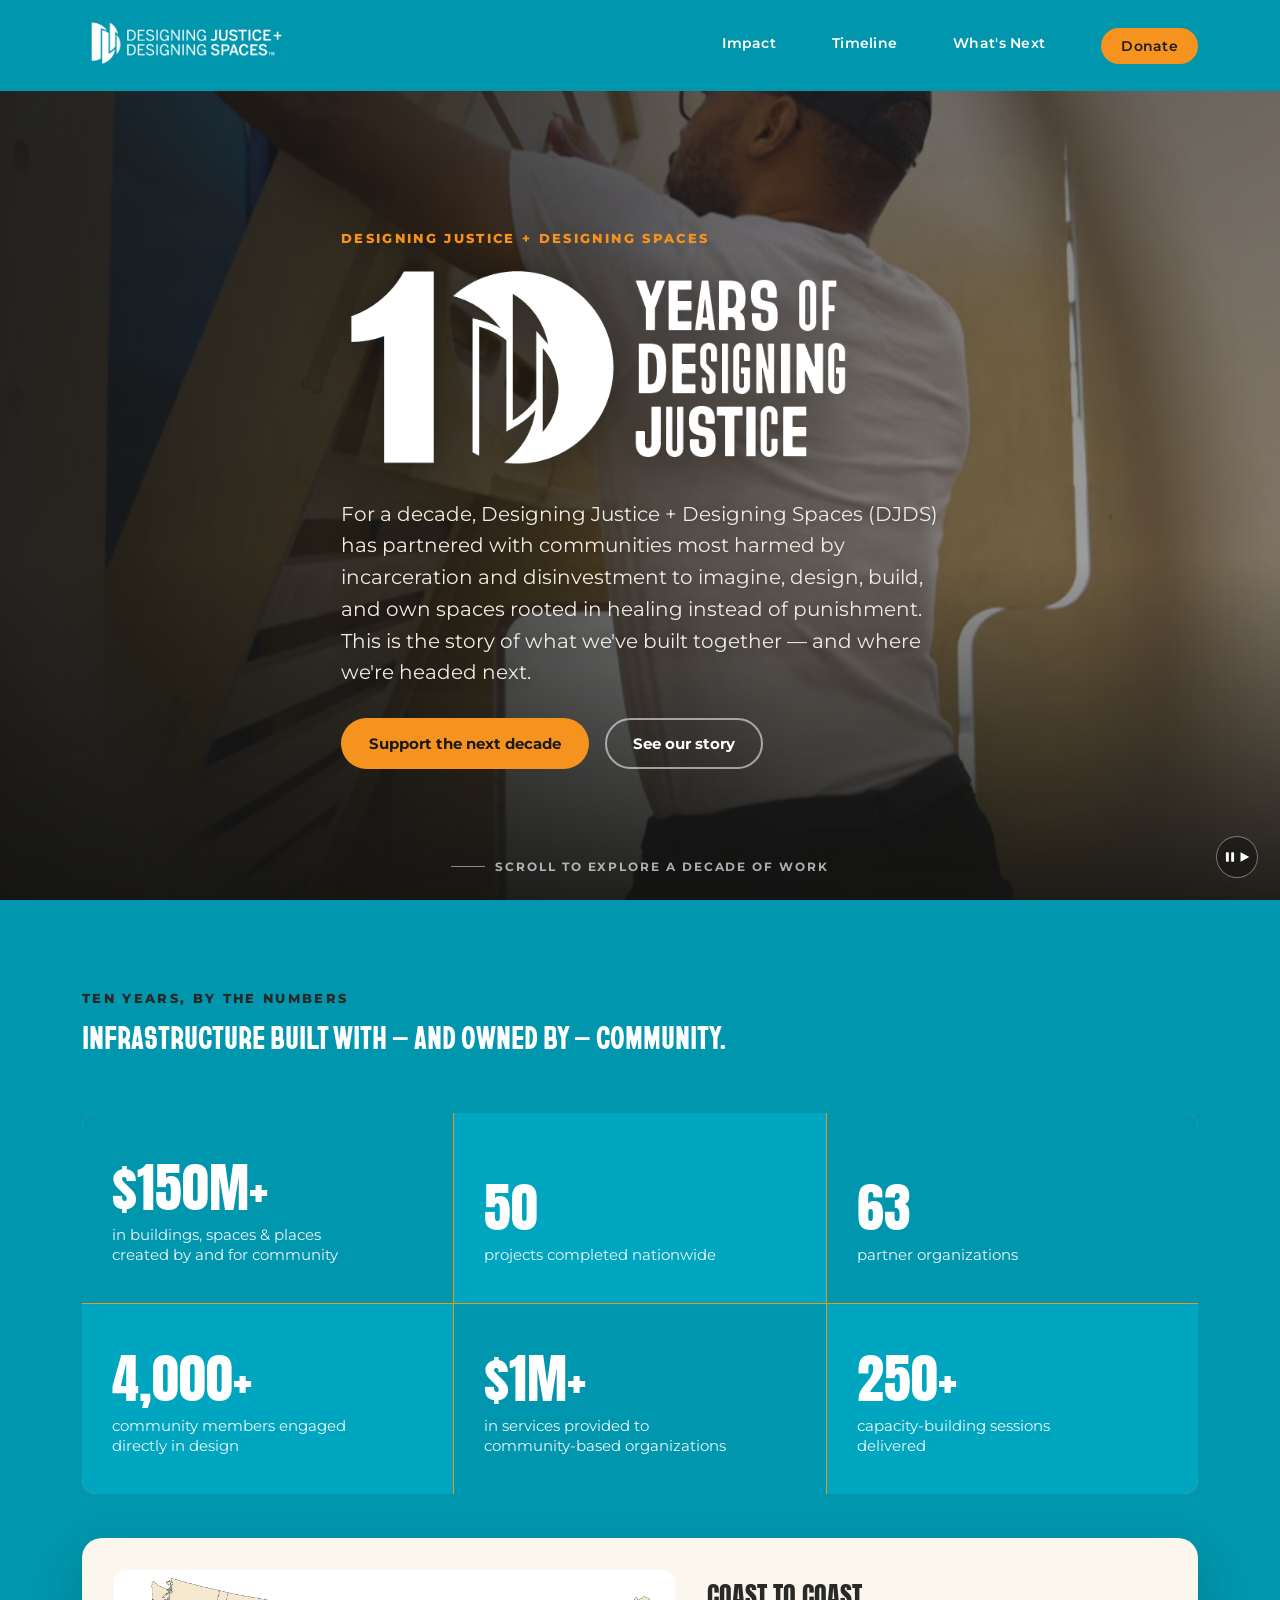
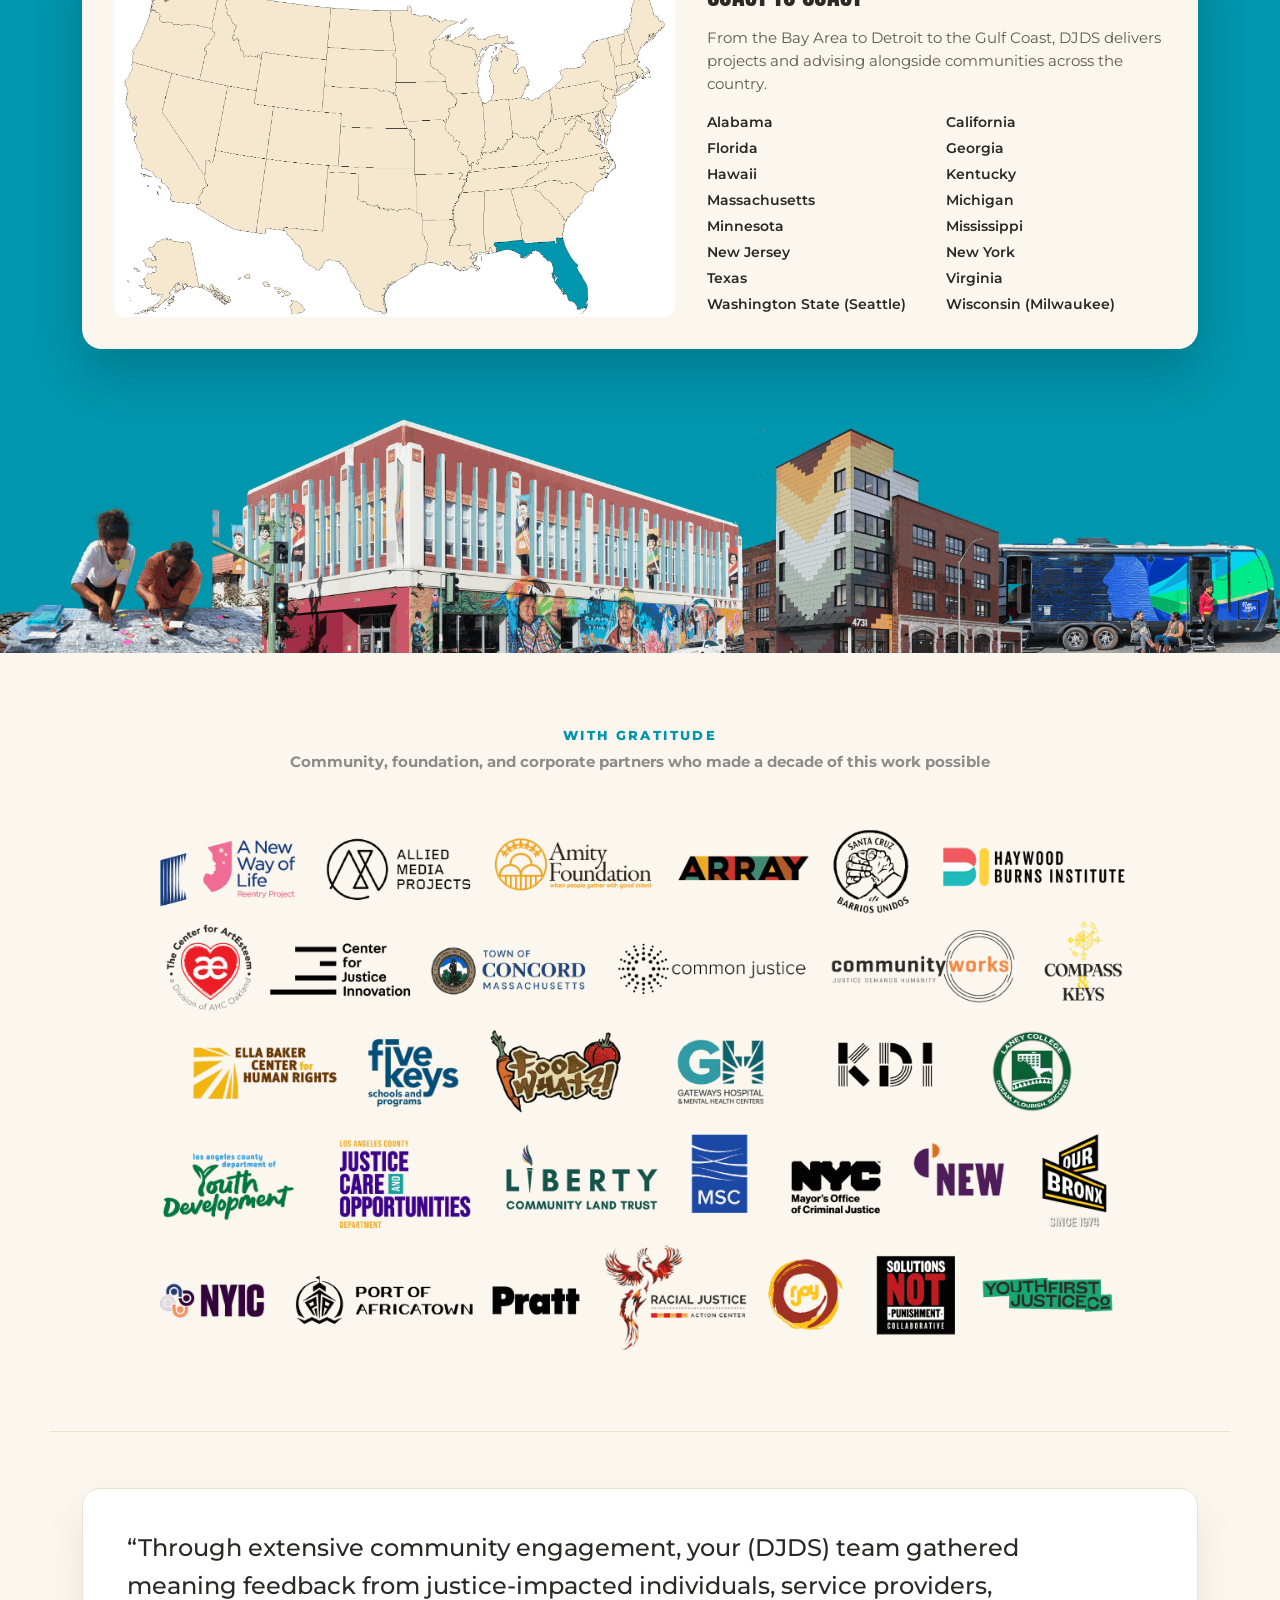
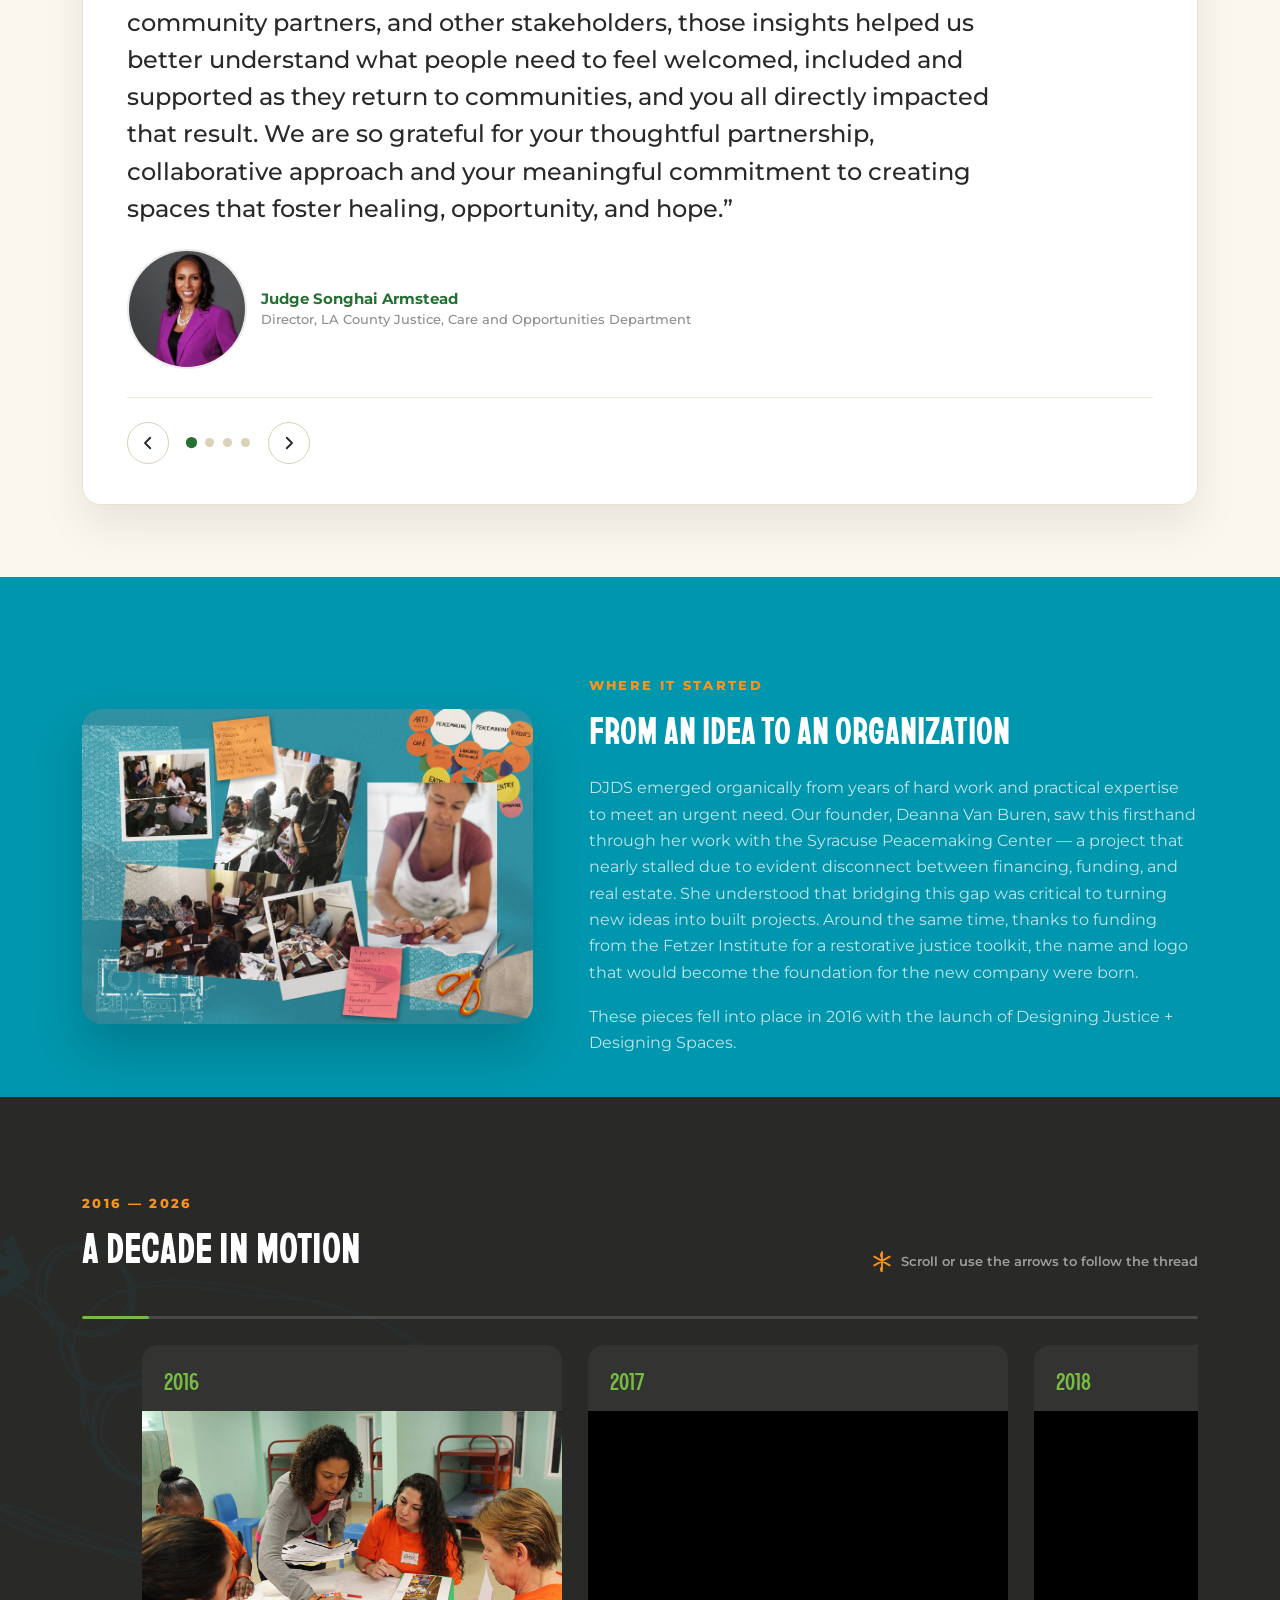
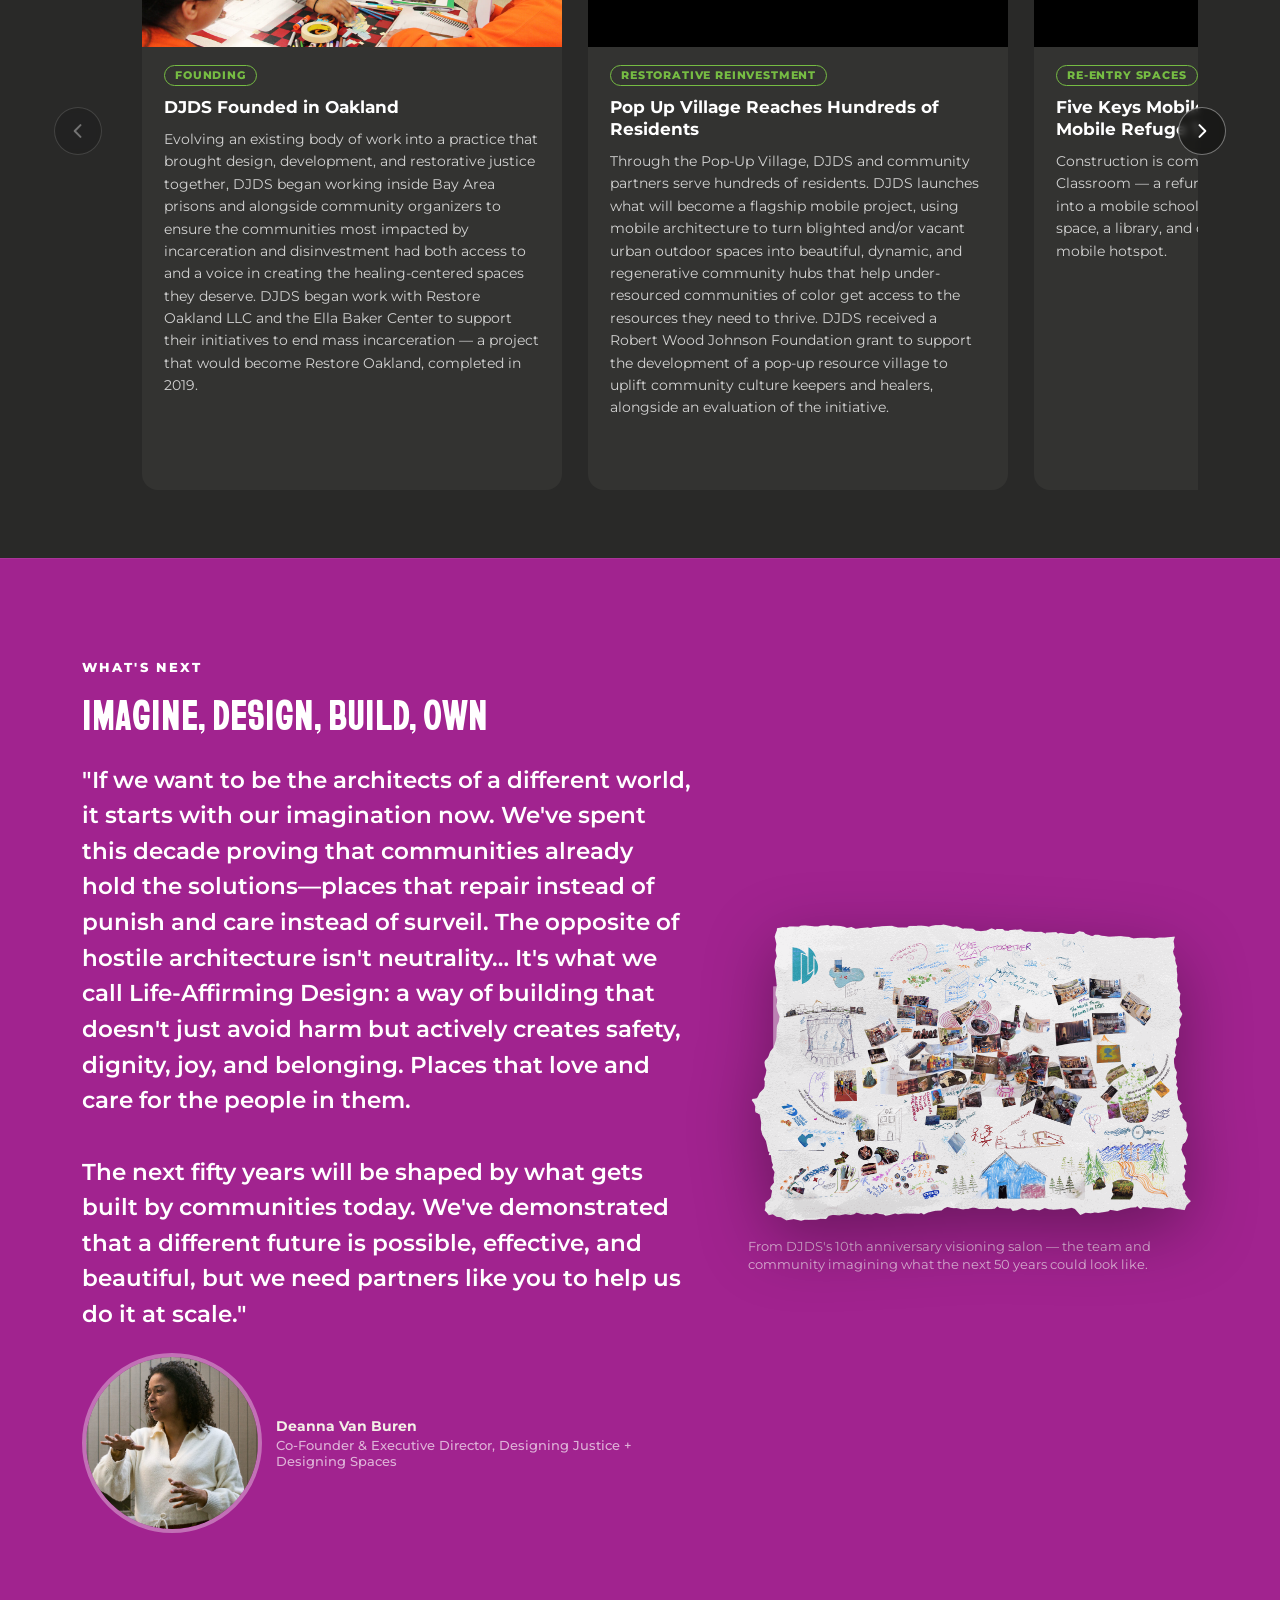
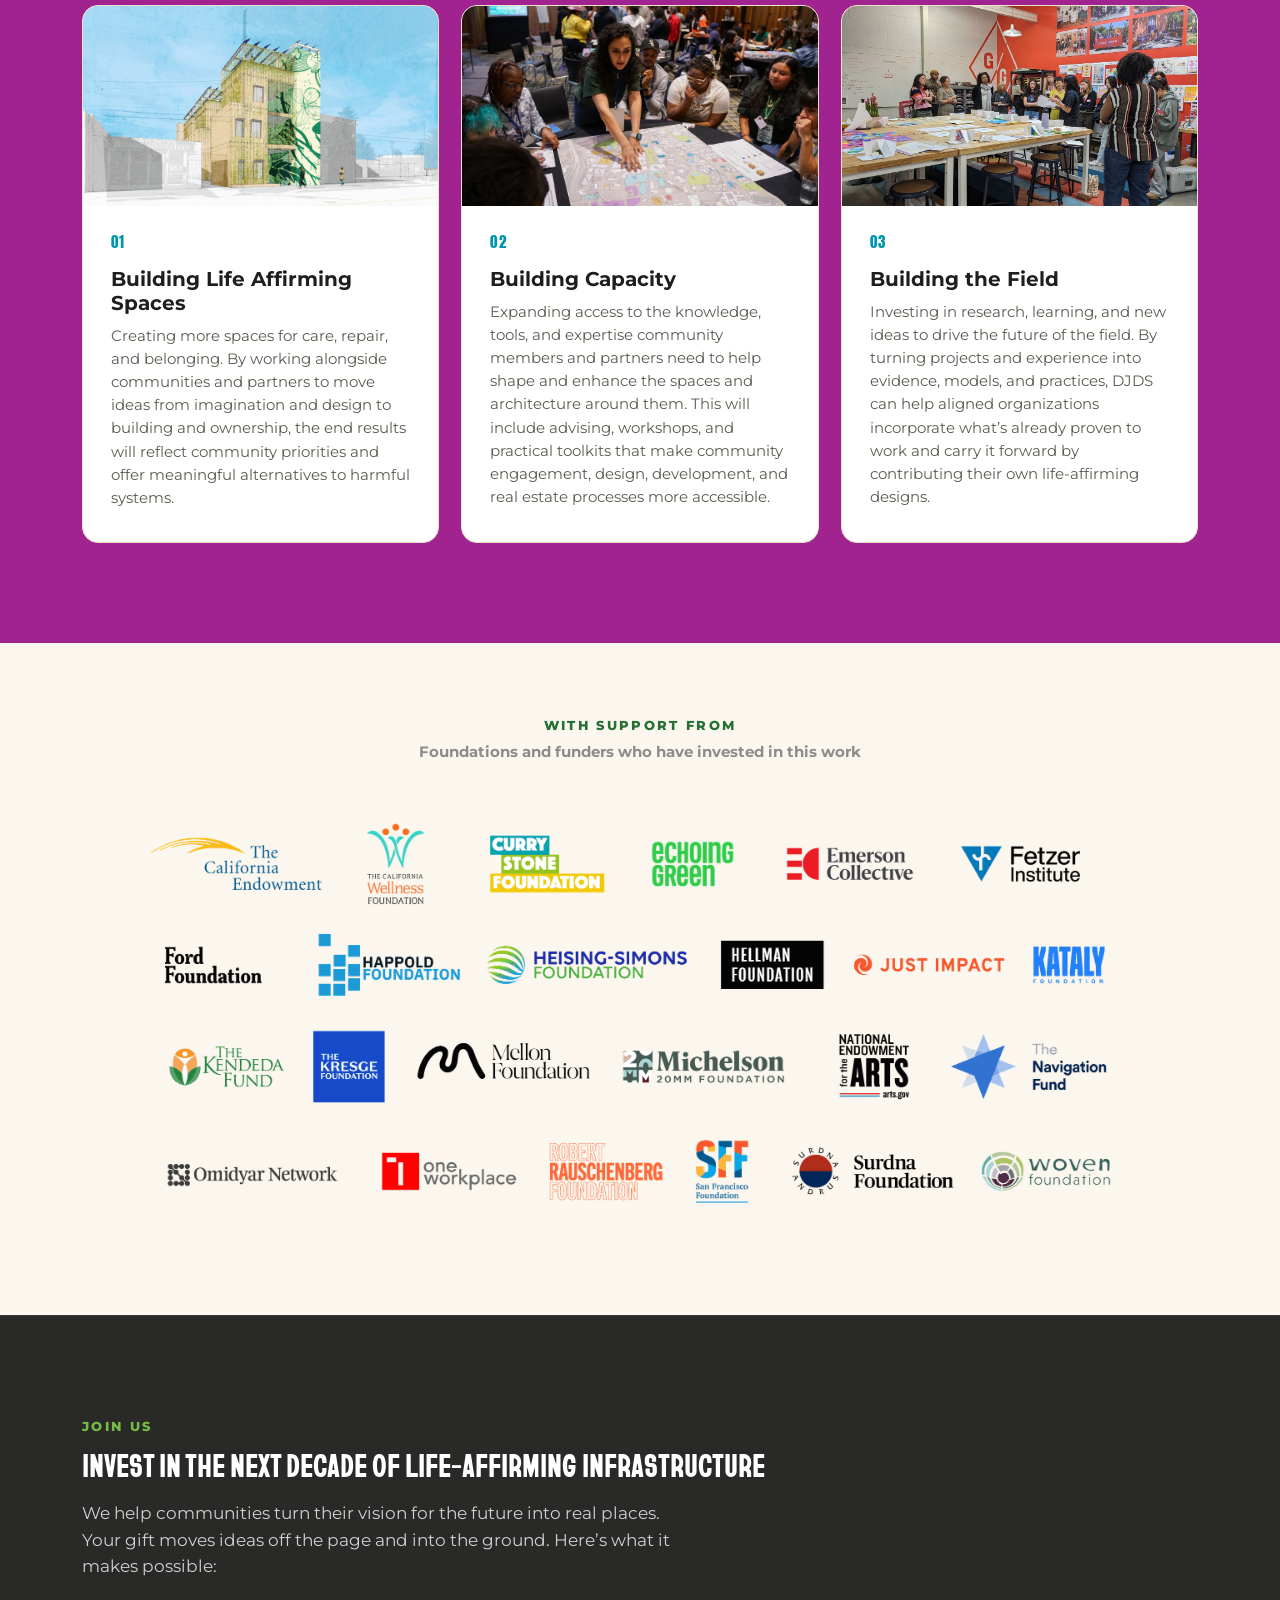
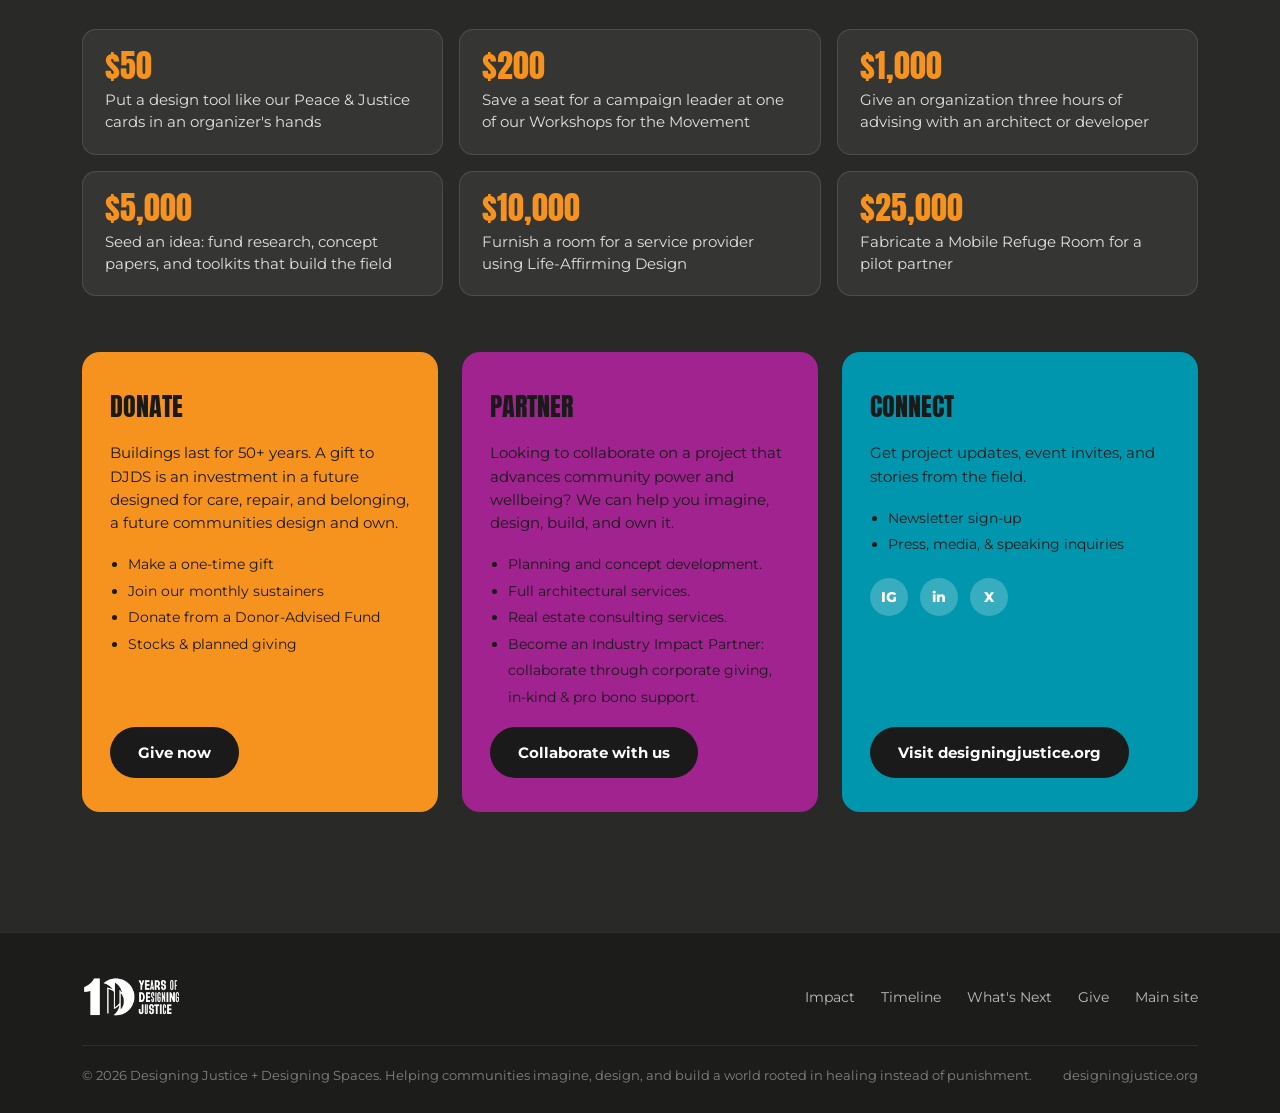
==== commit 42e730b5: "V11.2" ====
--- a/index.html
+++ b/index.html
@@ -139,32 +139,28 @@
 
       <div class="stats-map" data-reveal>
         <div class="stats-map-media">
-          <img src="assets/djds_project_map_v2.gif" alt="Animated map of the United States highlighting each place DJDS works. Teal marks places with projects: Northern California, Southern California, Michigan, New York, Massachusetts, New Jersey, Virginia, and Georgia &amp; Alabama. Purple marks places where DJDS provides advising: Wisconsin (Milwaukee), Mississippi, Texas, Kentucky, Minnesota, Hawaii, Florida, and Washington State (Seattle). A final frame shows all places together.">
+          <img src="assets/djds_project_map_v3.gif" alt="Animated map of the United States highlighting each state where DJDS works, one at a time in alphabetical order: Alabama, California, Florida, Georgia, Hawaii, Kentucky, Massachusetts, Michigan, Minnesota, Mississippi, New Jersey, New York, Texas, Virginia, Washington State (Seattle), and Wisconsin (Milwaukee). A final frame shows all of them together.">
         </div>
         <div class="stats-map-copy">
           <h3>Coast to coast</h3>
-          <p>From the Bay Area to Detroit to the Gulf Coast, DJDS delivers projects and advising alongside communities across the country. The map cycles through each place — teal for projects, purple for advising:</p>
-          <h4 class="legend-group" style="--sw:var(--teal)"><span class="swatch" aria-hidden="true"></span>Projects</h4>
+          <p>From the Bay Area to Detroit to the Gulf Coast, DJDS delivers projects and advising alongside communities across the country.</p>
           <ul class="stats-map-legend">
-            <li>Northern California</li>
-            <li>Southern California</li>
-            <li>Georgia &amp; Alabama</li>
+            <li>Alabama</li>
+            <li>California</li>
+            <li>Florida</li>
+            <li>Georgia</li>
+            <li>Hawaii</li>
+            <li>Kentucky</li>
+            <li>Massachusetts</li>
+            <li>Michigan</li>
+            <li>Minnesota</li>
+            <li>Mississippi</li>
+            <li>New Jersey</li>
             <li>New York</li>
-            <li>Michigan</li>
-            <li>Massachusetts</li>
-            <li>New Jersey</li>
+            <li>Texas</li>
             <li>Virginia</li>
-          </ul>
-          <h4 class="legend-group" style="--sw:#A1238F"><span class="swatch" aria-hidden="true"></span>Advising</h4>
-          <ul class="stats-map-legend">
+            <li>Washington State (Seattle)</li>
             <li>Wisconsin (Milwaukee)</li>
-            <li>Mississippi</li>
-            <li>Texas</li>
-            <li>Kentucky</li>
-            <li>Minnesota</li>
-            <li>Hawaii</li>
-            <li>Florida</li>
-            <li>Washington State (Seattle)</li>
           </ul>
         </div>
       </div>
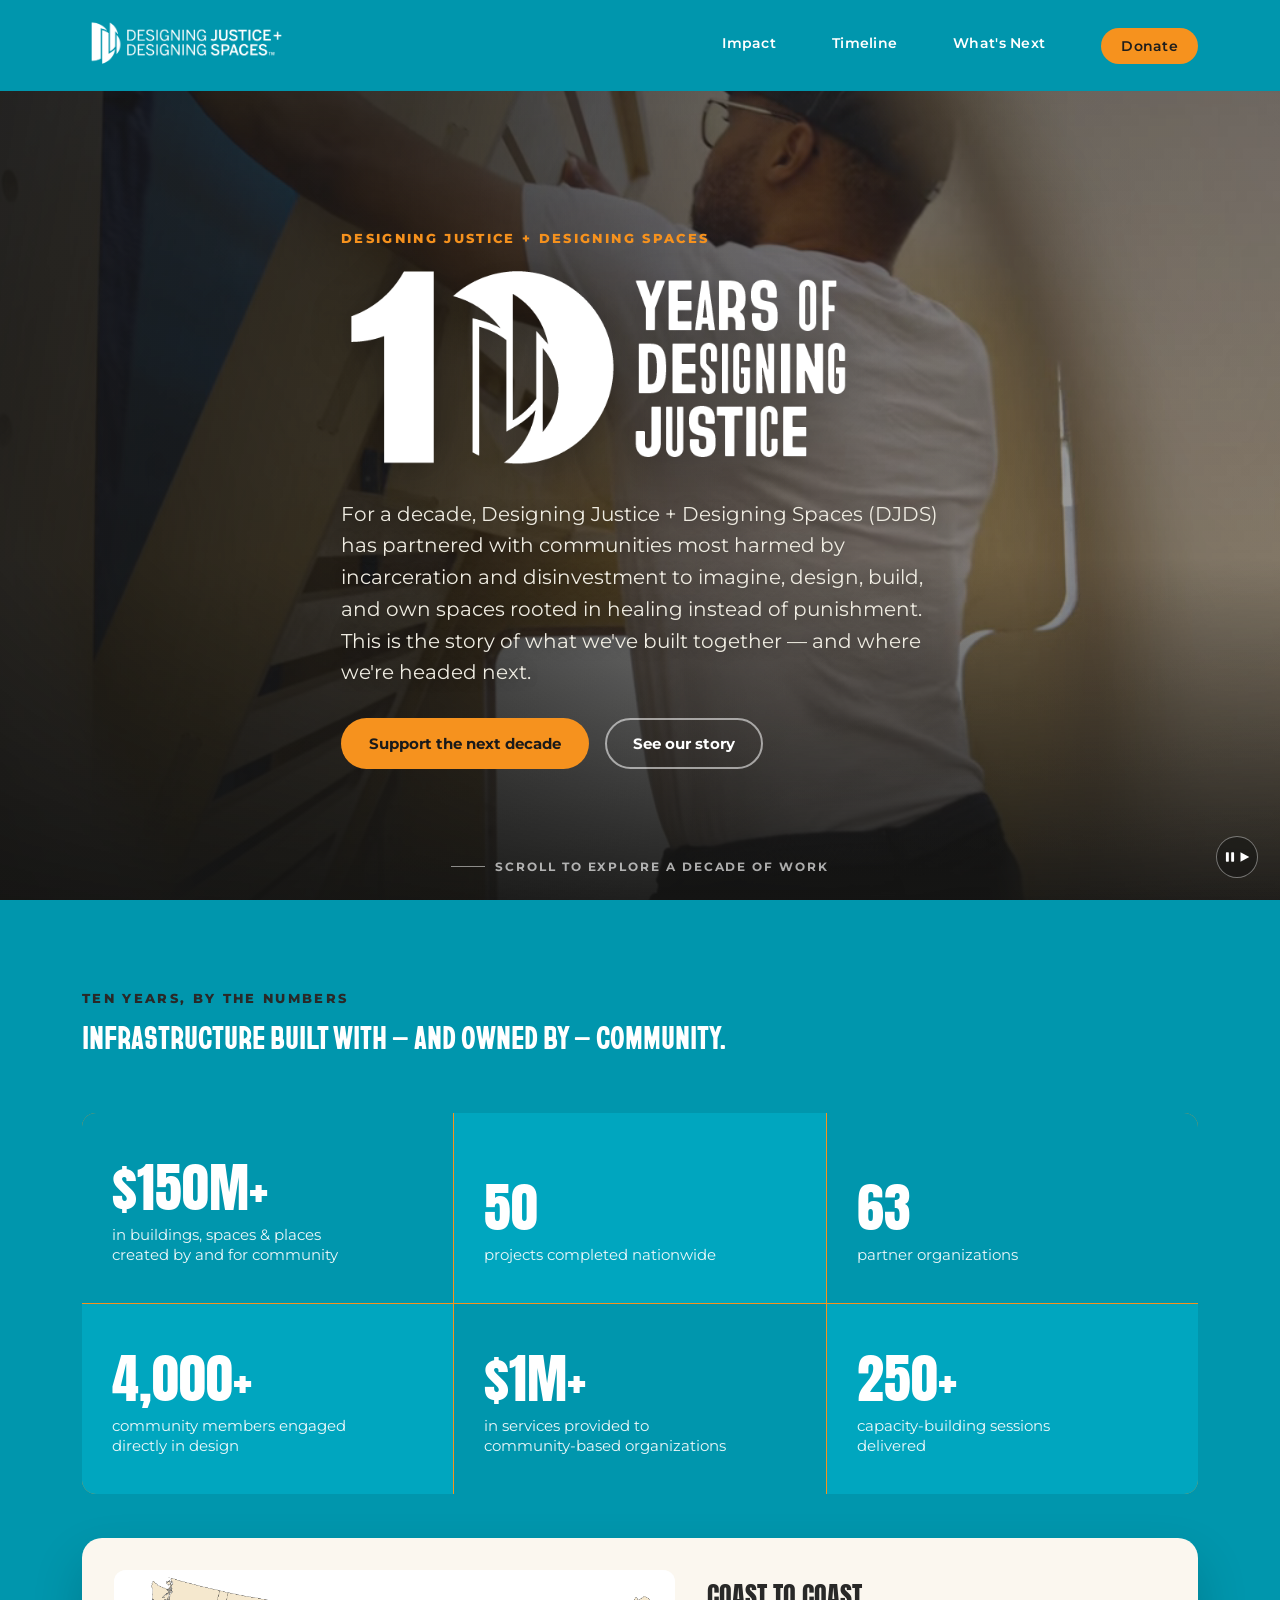
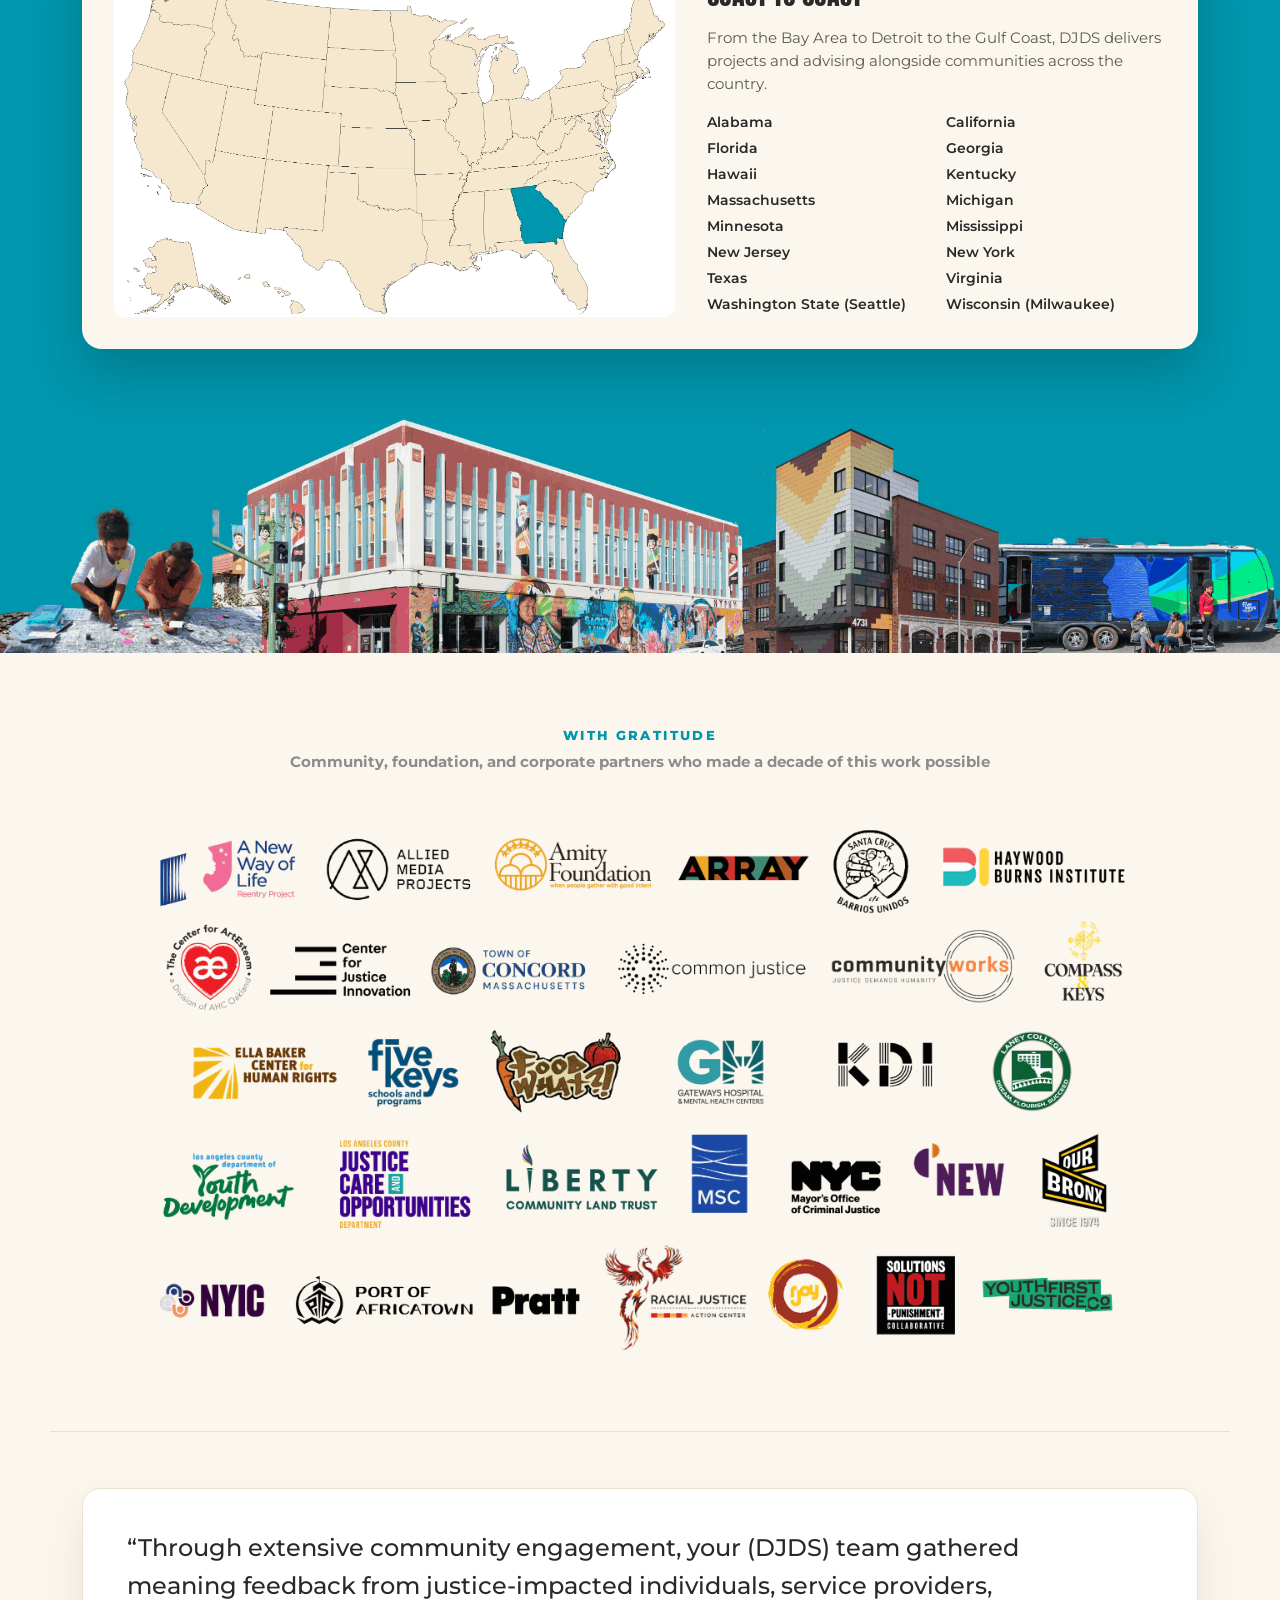
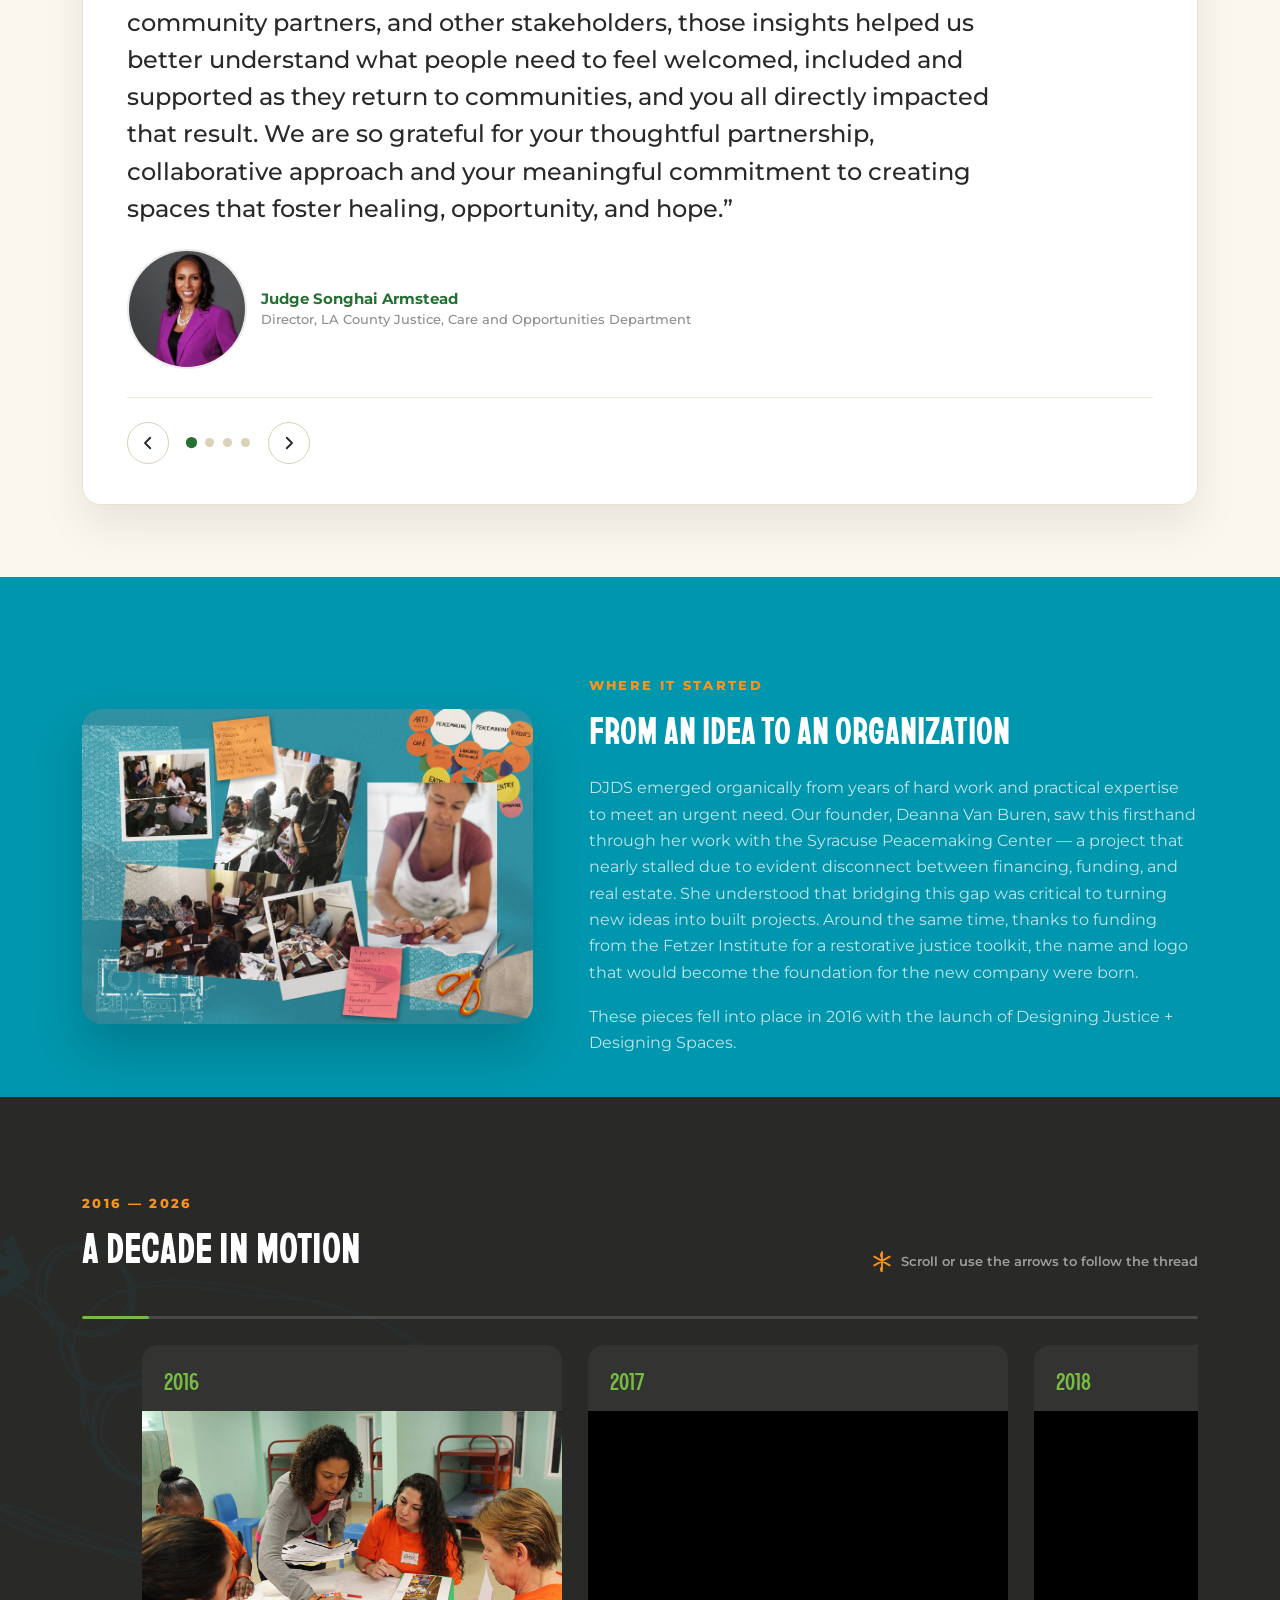
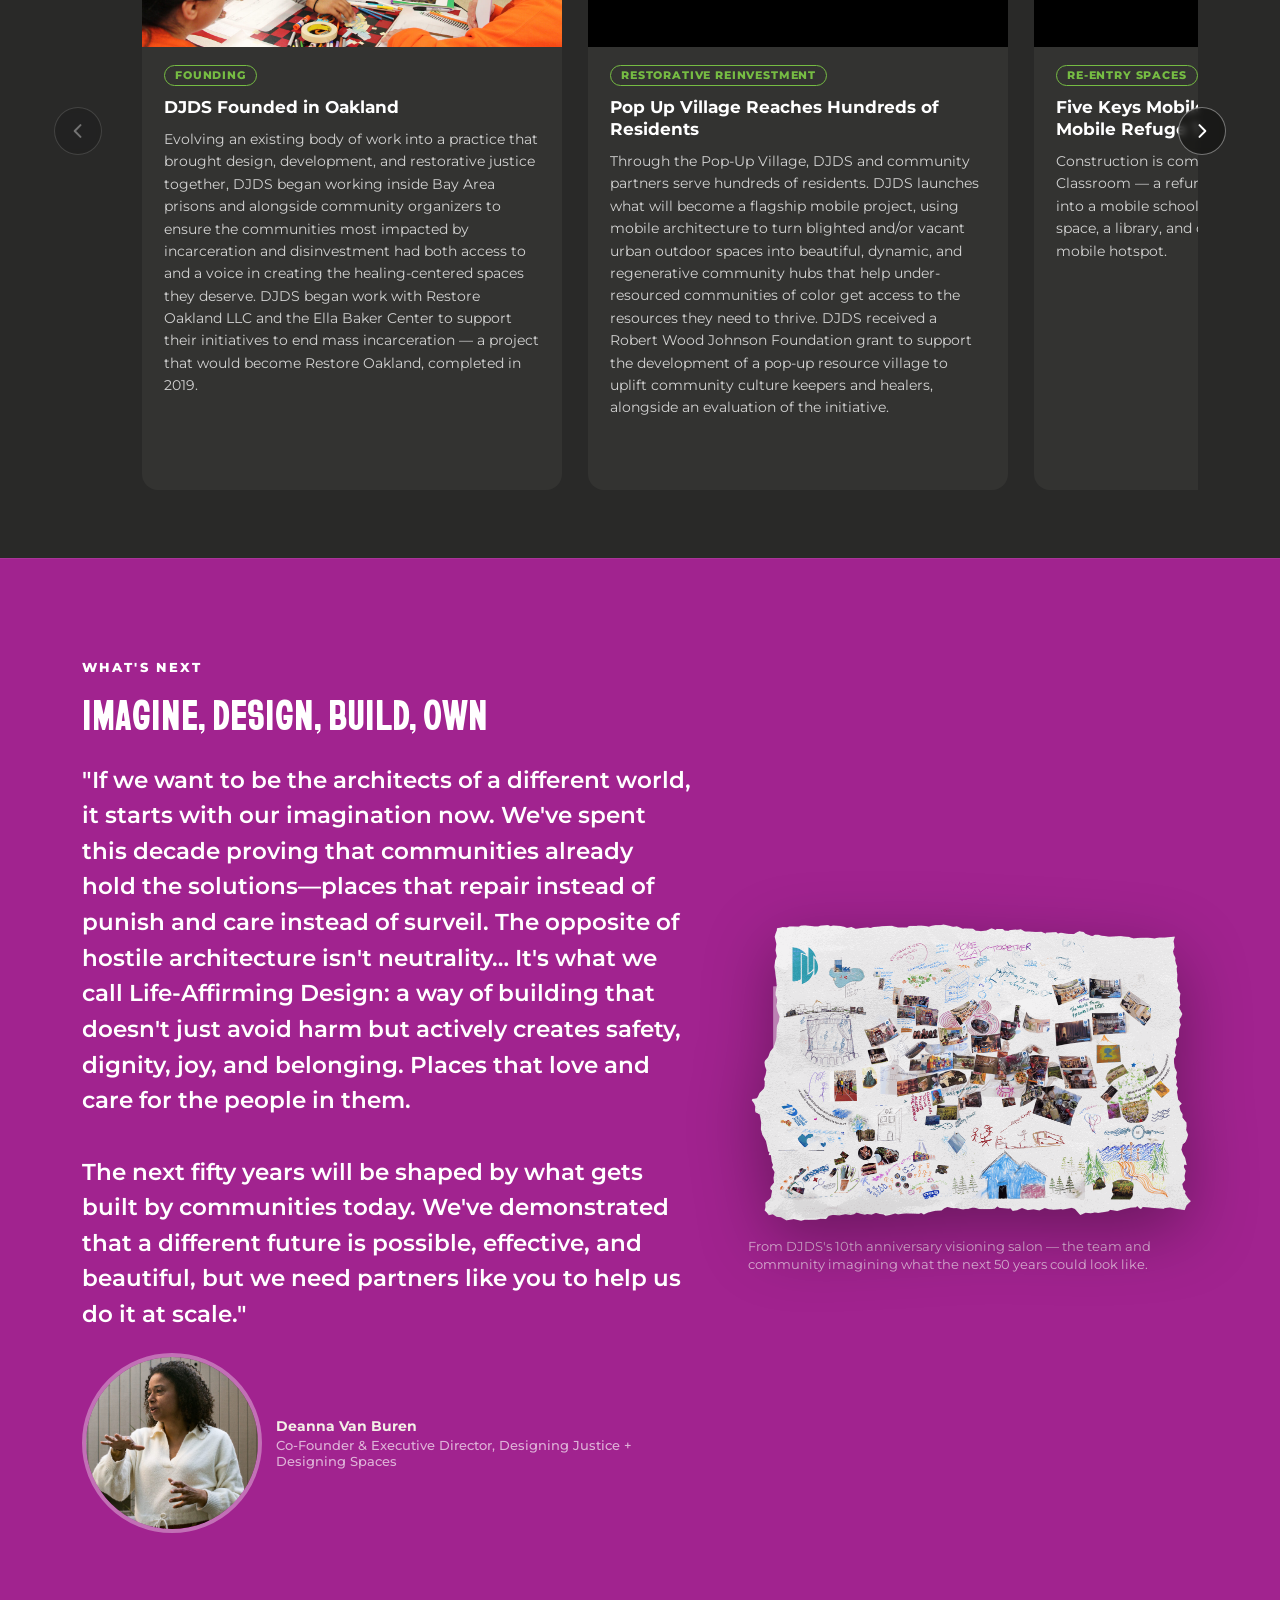
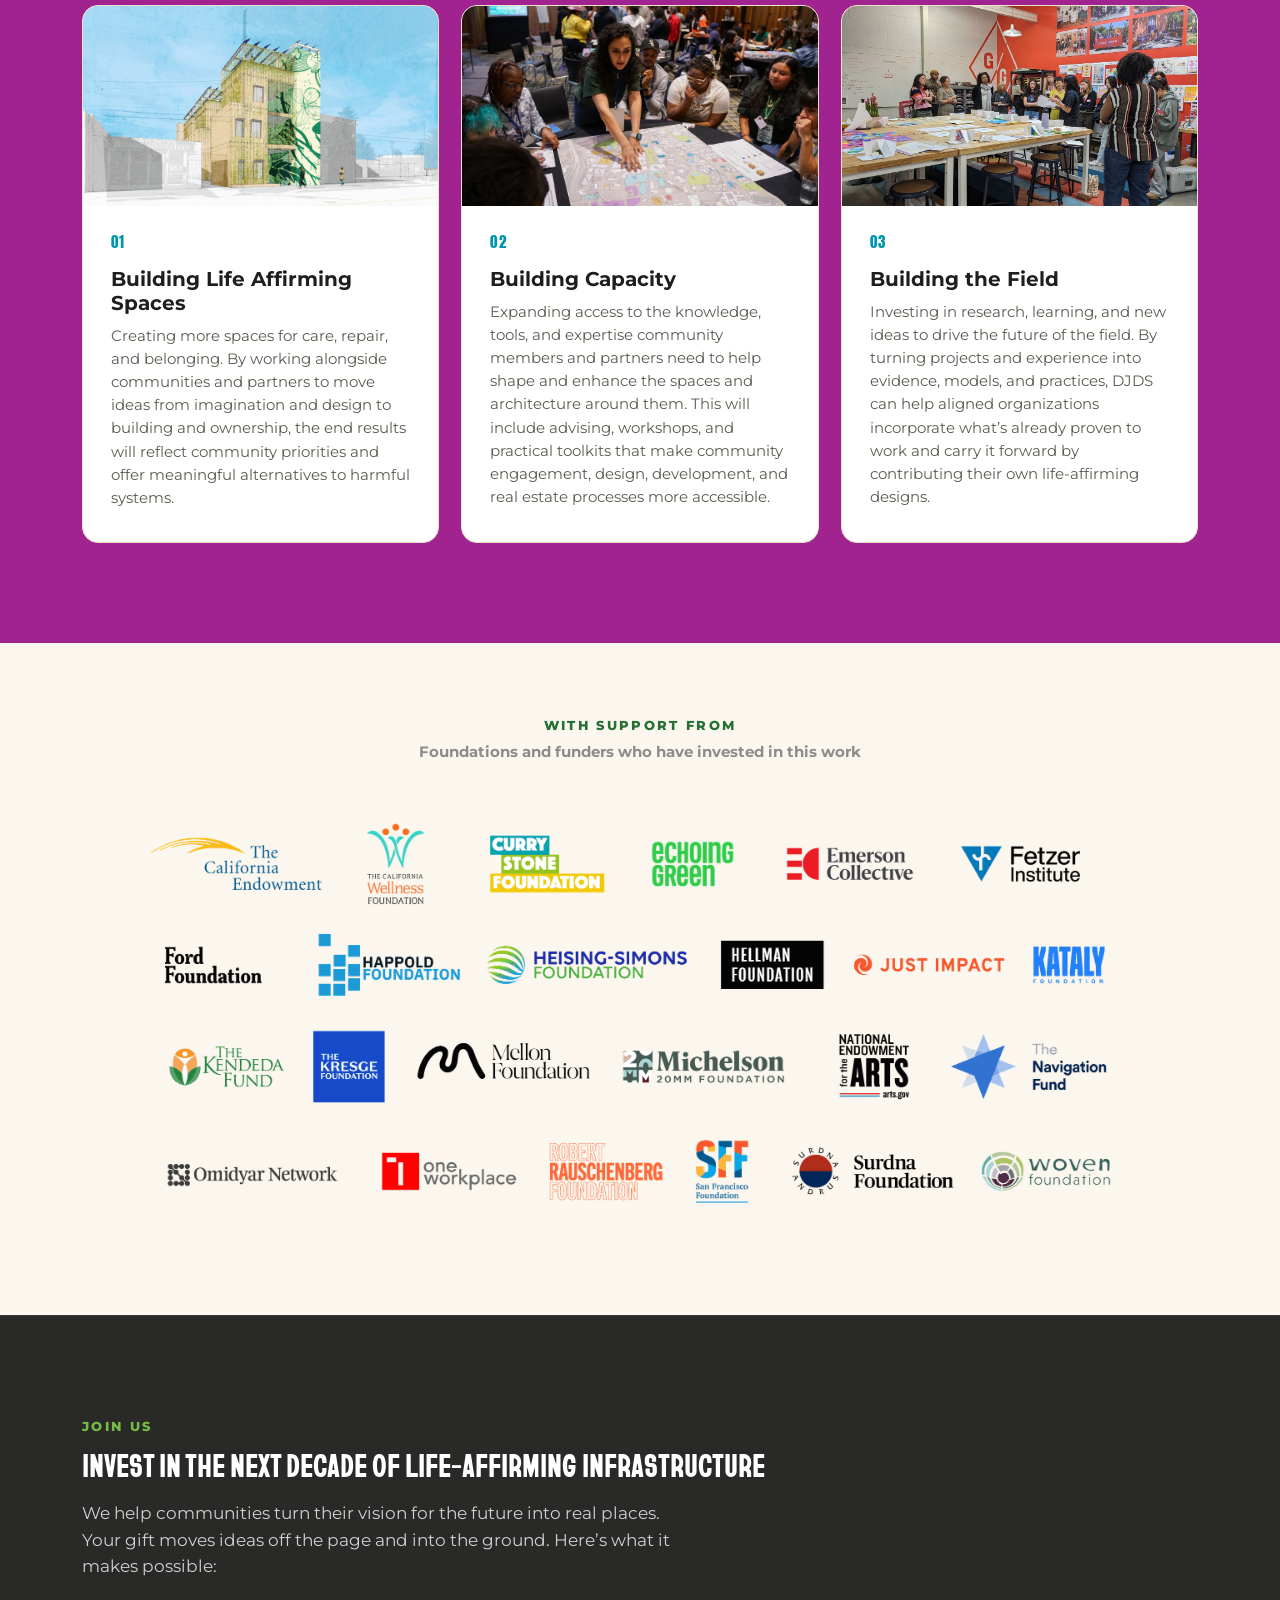
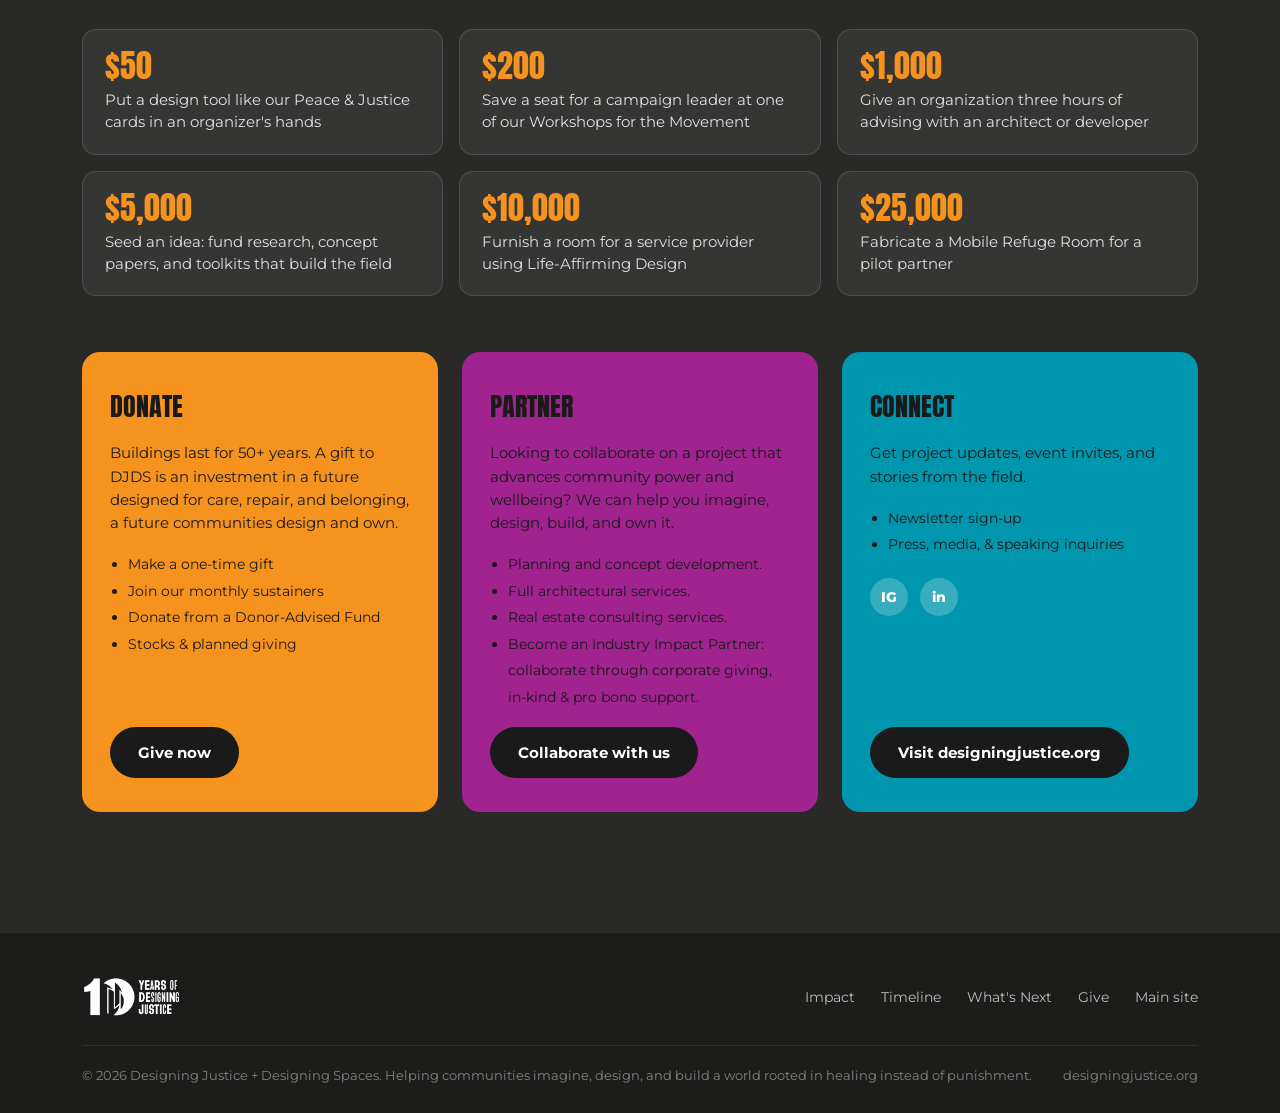
==== commit d1a1fe13: "11.3" ====
--- a/index.html
+++ b/index.html
@@ -647,9 +647,8 @@
             <li>Press, media, &amp; speaking inquiries</li>
           </ul>
           <div class="social-row" aria-label="Social media">
-            <a href="#" aria-label="Instagram">IG</a>
-            <a href="#" aria-label="LinkedIn">in</a>
-            <a href="#" aria-label="X / Twitter">X</a>
+            <a href="https://www.instagram.com/designingjustice/" target="_blank" rel="noopener" aria-label="Instagram">IG</a>
+            <a href="https://www.linkedin.com/company/designing-justice-designing-spaces" target="_blank" rel="noopener" aria-label="LinkedIn">in</a>
           </div>
           <a class="btn" href="https://designingjustice.org" target="_blank" rel="noopener">Visit designingjustice.org</a>
         </div>
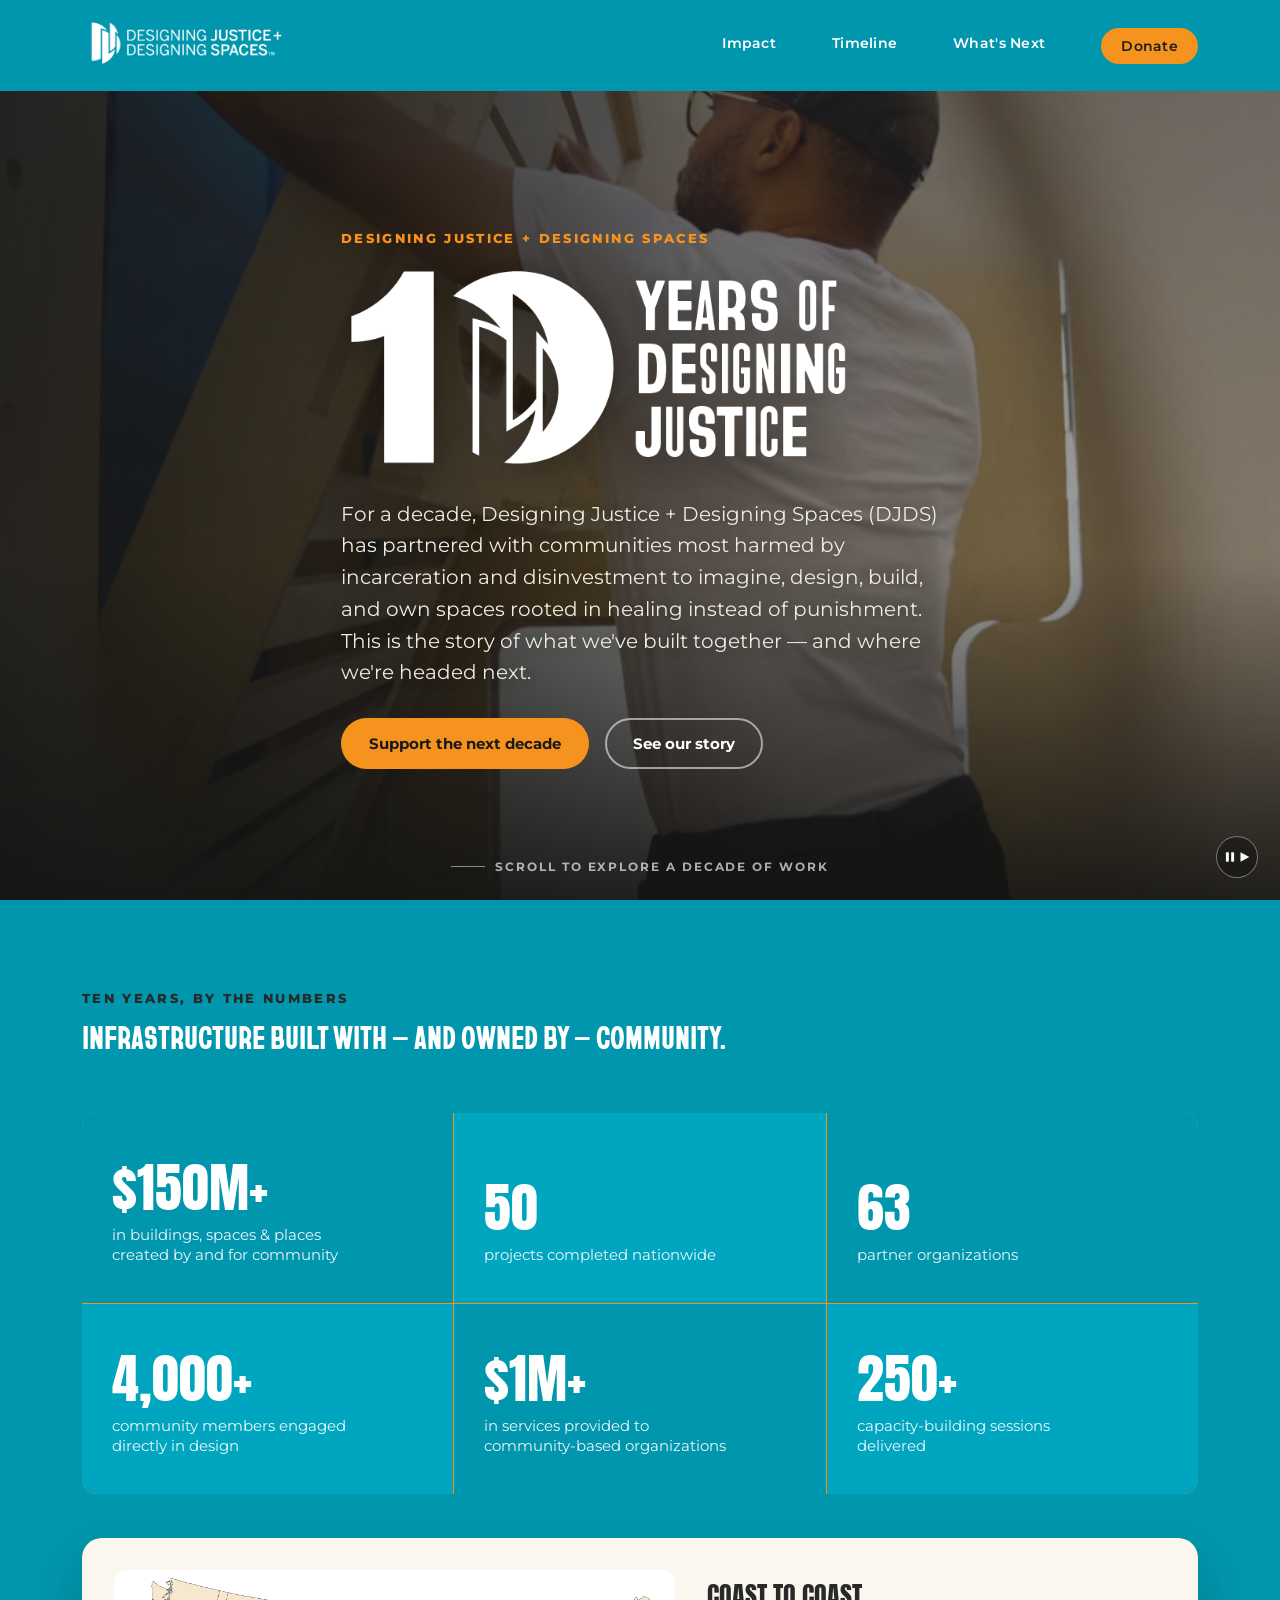
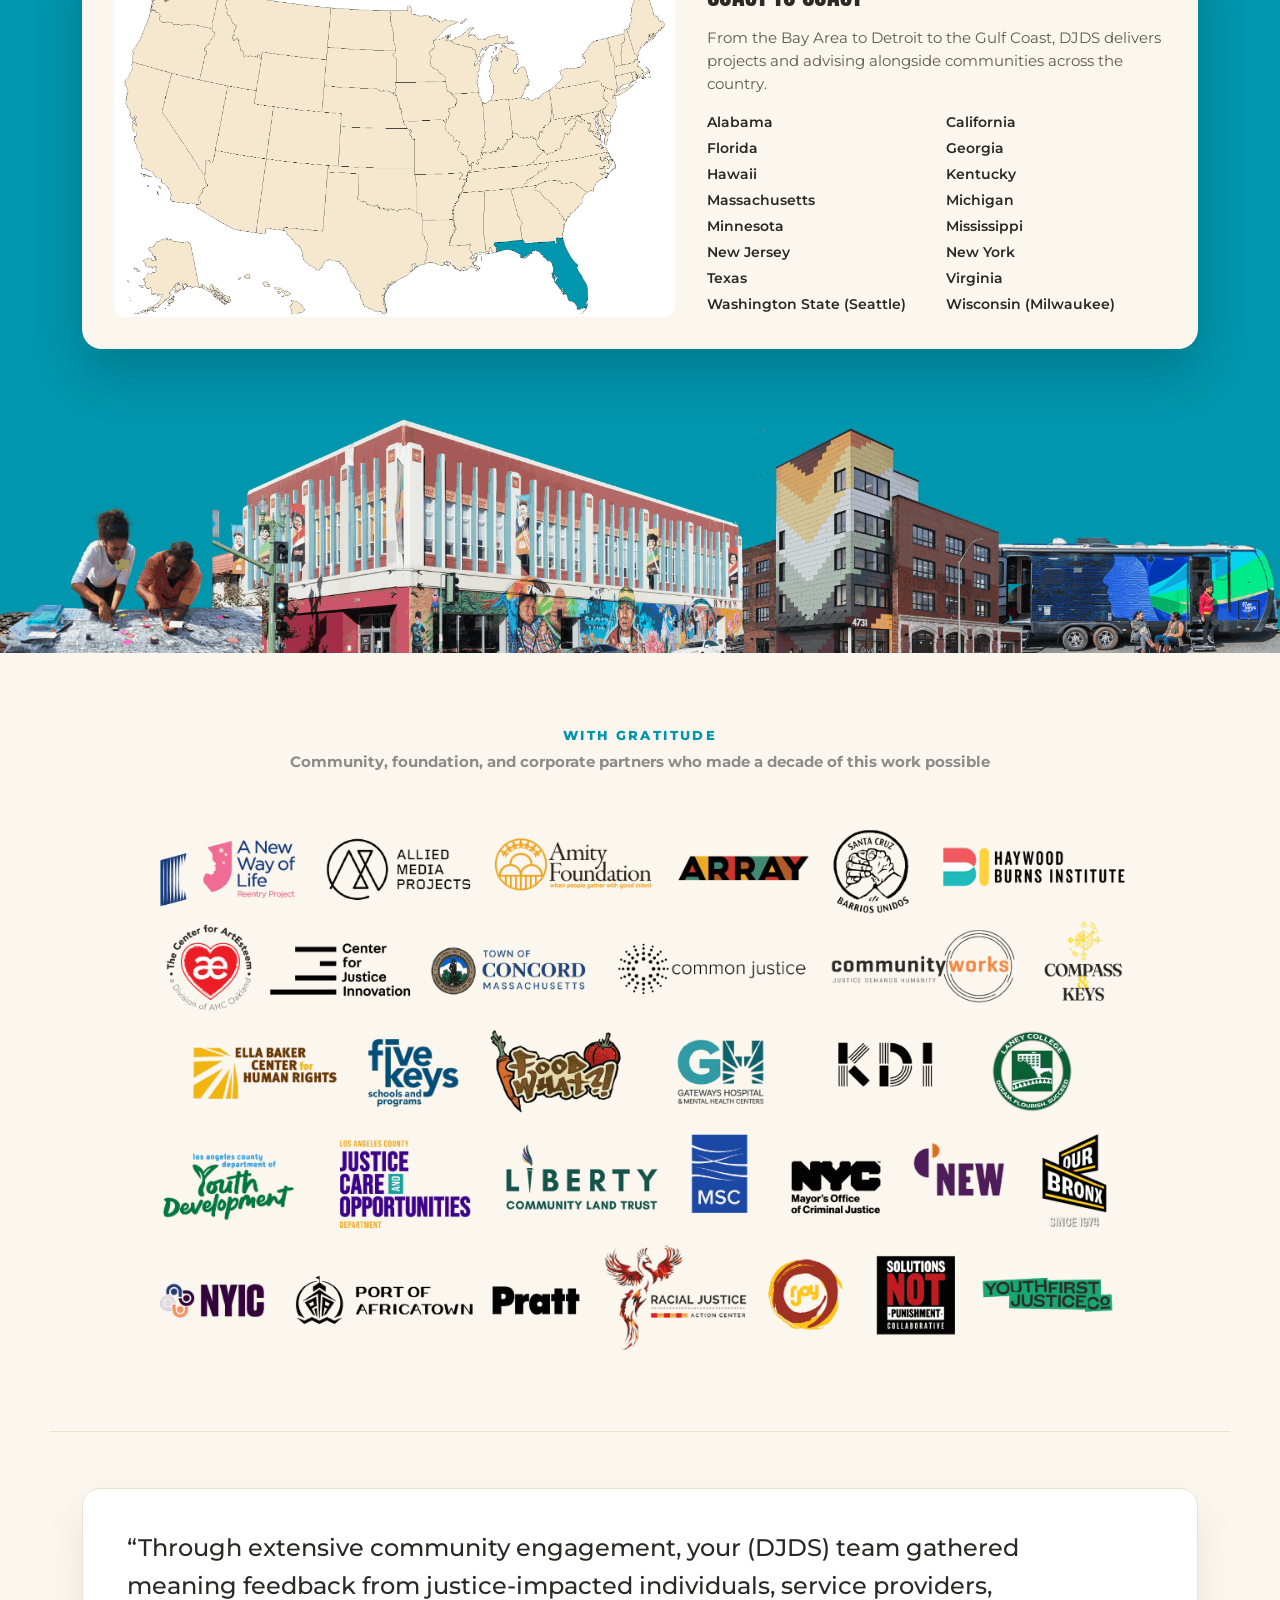
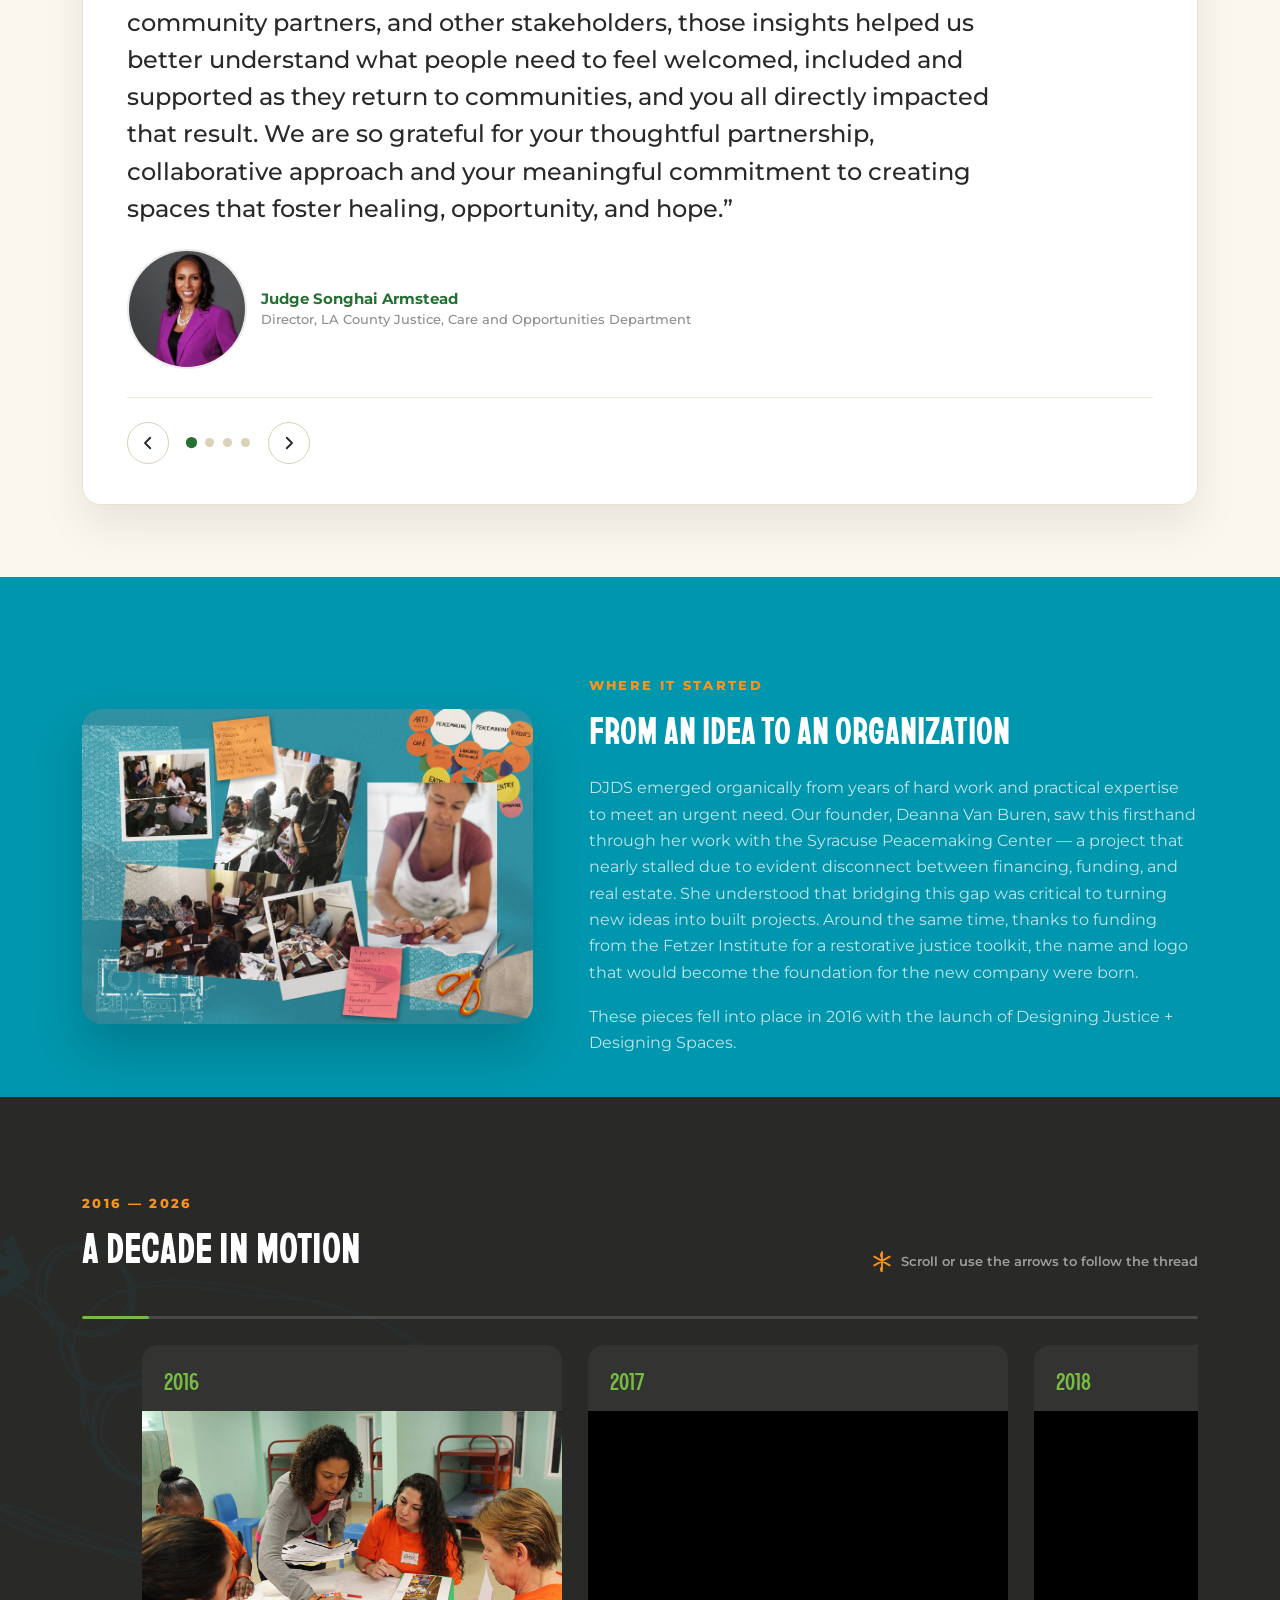
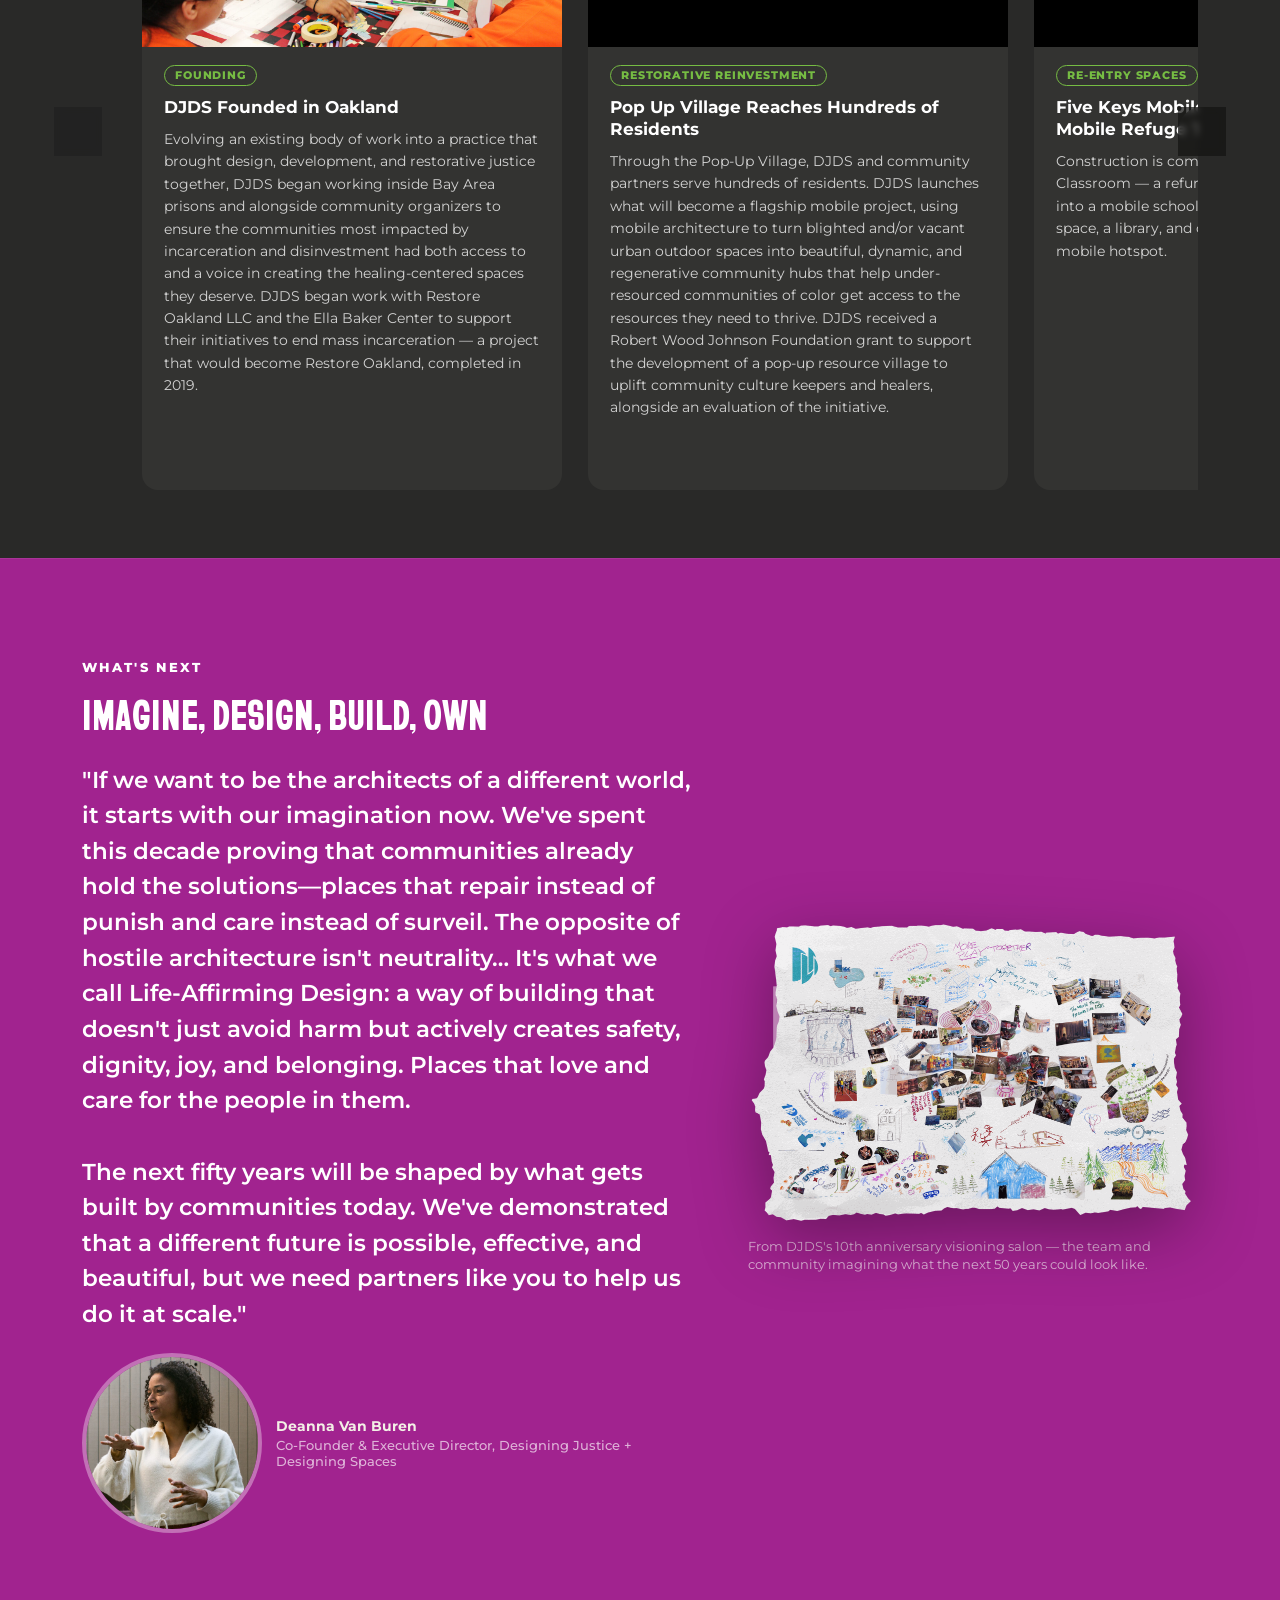
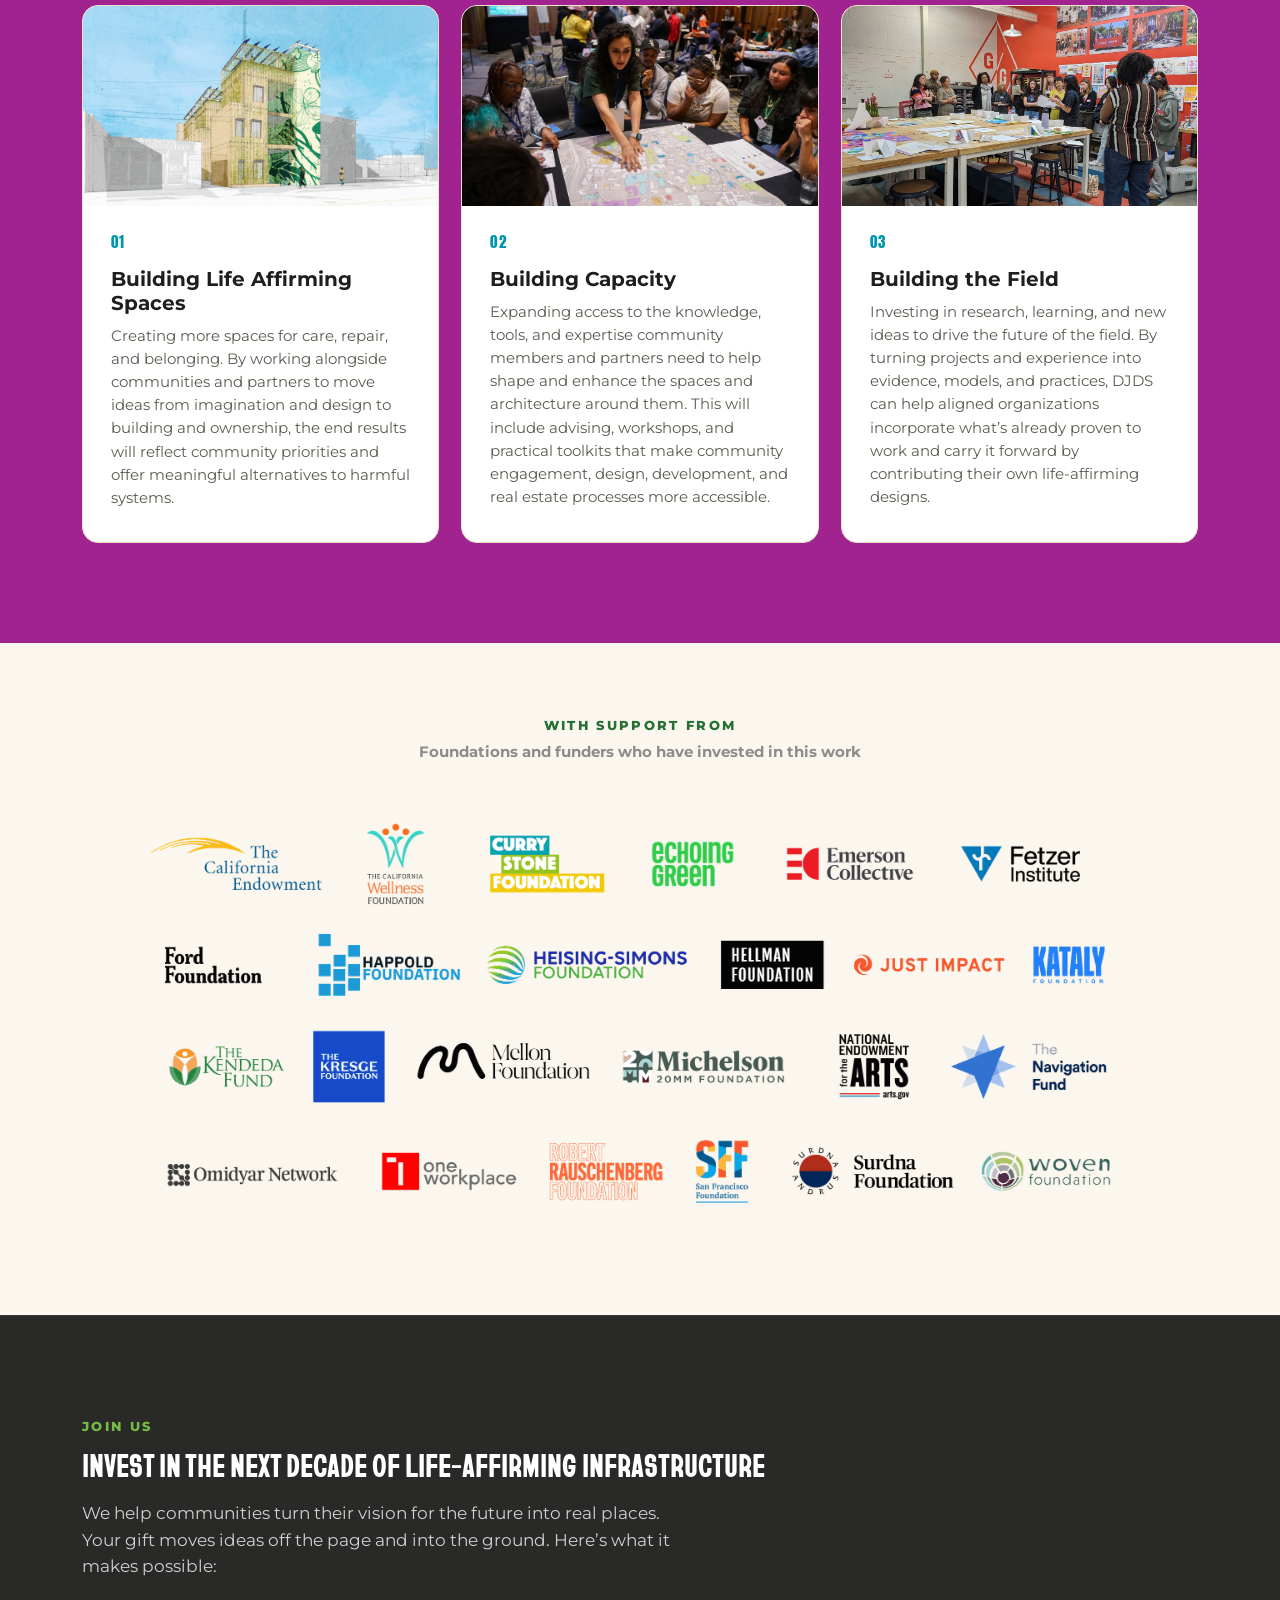
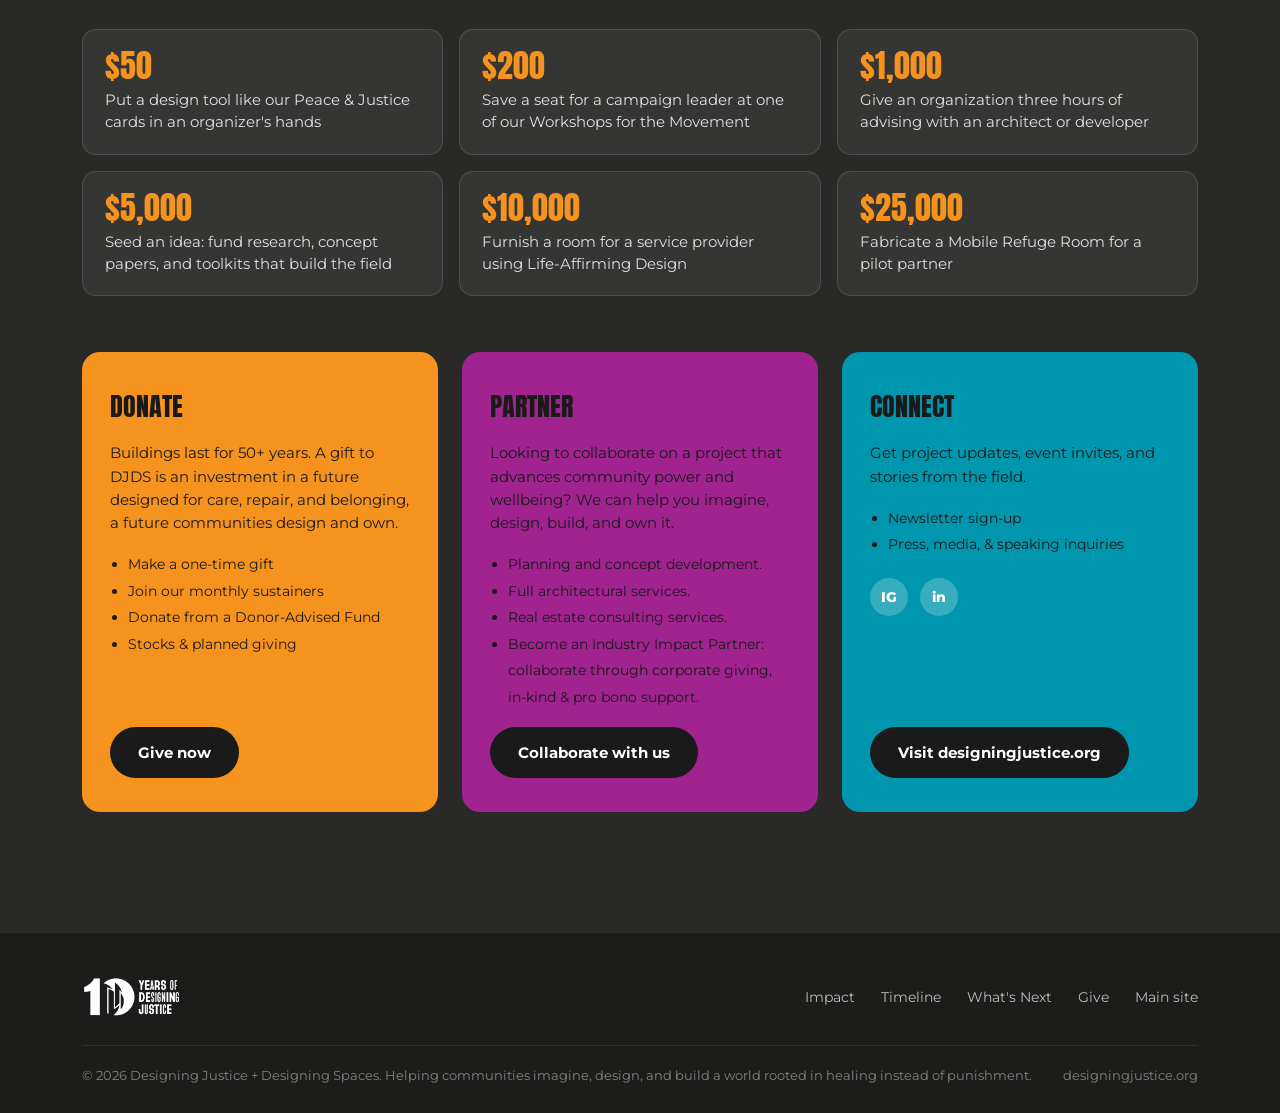
==== commit 99592dfe: "v11.4" ====
--- a/index.html
+++ b/index.html
@@ -406,6 +406,16 @@
         </article>
 
         <article class="tl-card">
+          <span class="tl-year">2021</span>
+          <div class="tl-media"><img src="assets/2021_Essex_Toolkit.jpg" alt="The Trust-Building through Environmental Design: A Design Guidelines Toolkit, shown as a closed cover and an open spread with the Executive Summary and a workshop floor-plan with sticky notes." loading="lazy"></div>
+          <div class="tl-body">
+            <span class="tl-tag">Research</span>
+            <h3>Essex County Shooting Response Pilot</h3>
+            <p>DJDS launches research on spaces where survivors of violence engage with justice professionals. Findings from this work informed design recommendations for Essex County Prosecutor's Offices, which were included in the Trust-Building Through Environmental Design Toolkit.</p>
+          </div>
+        </article>
+
+        <article class="tl-card">
           <span class="tl-year">2023</span>
           <div class="tl-media"><img src="https://designingjustice.org/wp-content/uploads/Main-Page_Thumbnail_Crenshaw.jpg" alt="Crenshaw Affordable Housing in Leimert Park, Los Angeles." loading="lazy"></div>
           <div class="tl-body">
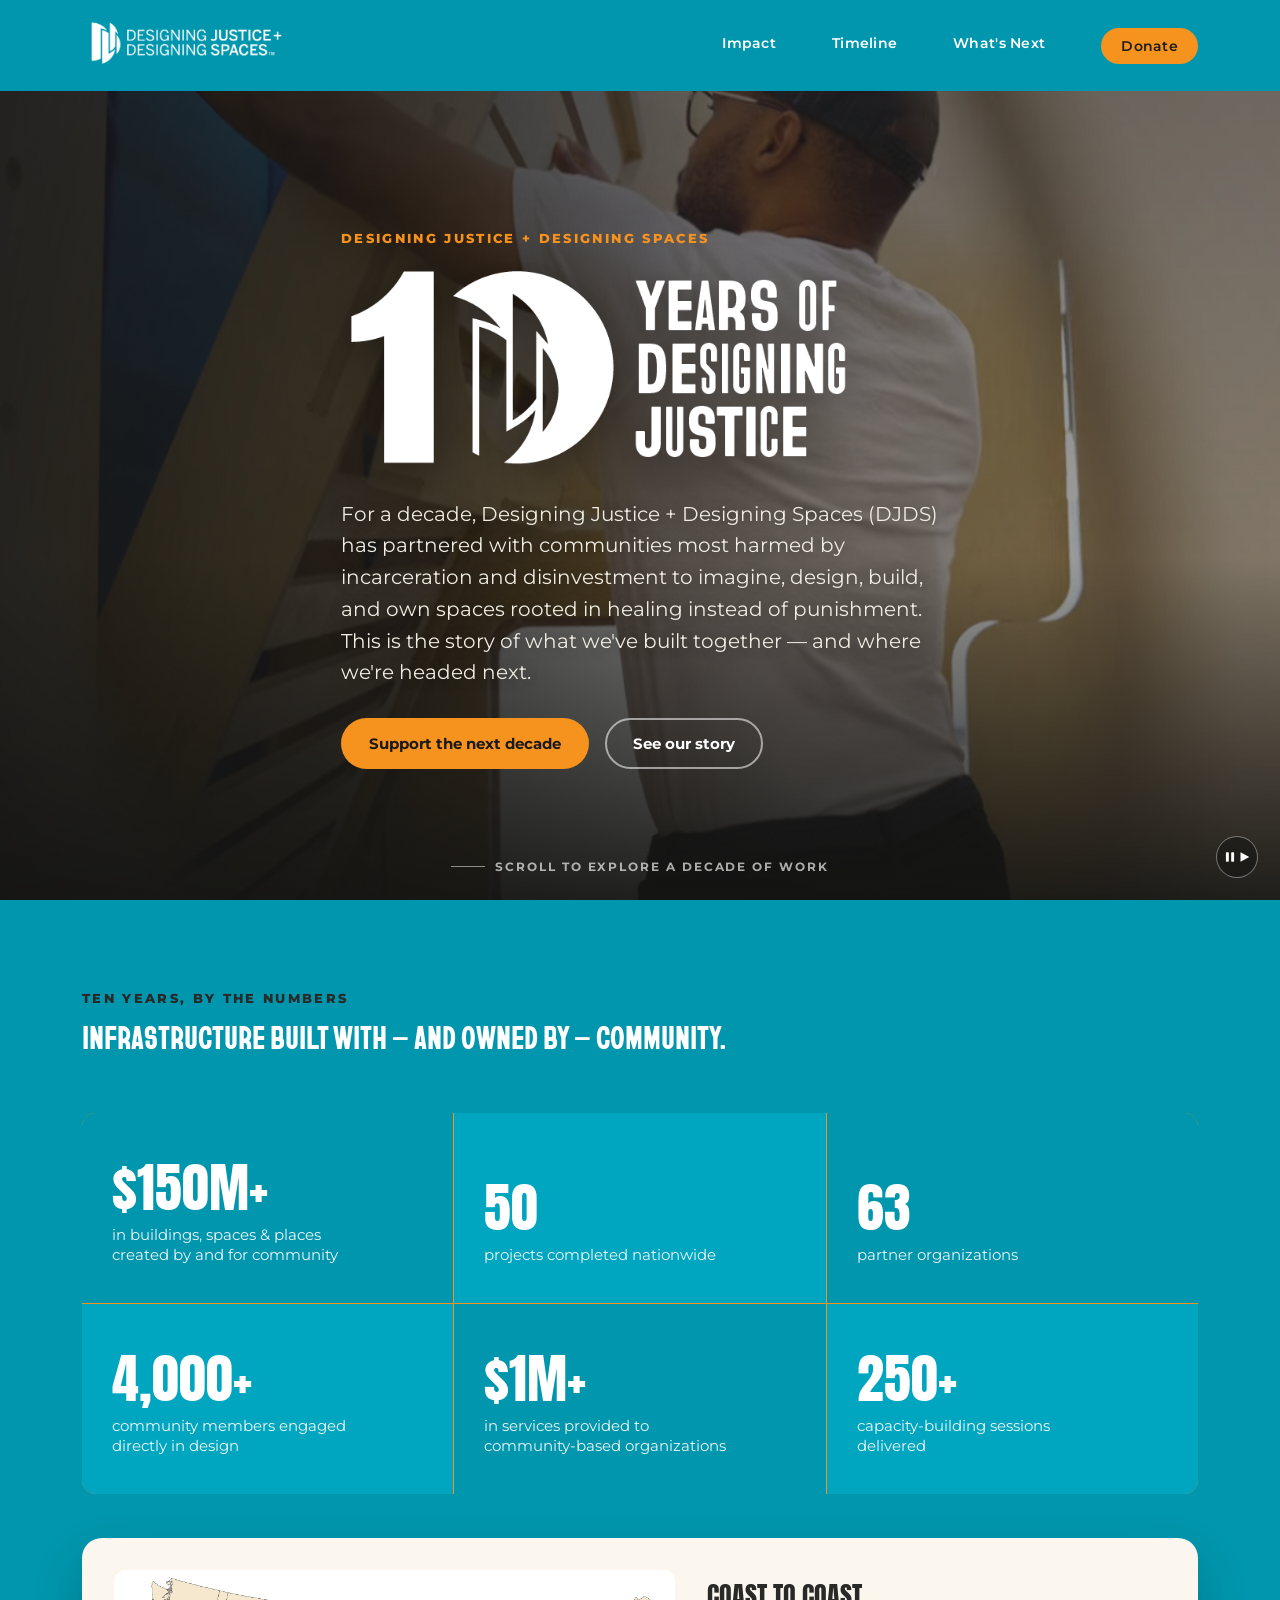
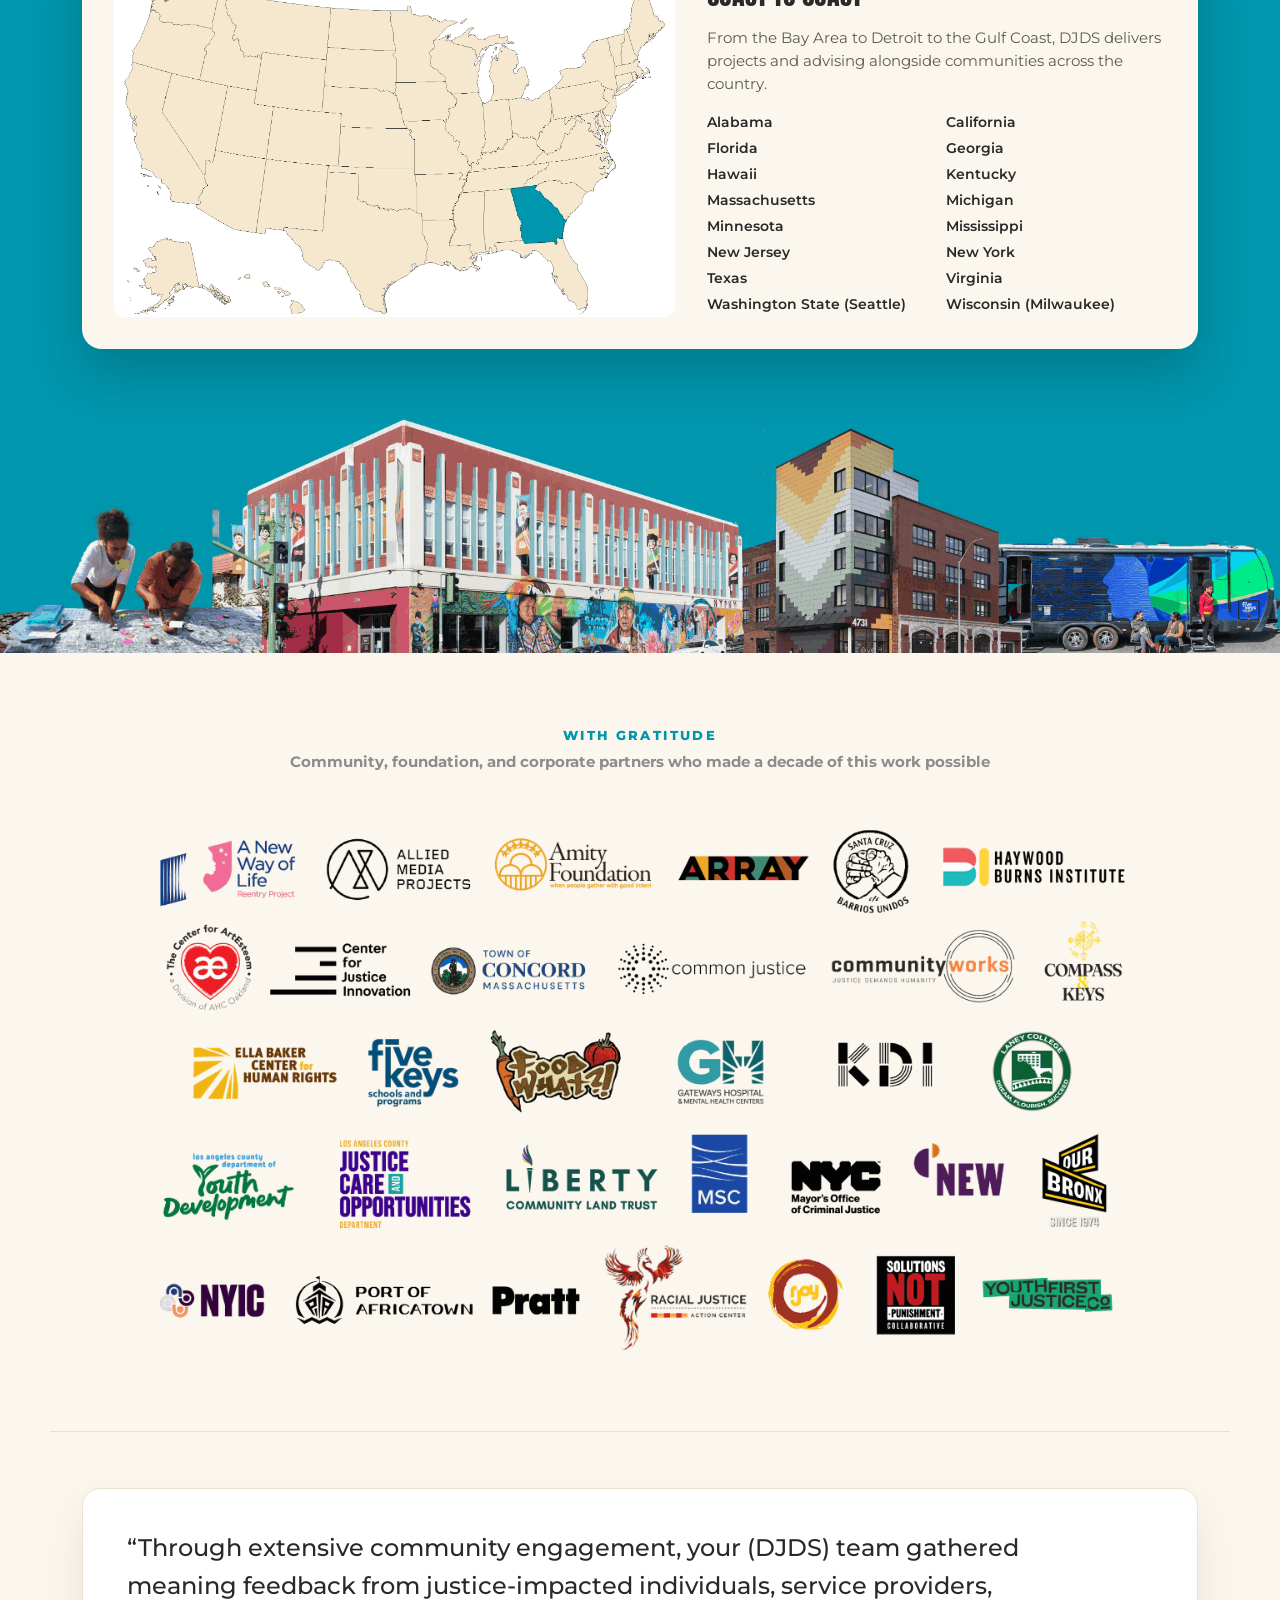
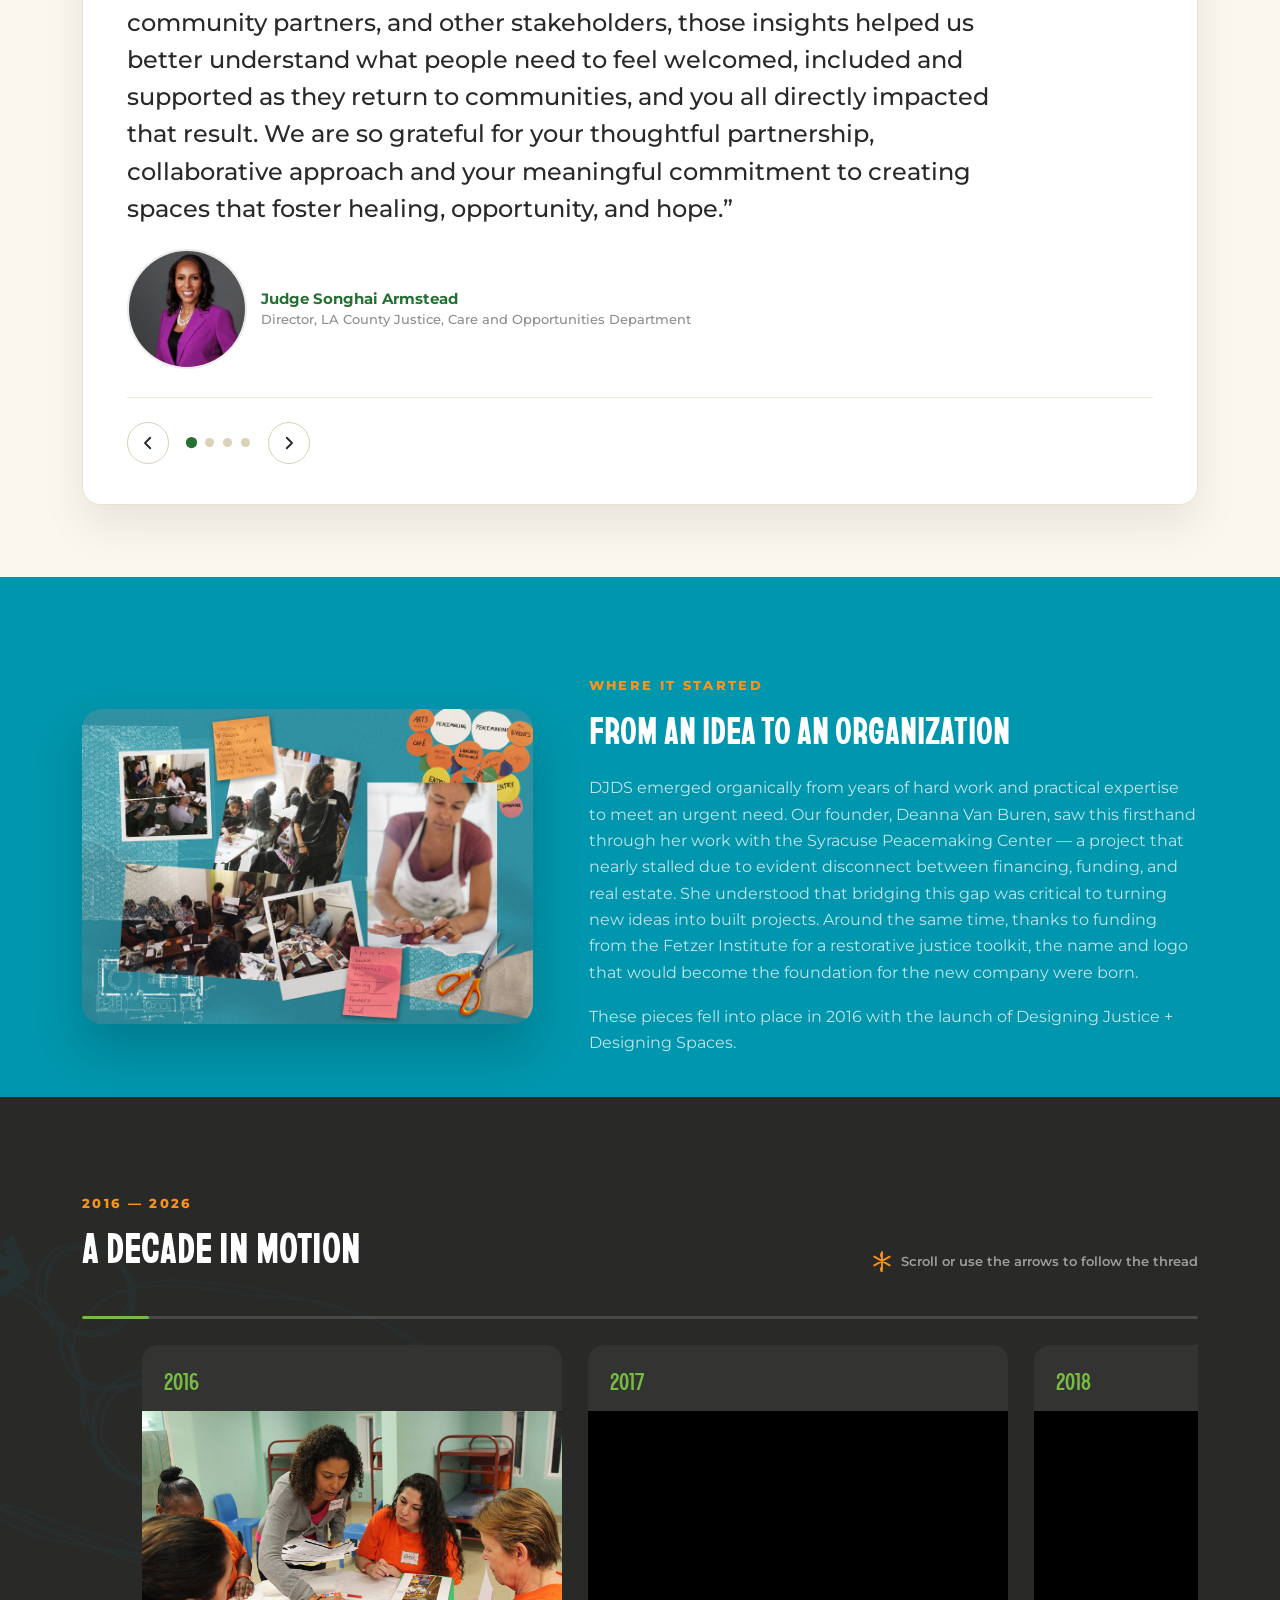
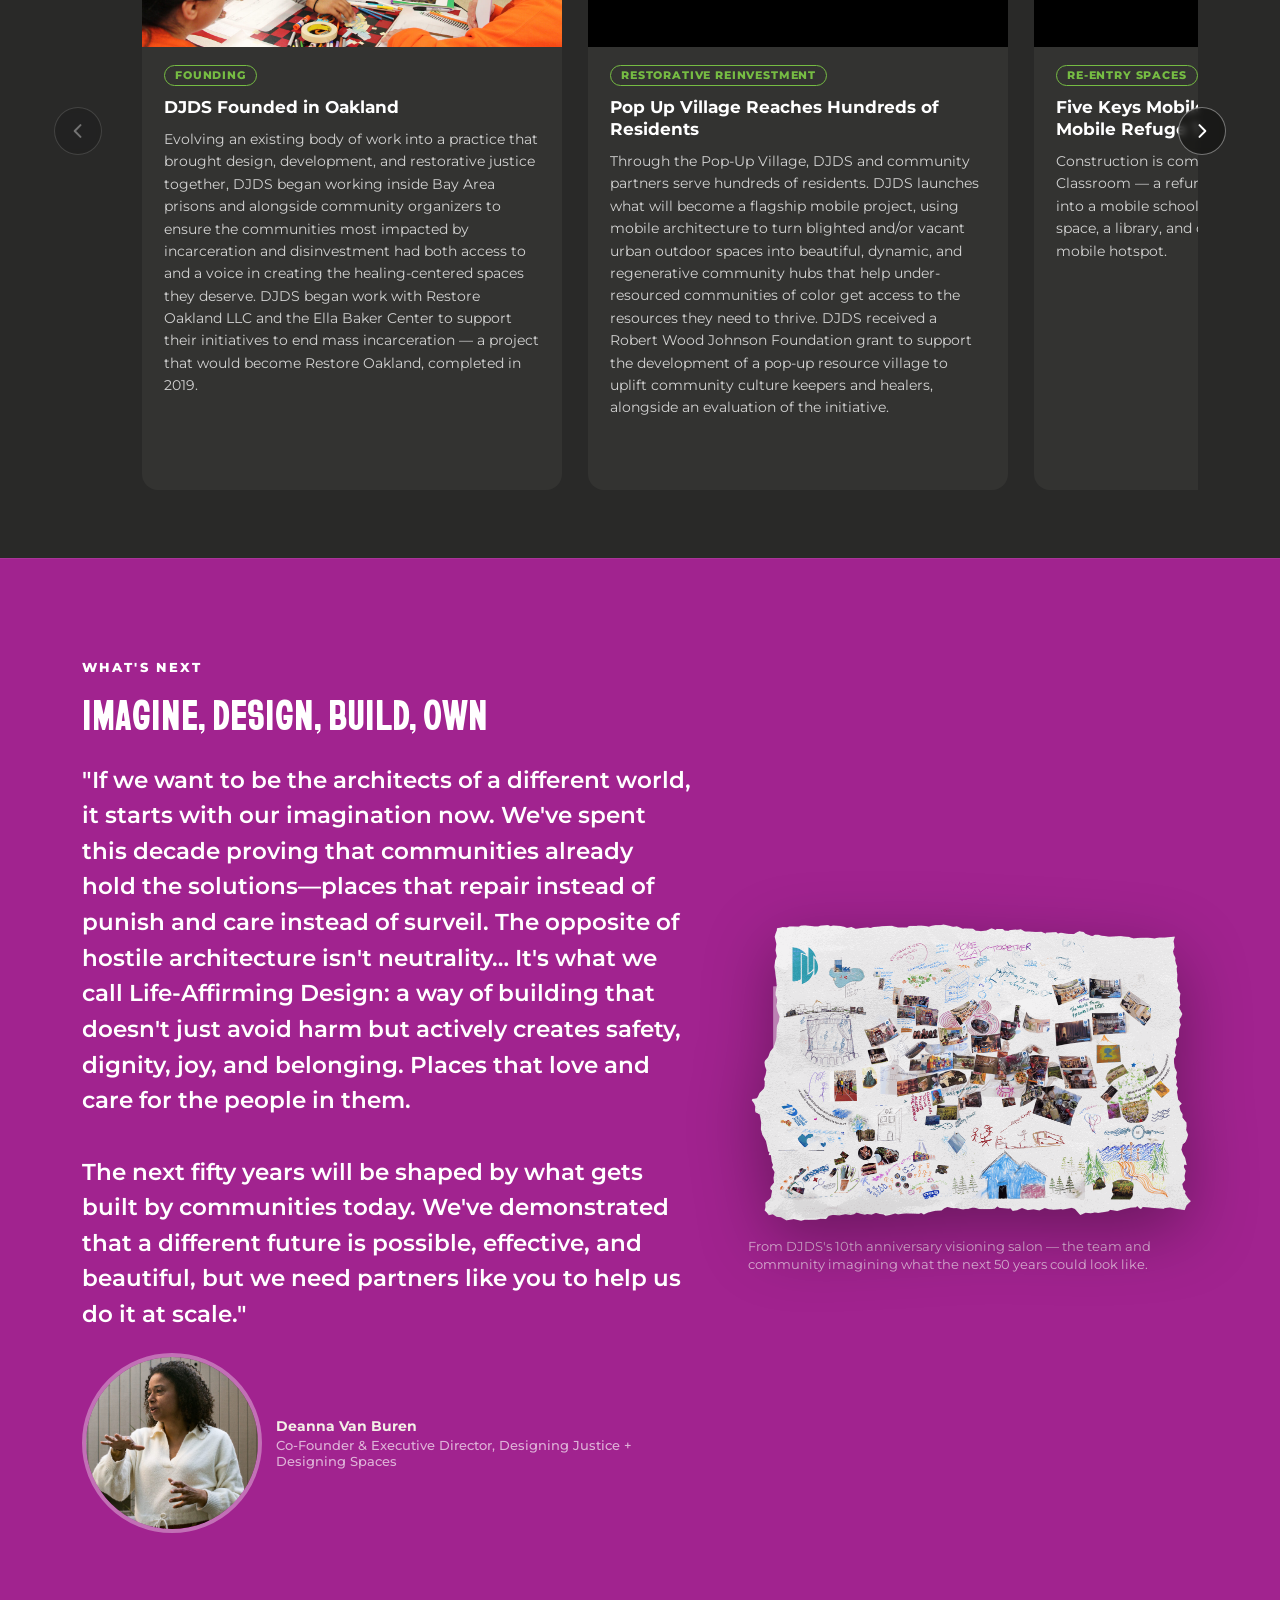
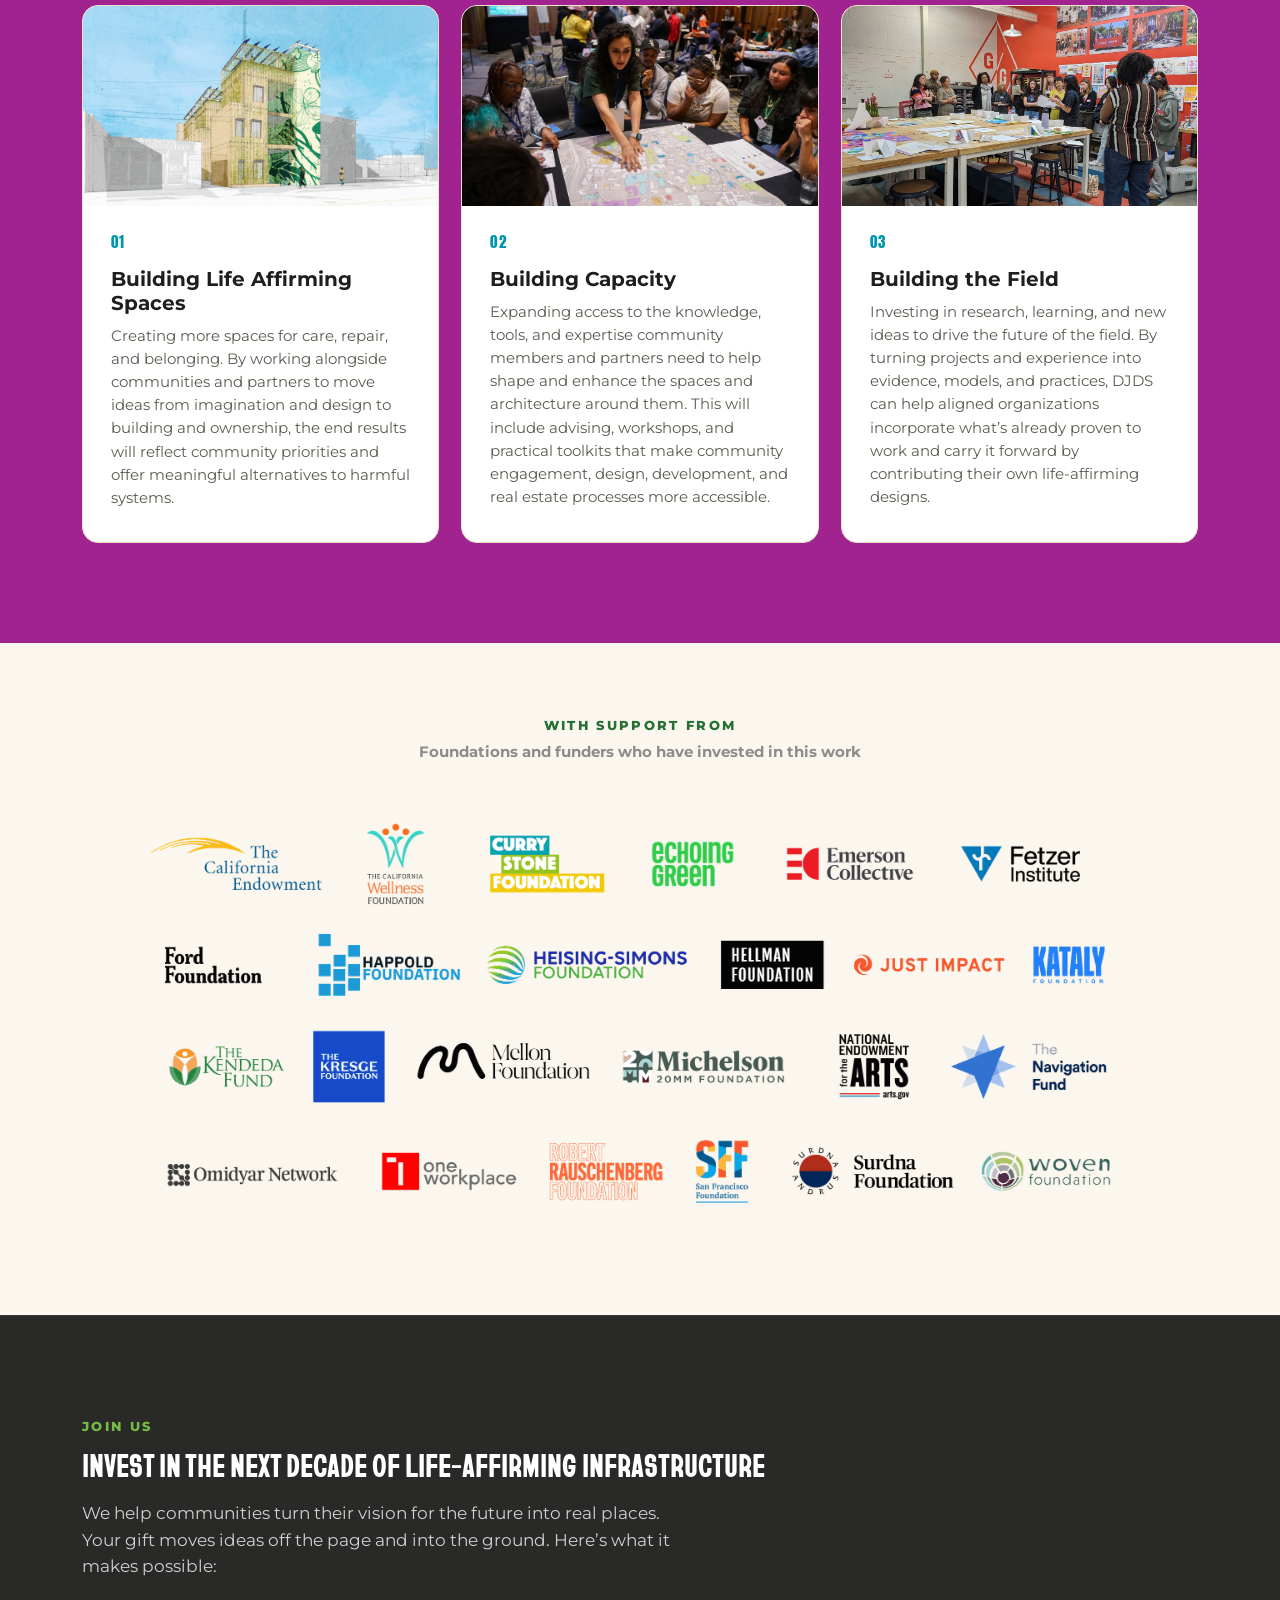
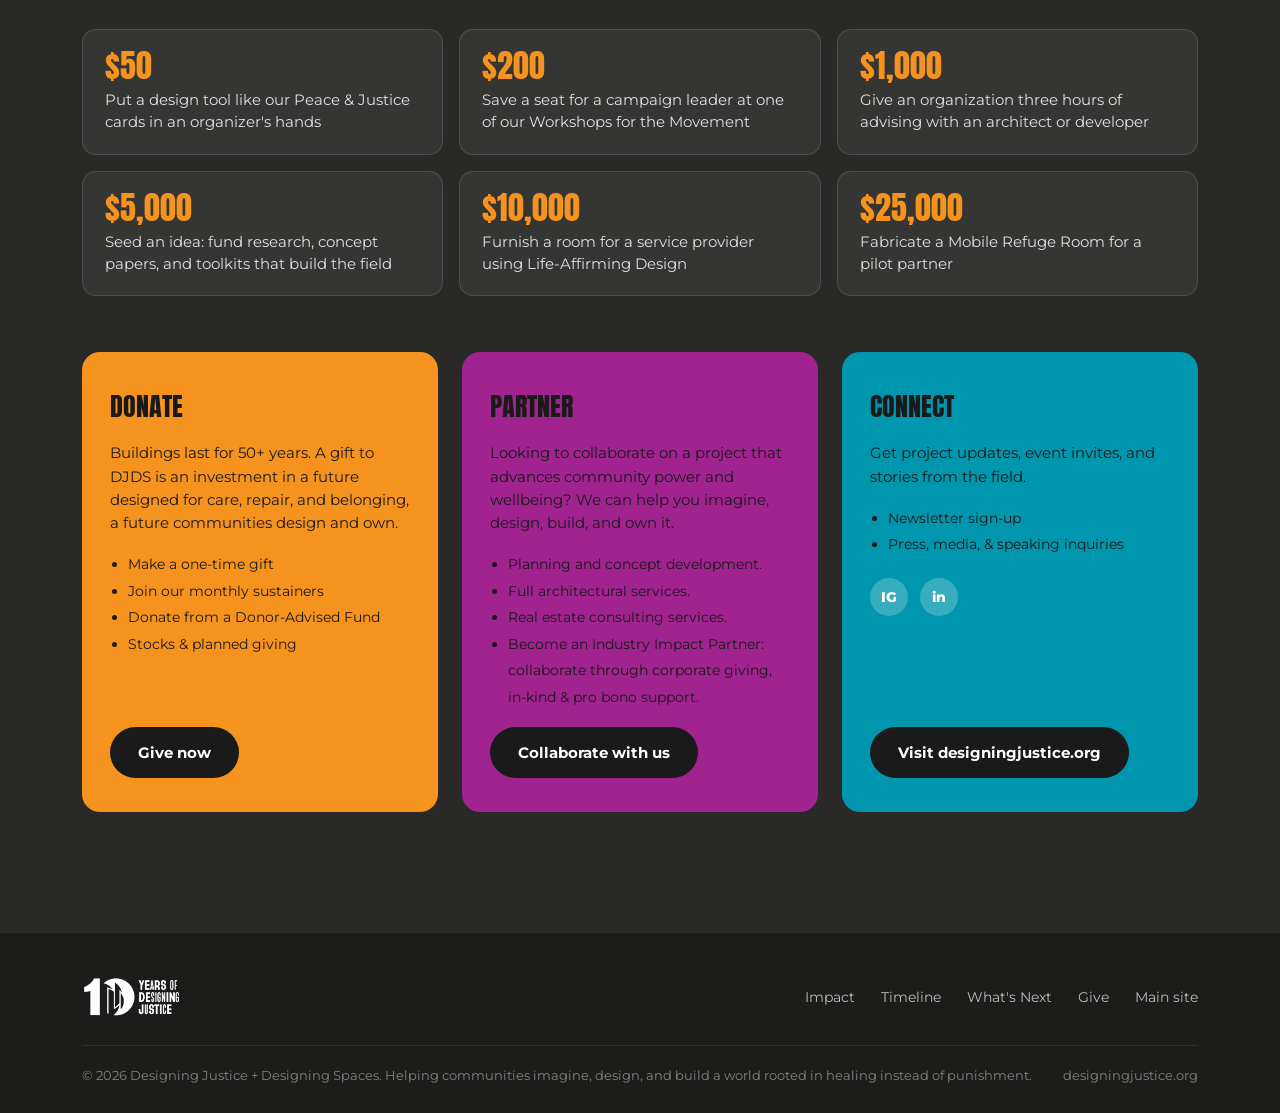
==== commit 32b3a380: "v11.5" ====
--- a/index.html
+++ b/index.html
@@ -646,7 +646,7 @@
             <li>Real estate consulting services.</li>
             <li>Become an Industry Impact Partner: collaborate through corporate giving, in-kind &amp; pro bono support.</li>
           </ul>
-          <a class="btn" href="#">Collaborate with us</a>
+          <a class="btn" href="https://designingjustice.org/new-project-opportunities/" target="_blank" rel="noopener">Collaborate with us</a>
         </div>
 
         <div class="cta-card connect" data-reveal>
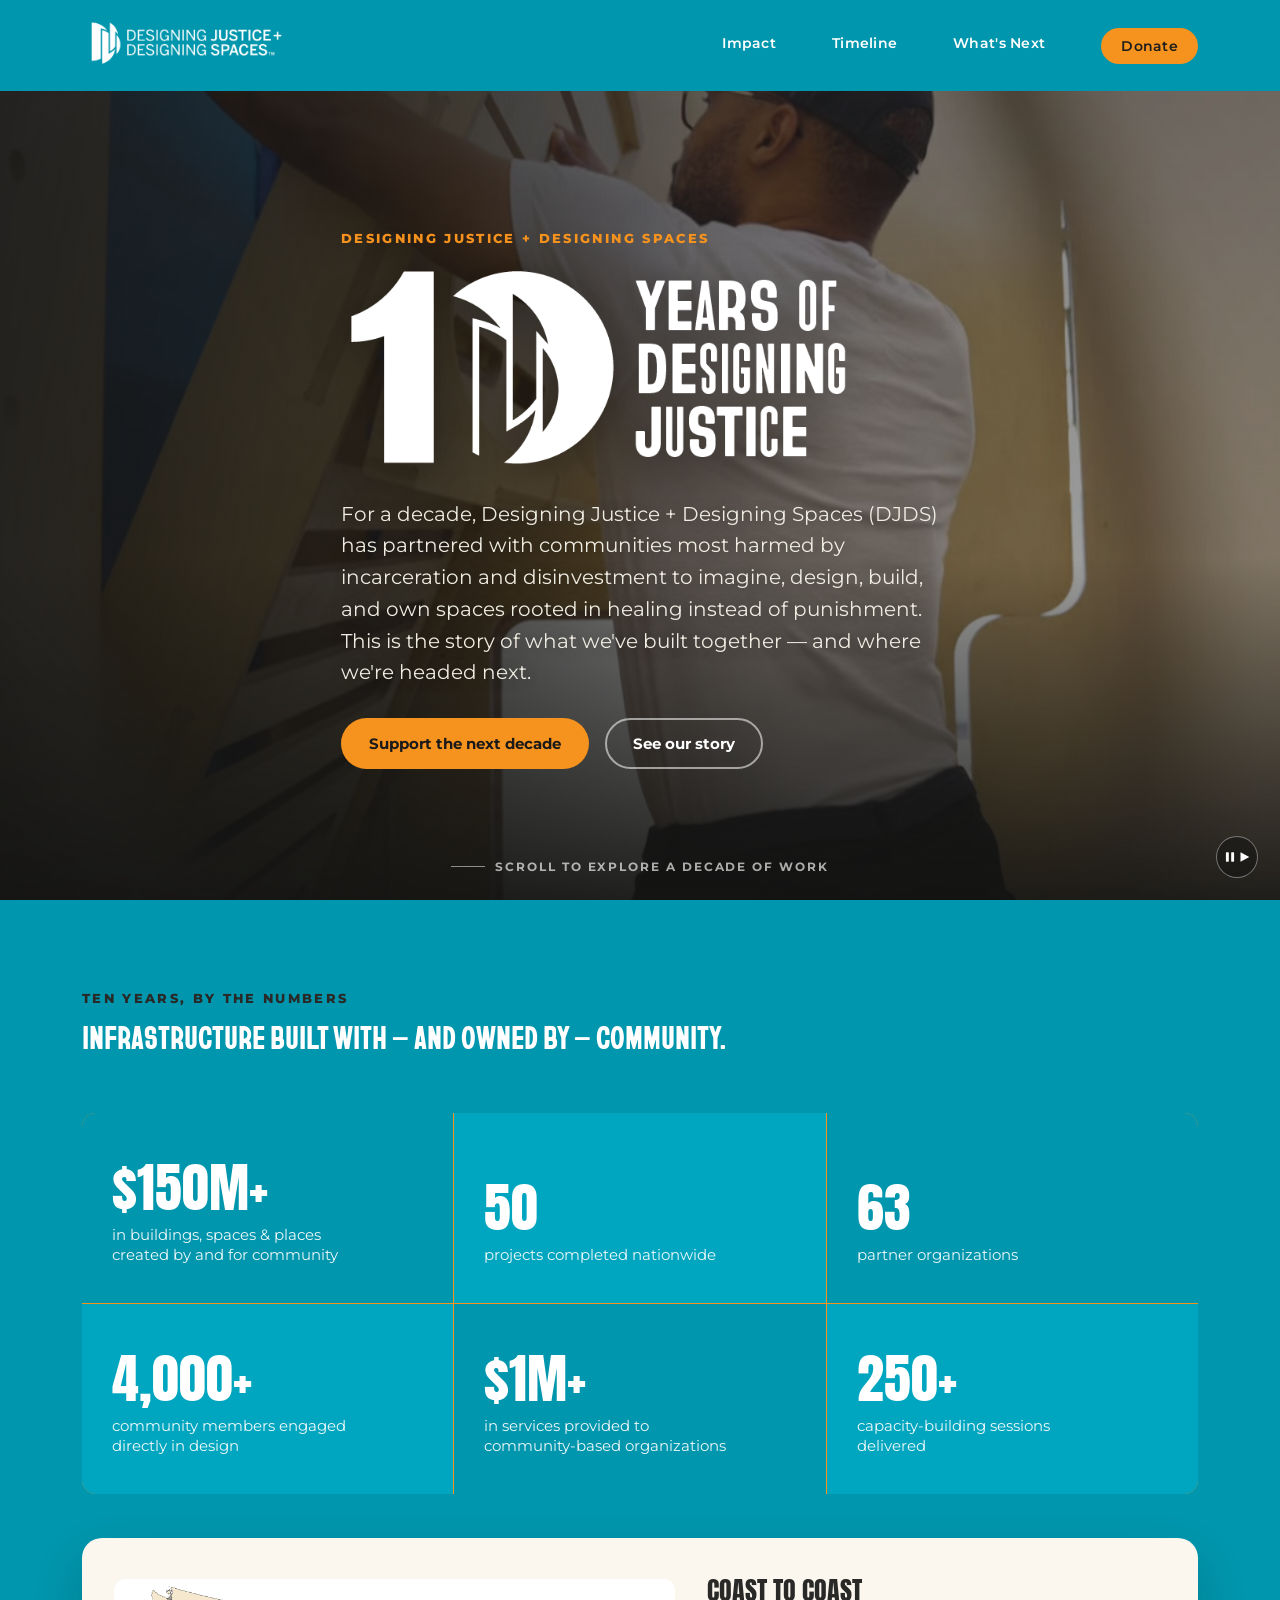
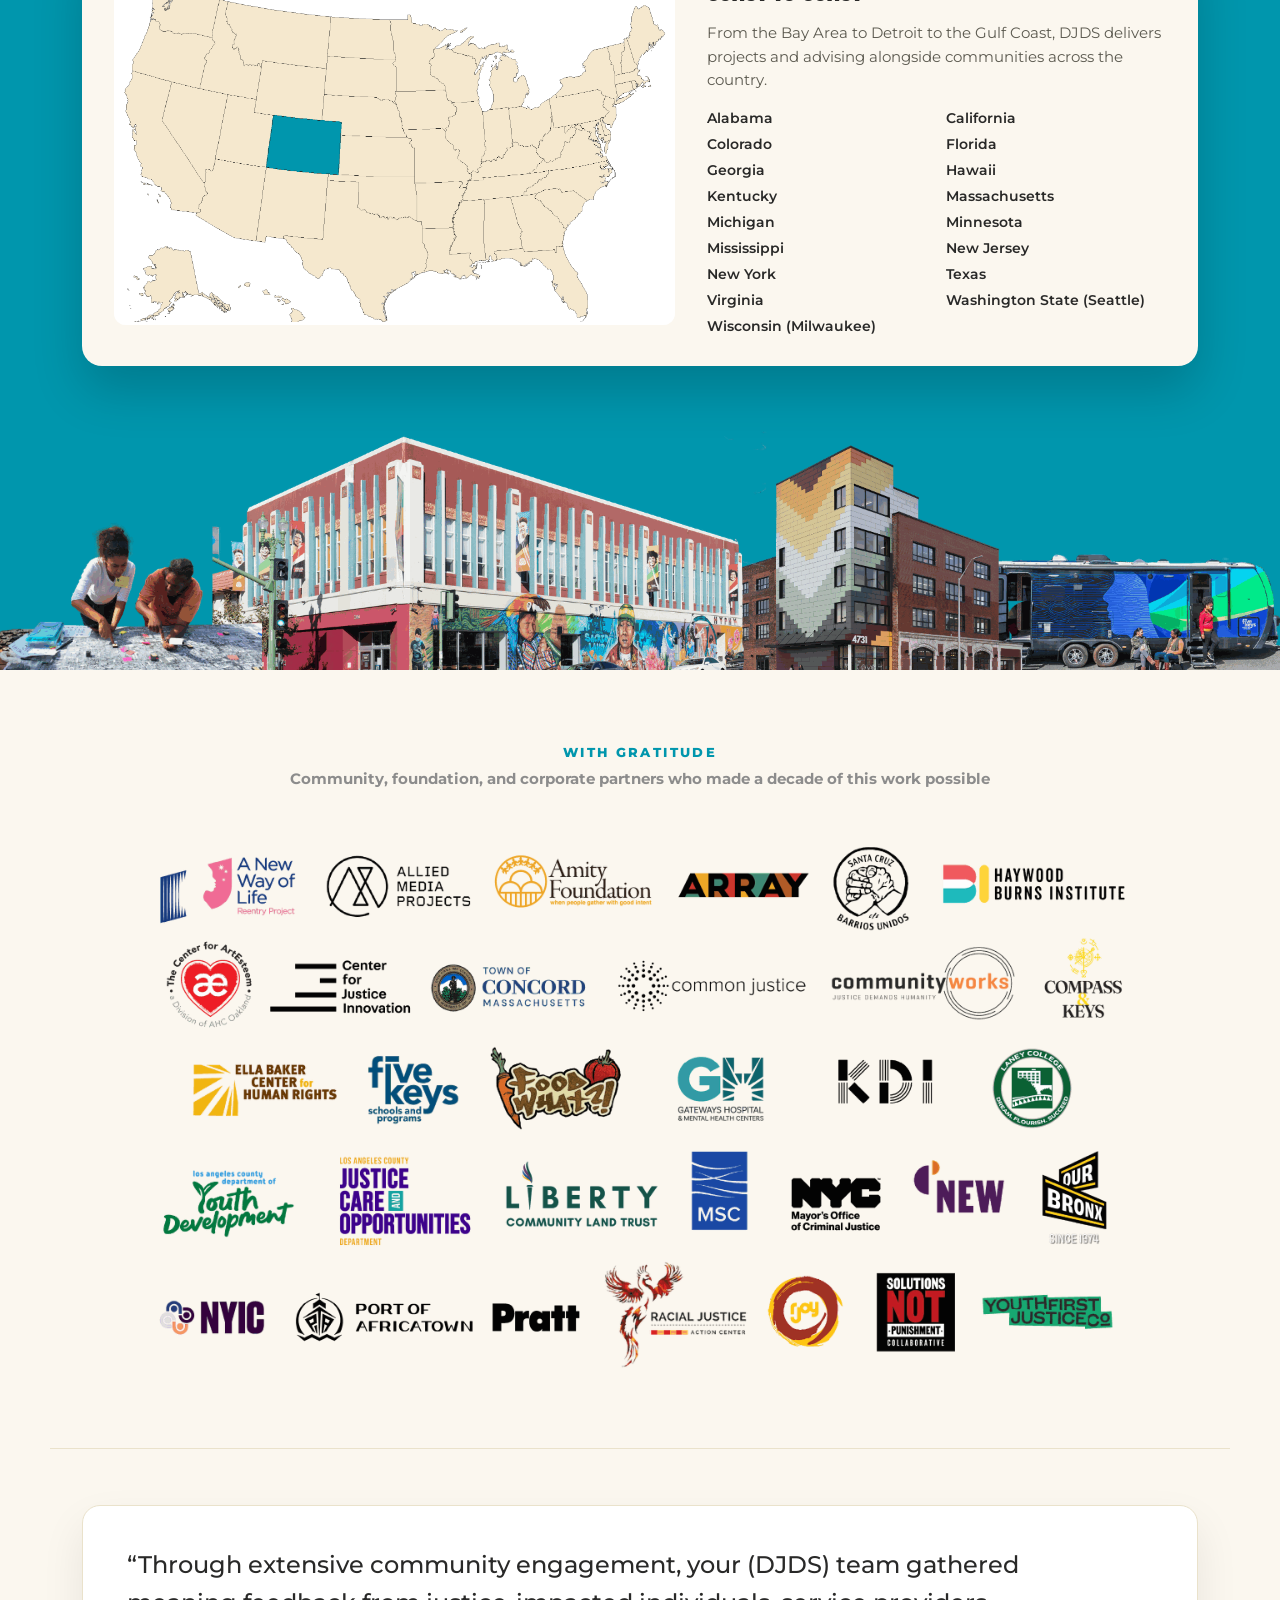
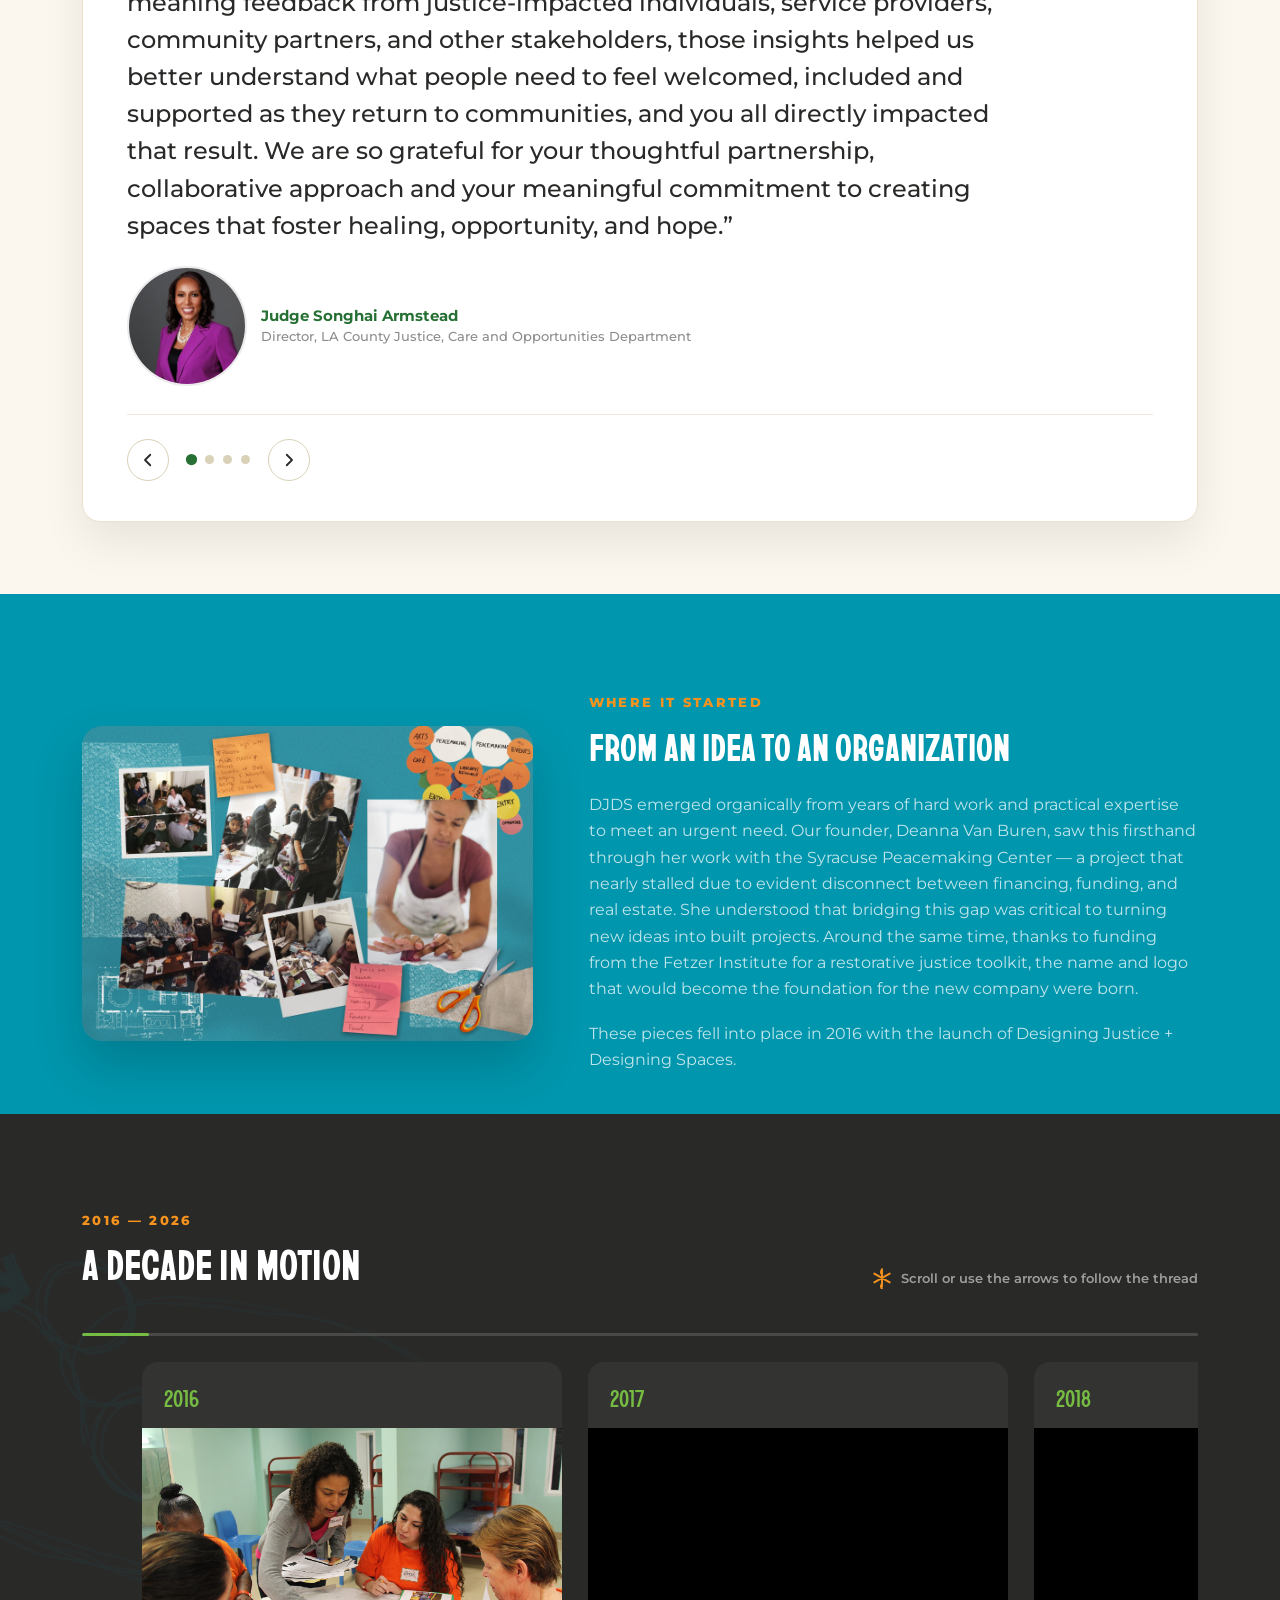
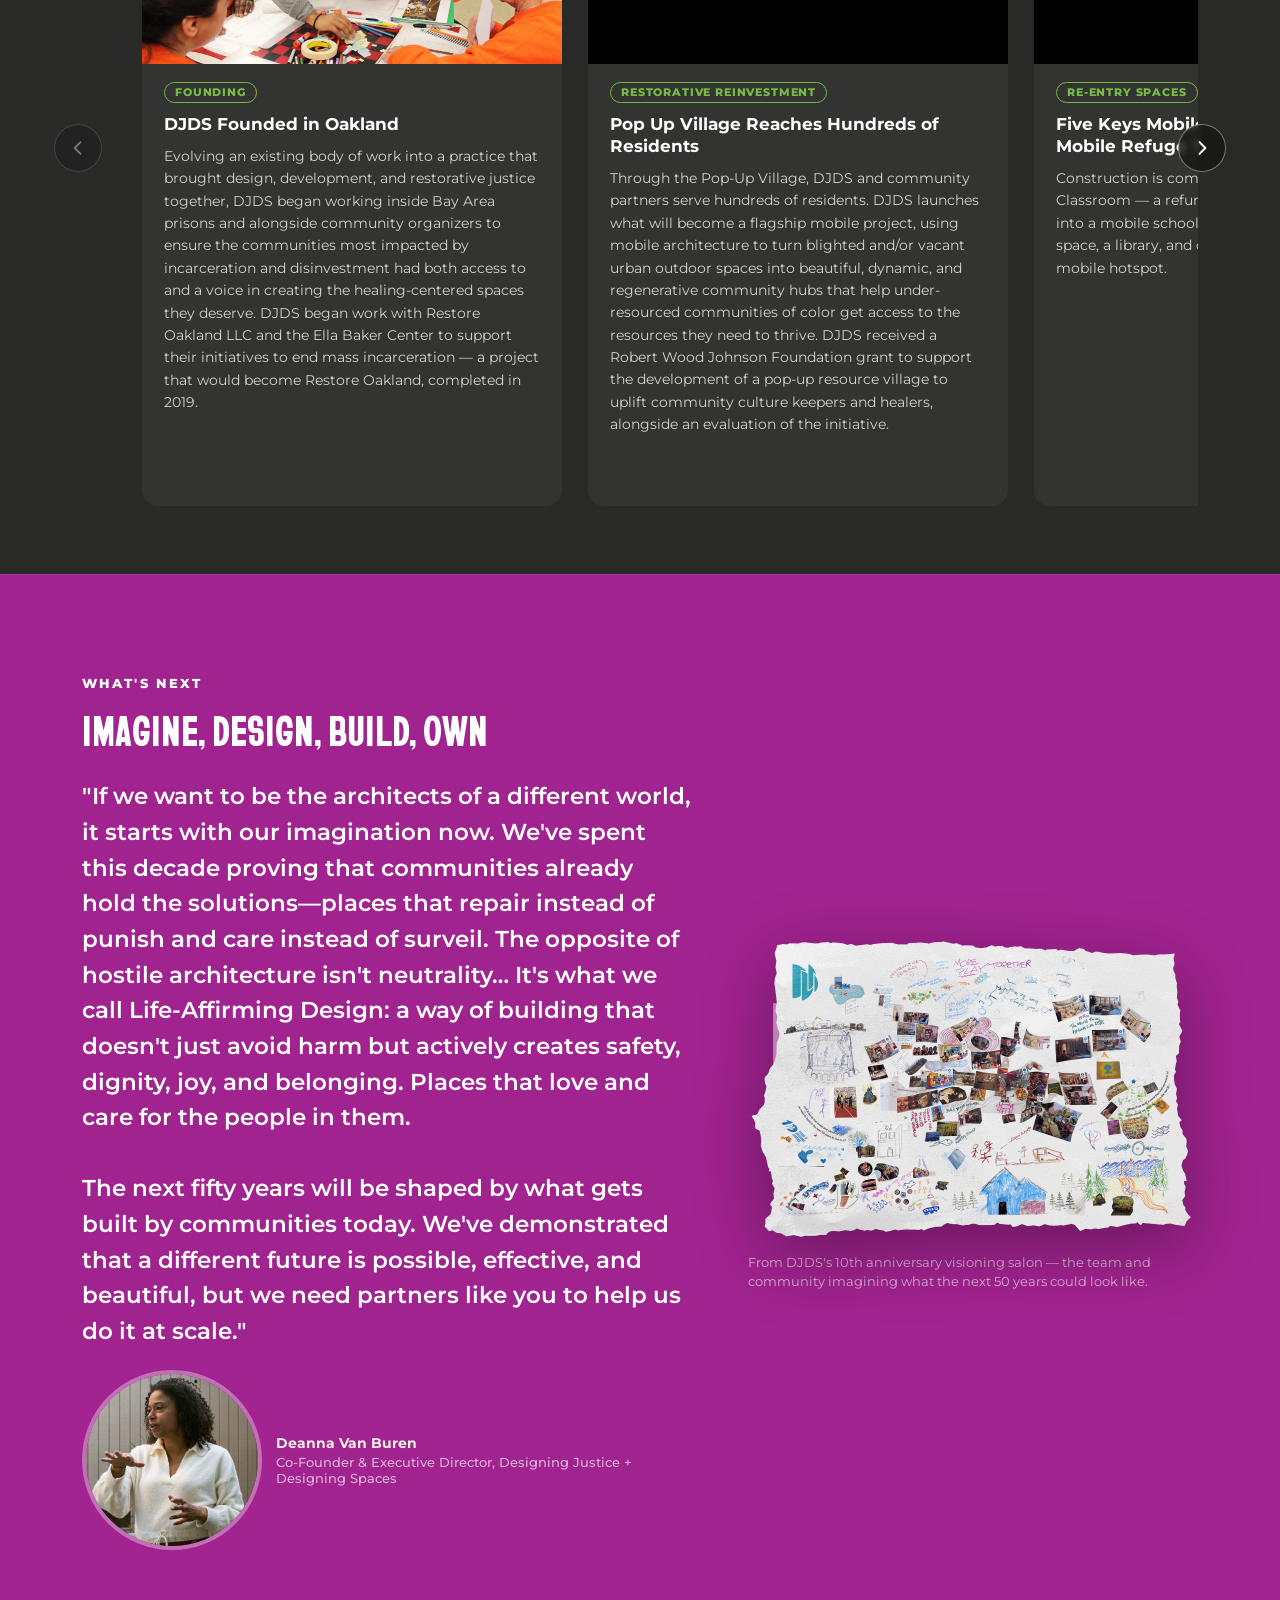
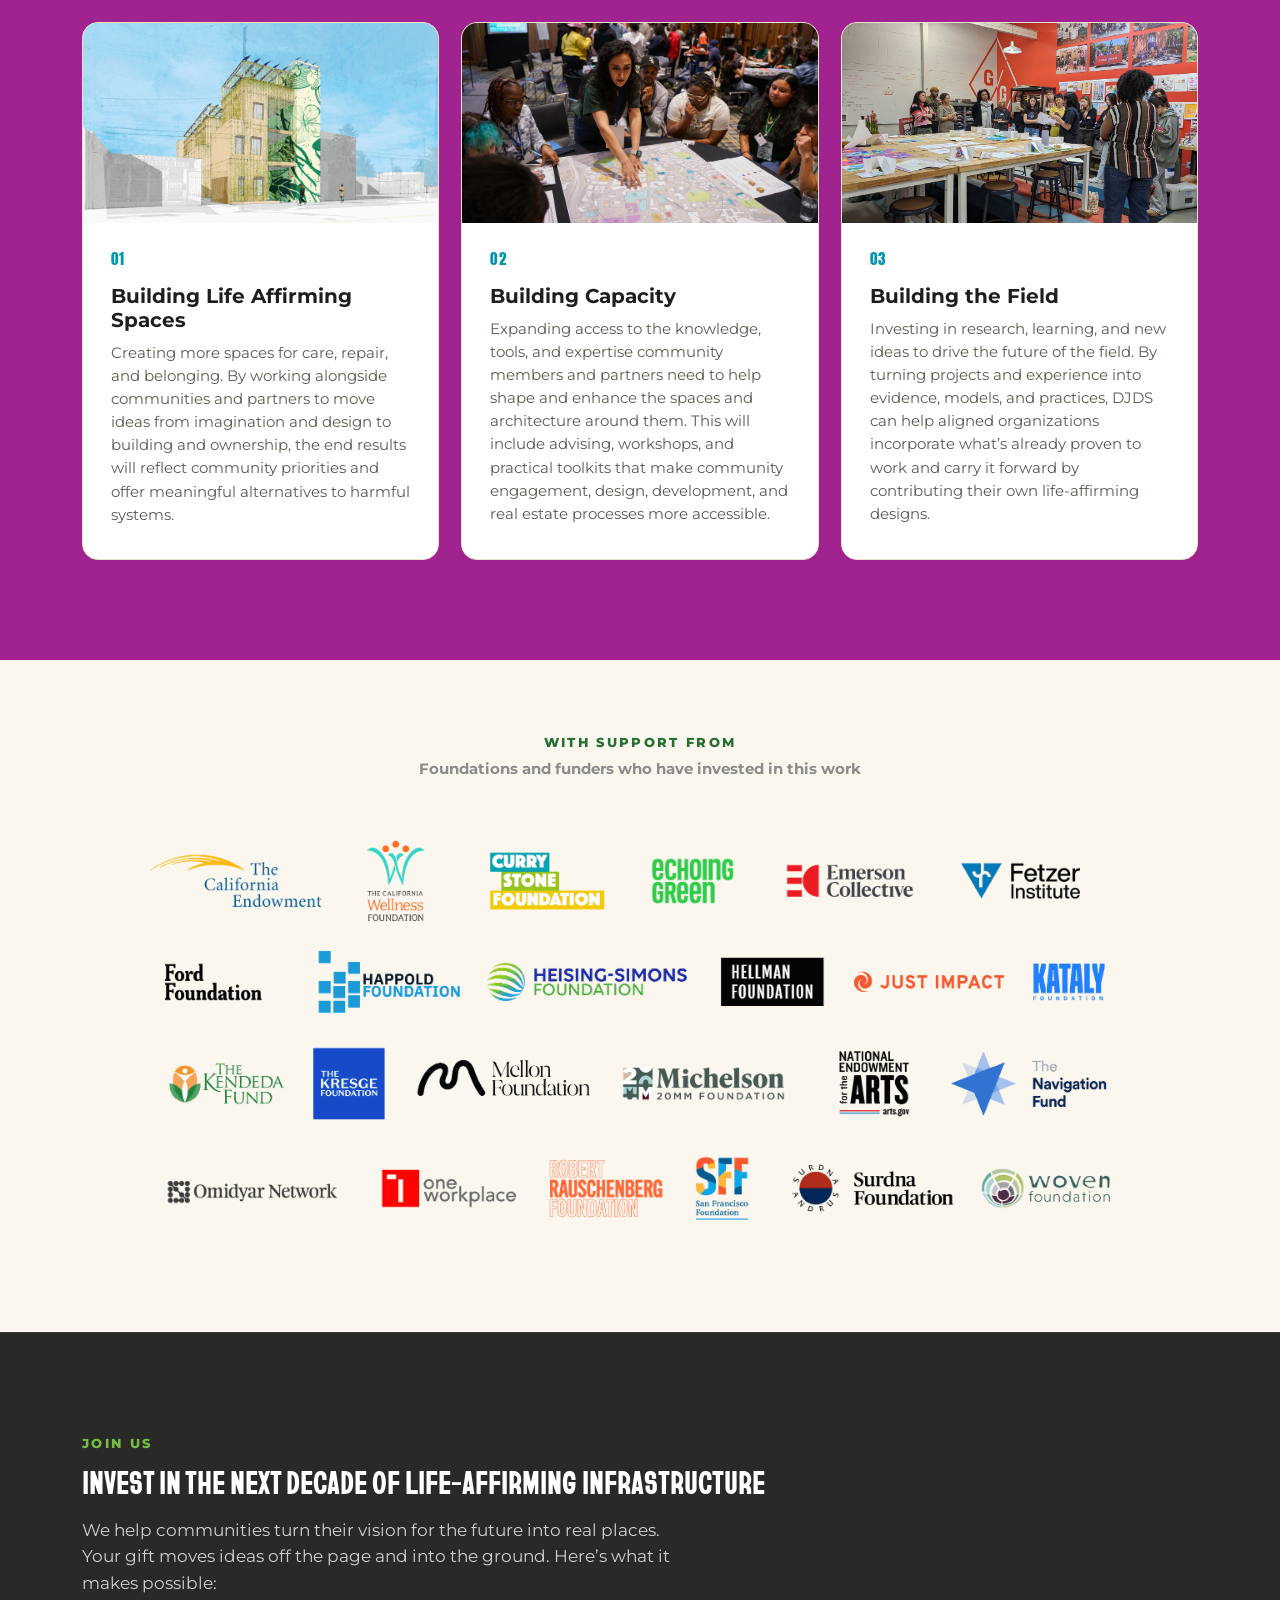
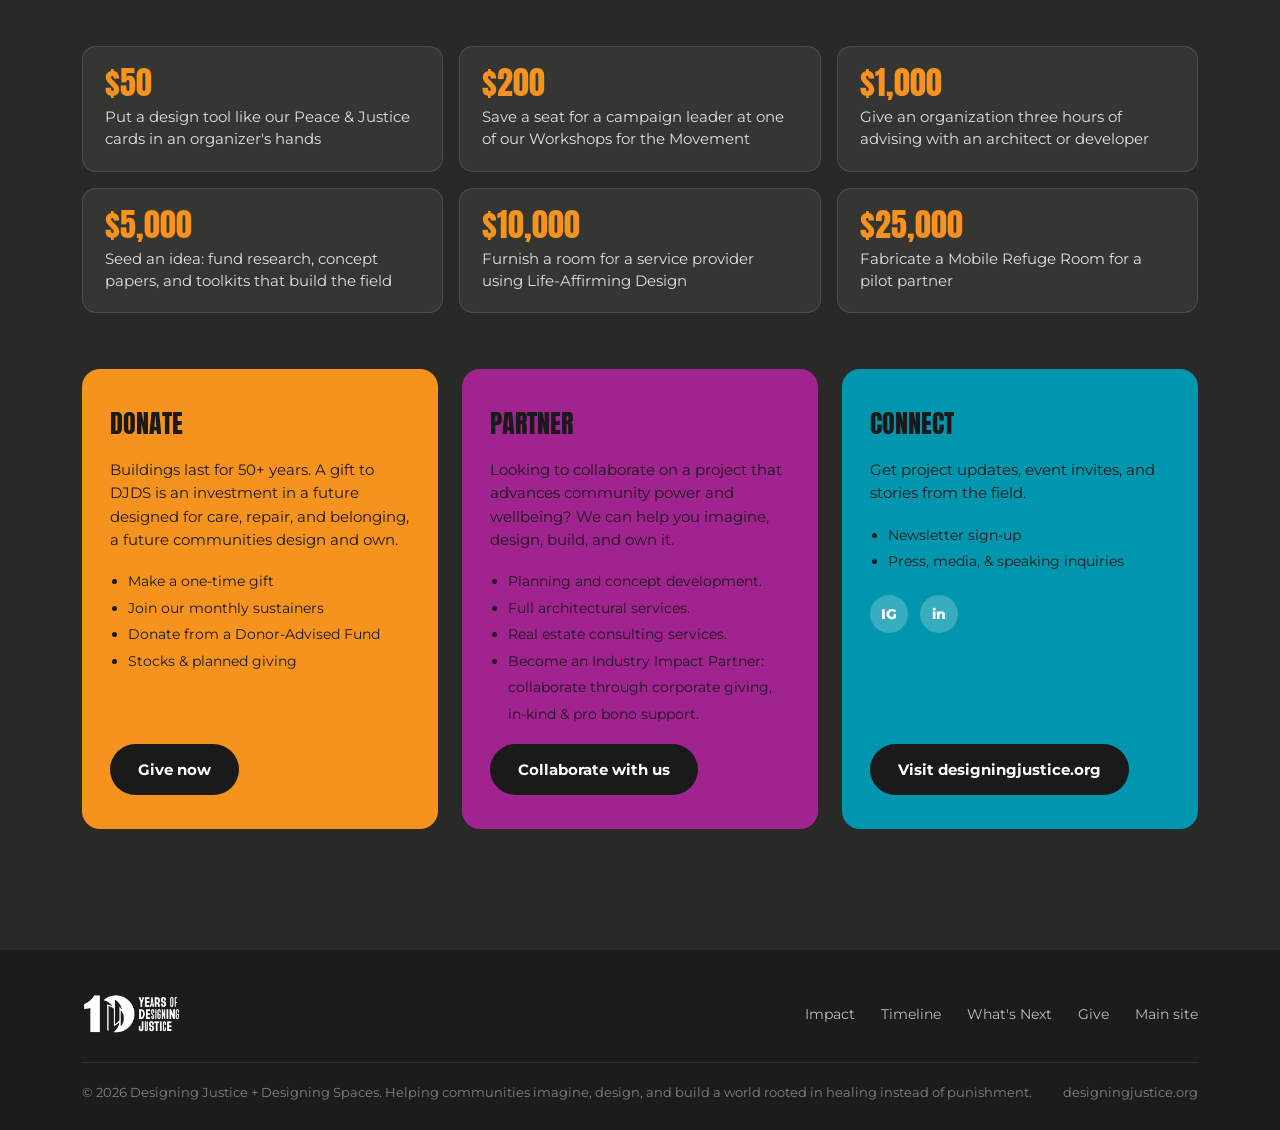
==== commit e561cb1a: "v11.7" ====
--- a/index.html
+++ b/index.html
@@ -139,7 +139,7 @@
 
       <div class="stats-map" data-reveal>
         <div class="stats-map-media">
-          <img src="assets/djds_project_map_v3.gif" alt="Animated map of the United States highlighting each state where DJDS works, one at a time in alphabetical order: Alabama, California, Florida, Georgia, Hawaii, Kentucky, Massachusetts, Michigan, Minnesota, Mississippi, New Jersey, New York, Texas, Virginia, Washington State (Seattle), and Wisconsin (Milwaukee). A final frame shows all of them together.">
+          <img src="assets/djds_project_map_v4.gif" alt="Animated map of the United States highlighting each state where DJDS works, one at a time in alphabetical order: Alabama, California, Colorado, Florida, Georgia, Hawaii, Kentucky, Massachusetts, Michigan, Minnesota, Mississippi, New Jersey, New York, Texas, Virginia, Washington State (Seattle), and Wisconsin (Milwaukee). A final frame shows all of them together.">
         </div>
         <div class="stats-map-copy">
           <h3>Coast to coast</h3>
@@ -147,6 +147,7 @@
           <ul class="stats-map-legend">
             <li>Alabama</li>
             <li>California</li>
+            <li>Colorado</li>
             <li>Florida</li>
             <li>Georgia</li>
             <li>Hawaii</li>
